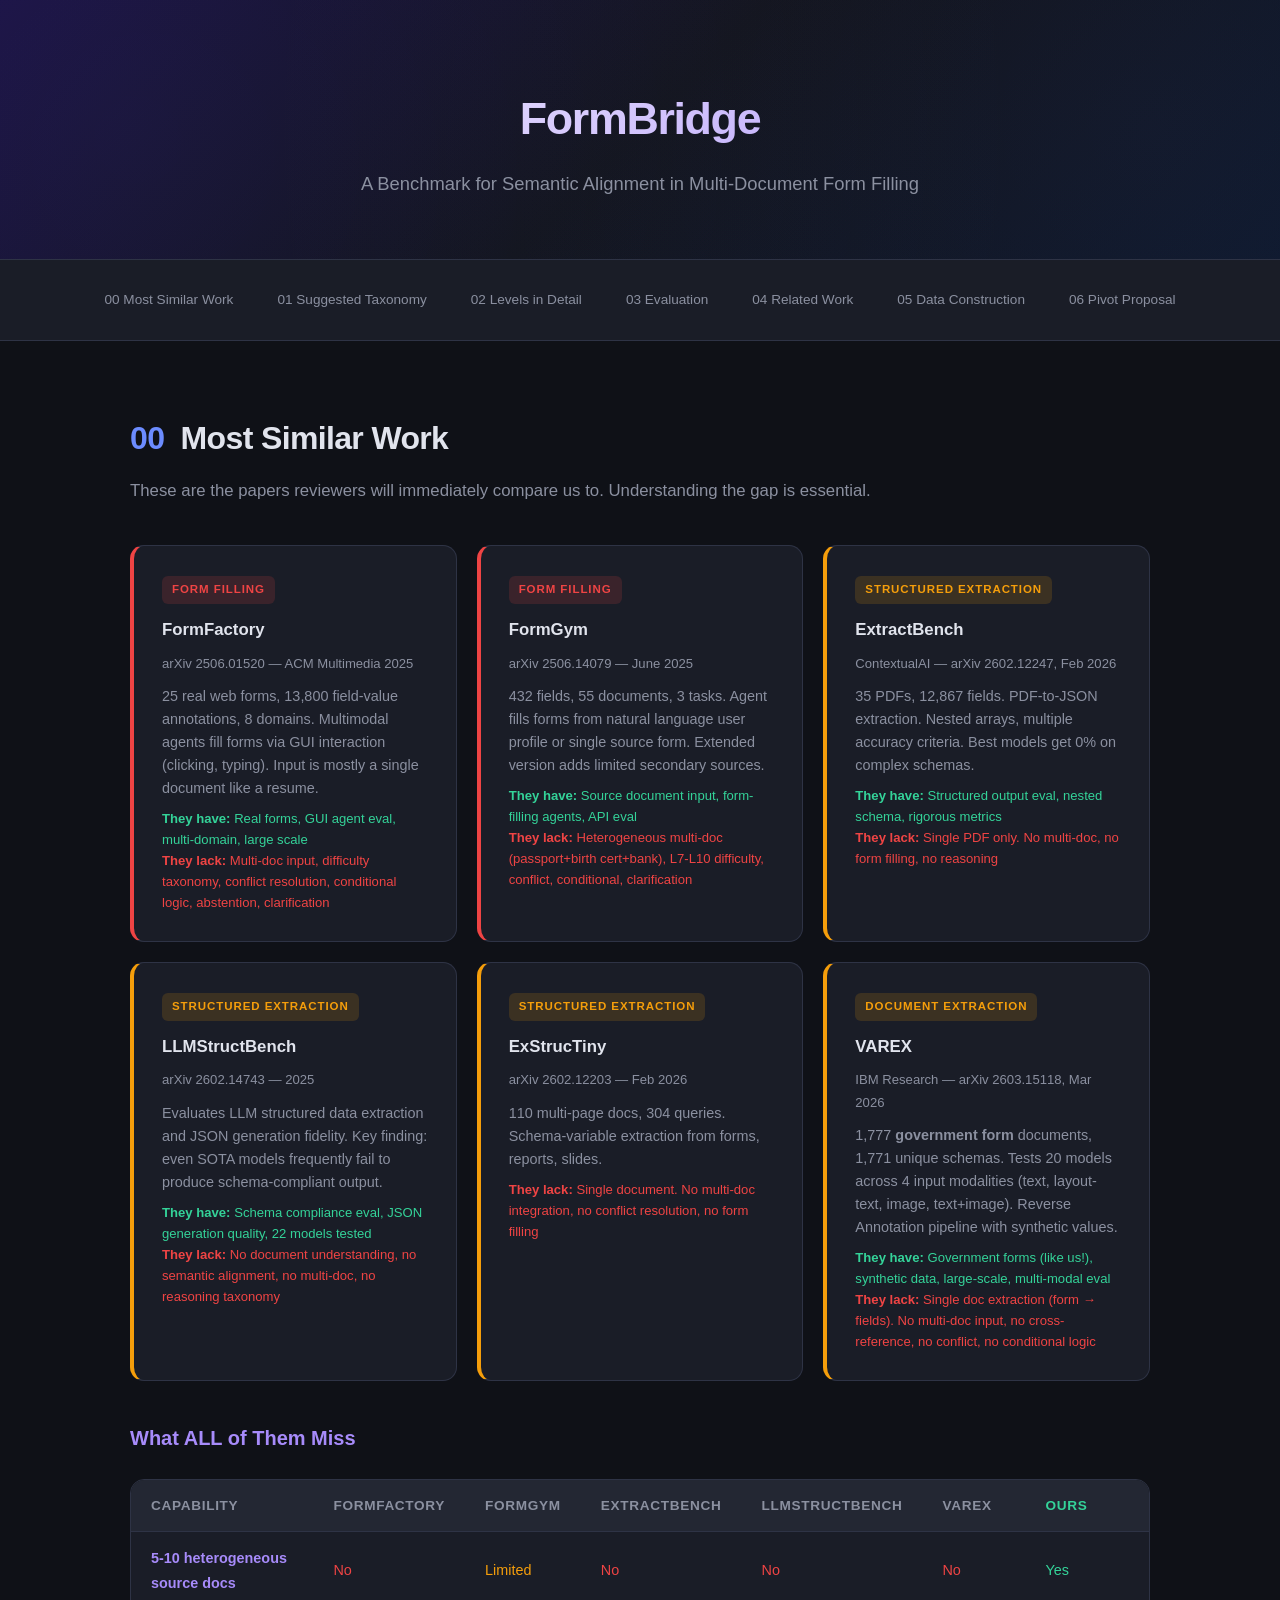
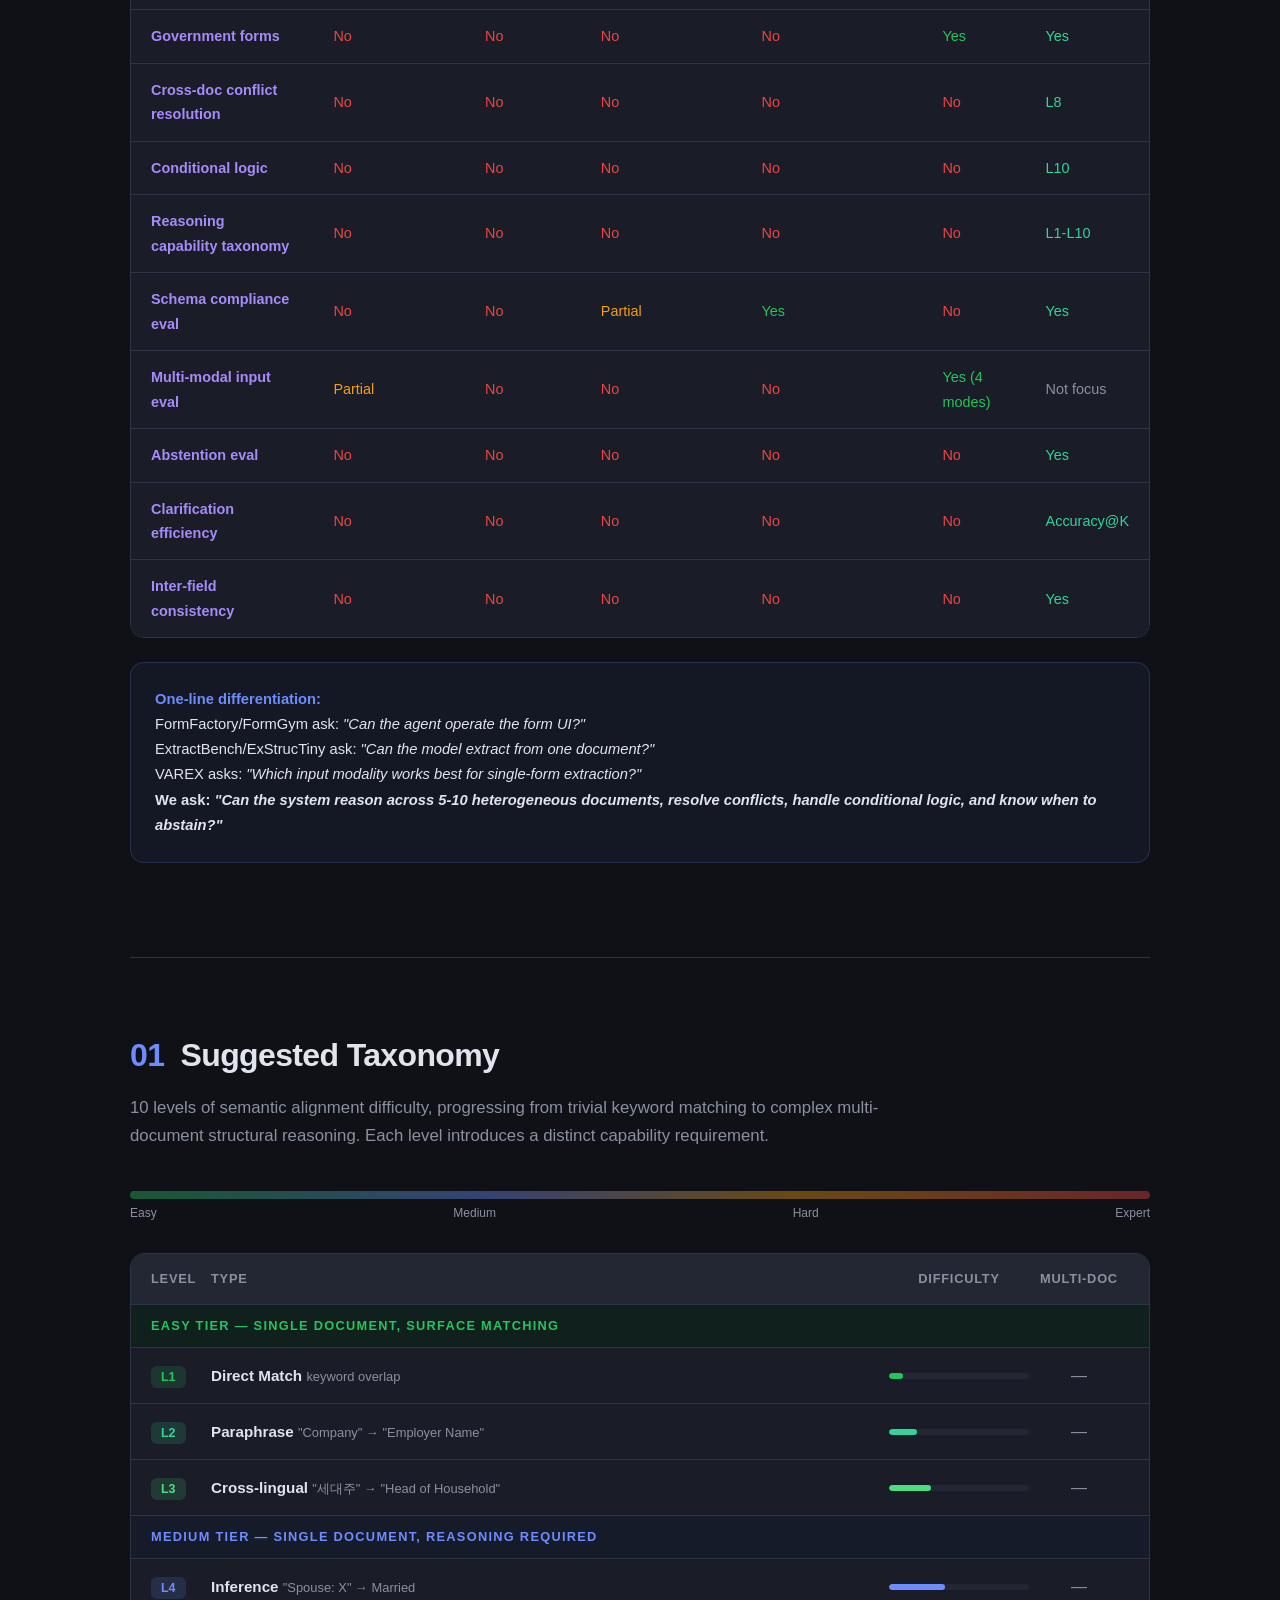
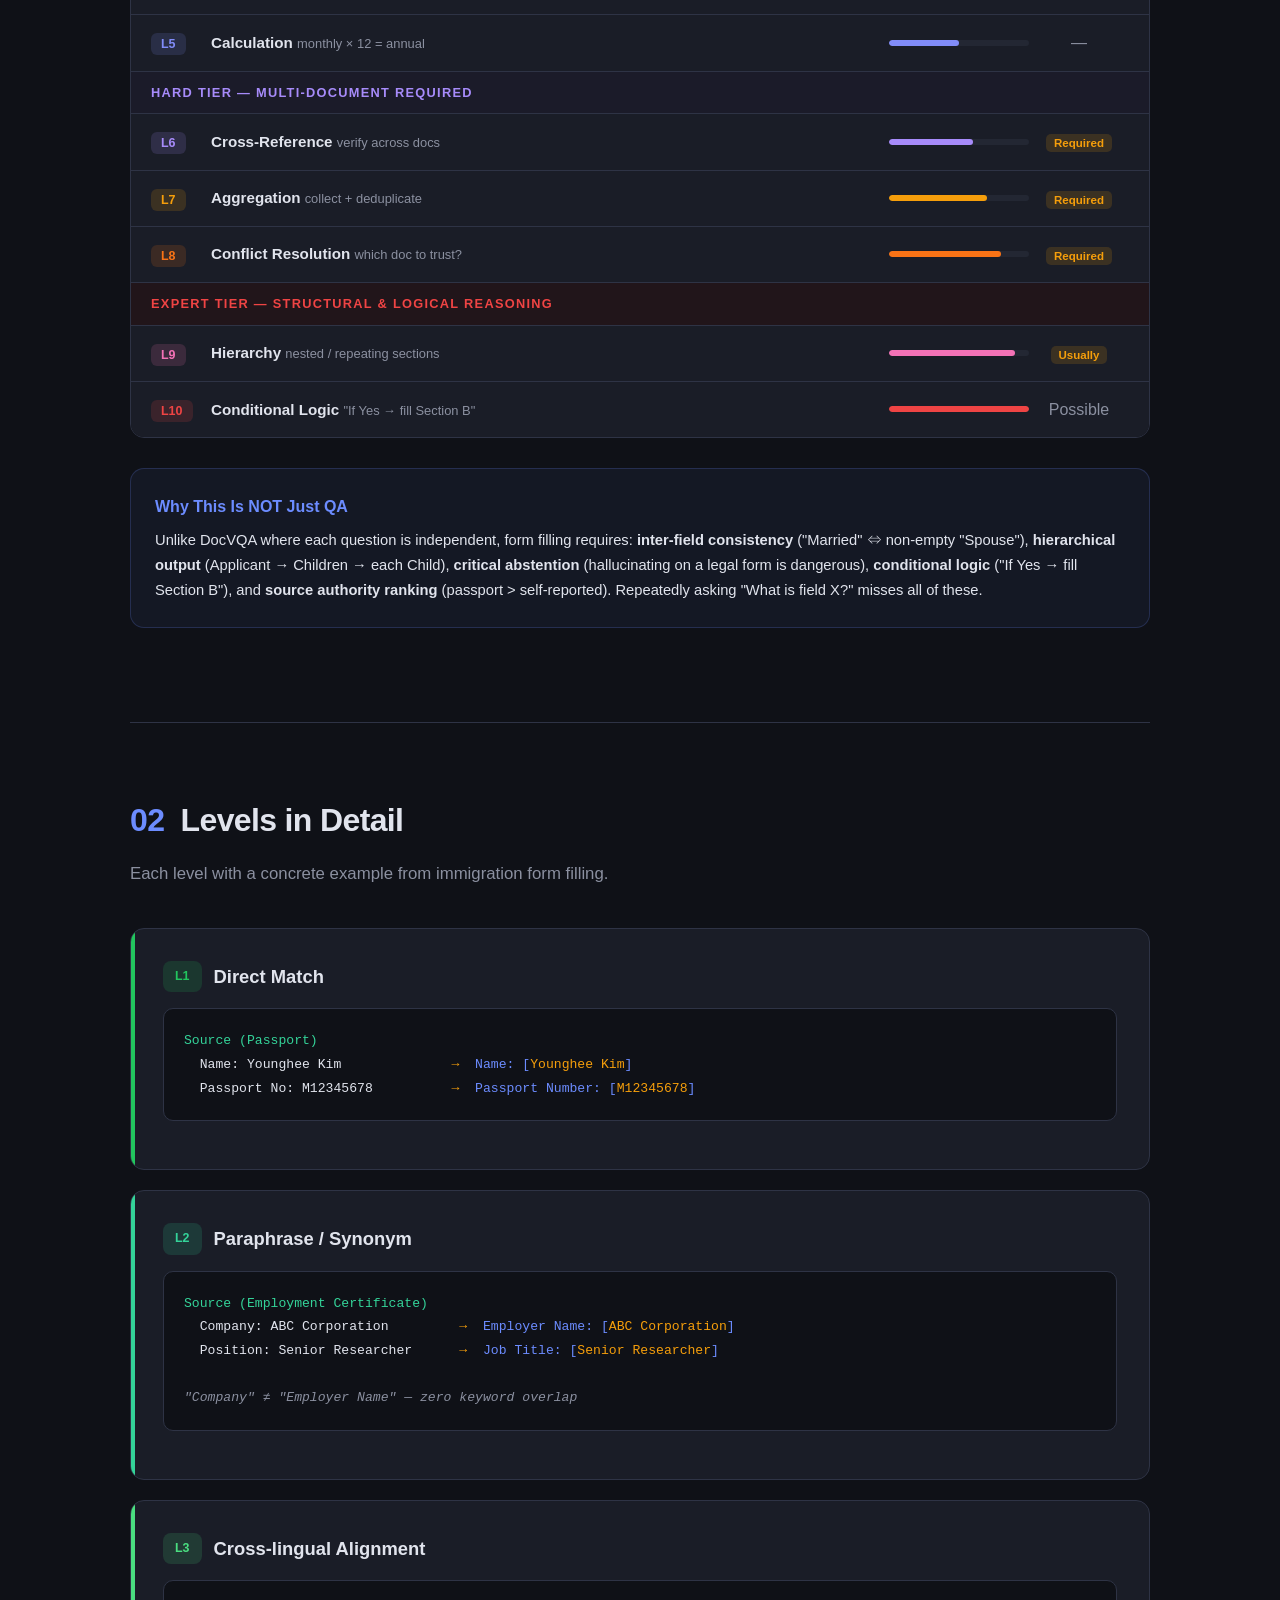
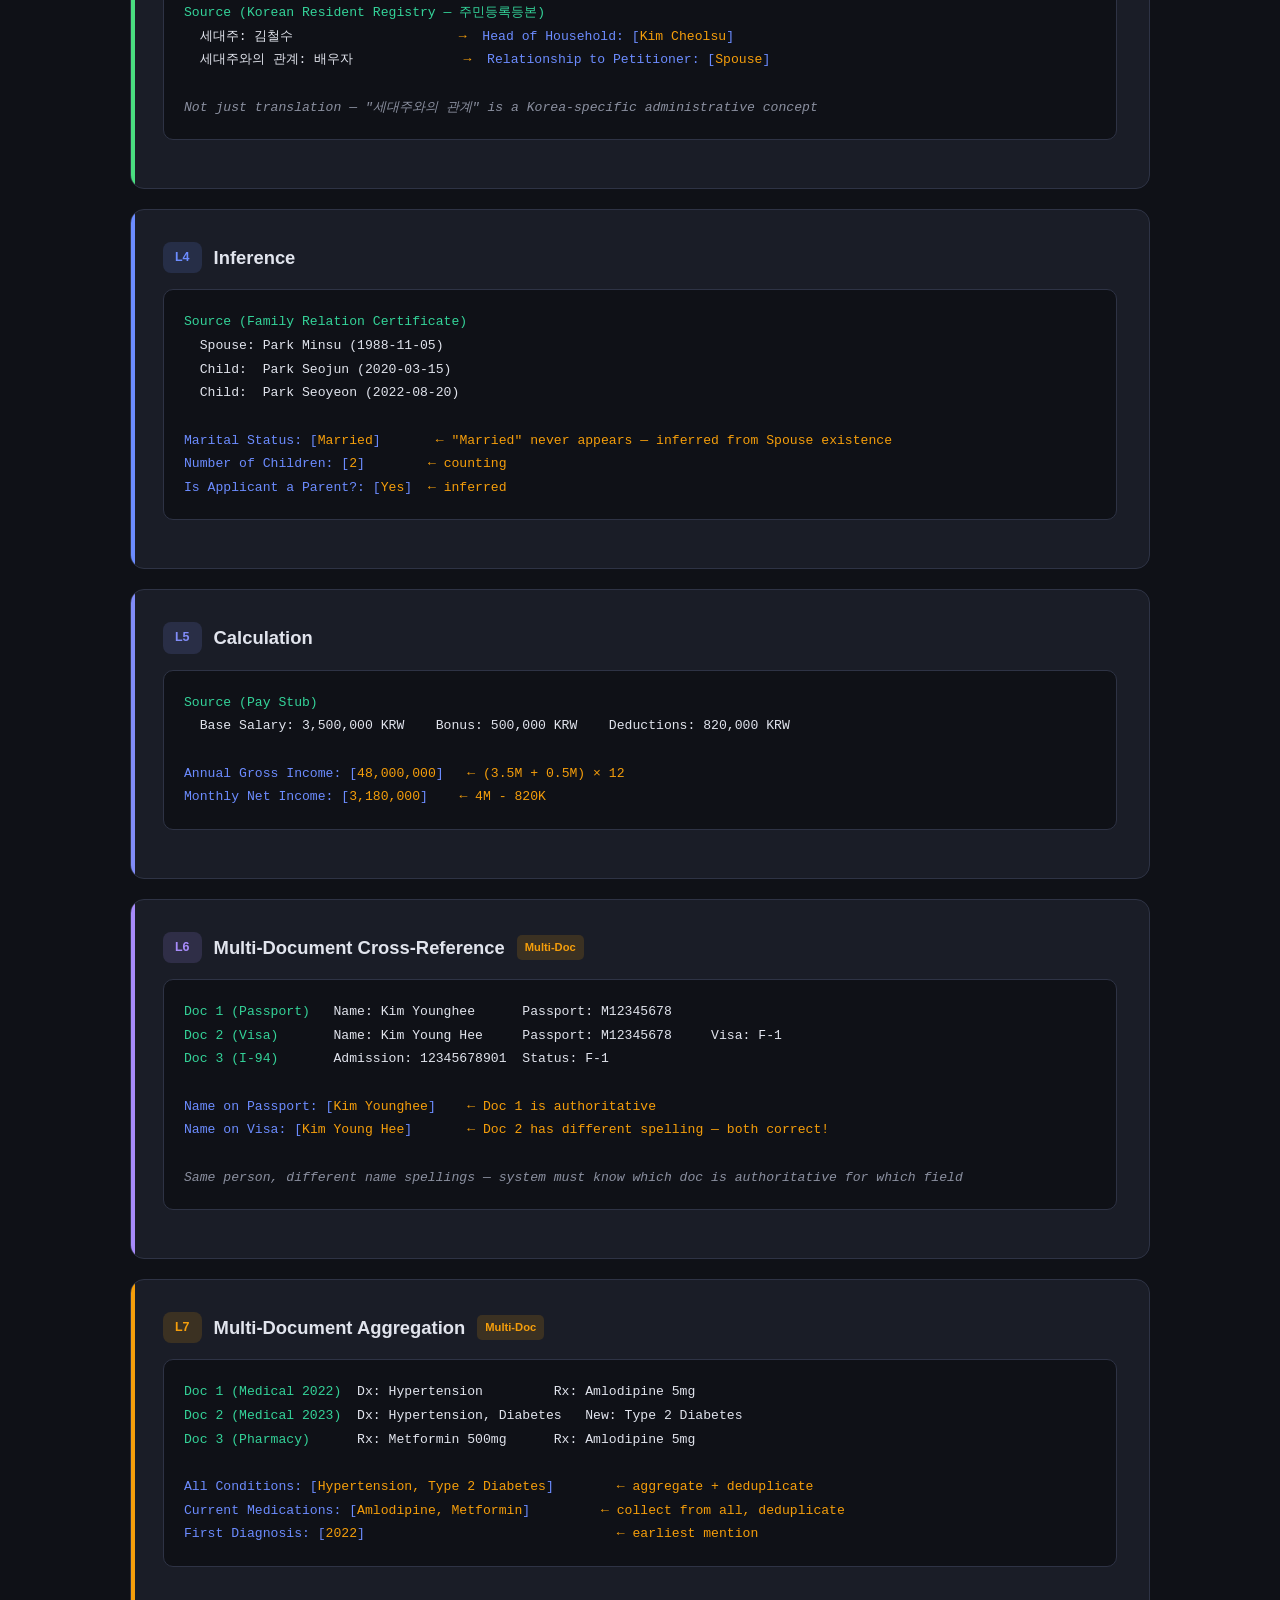
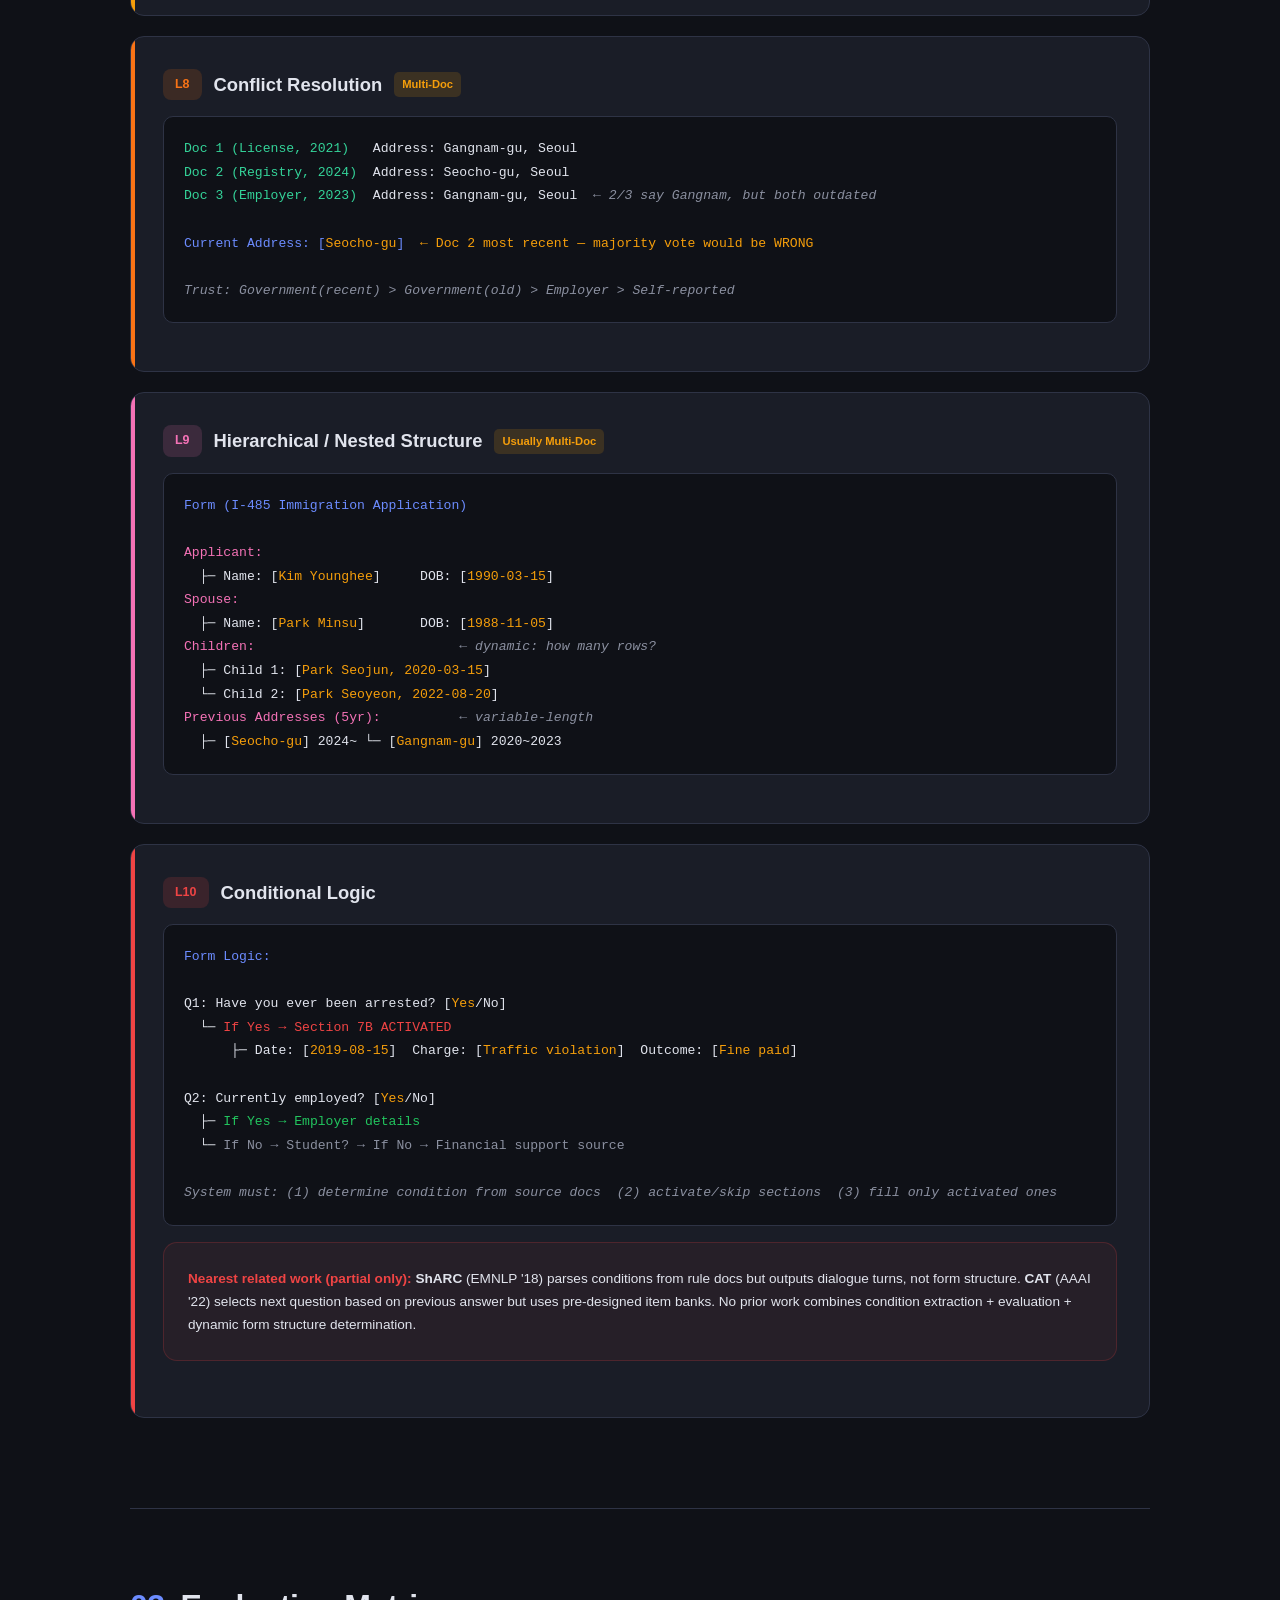
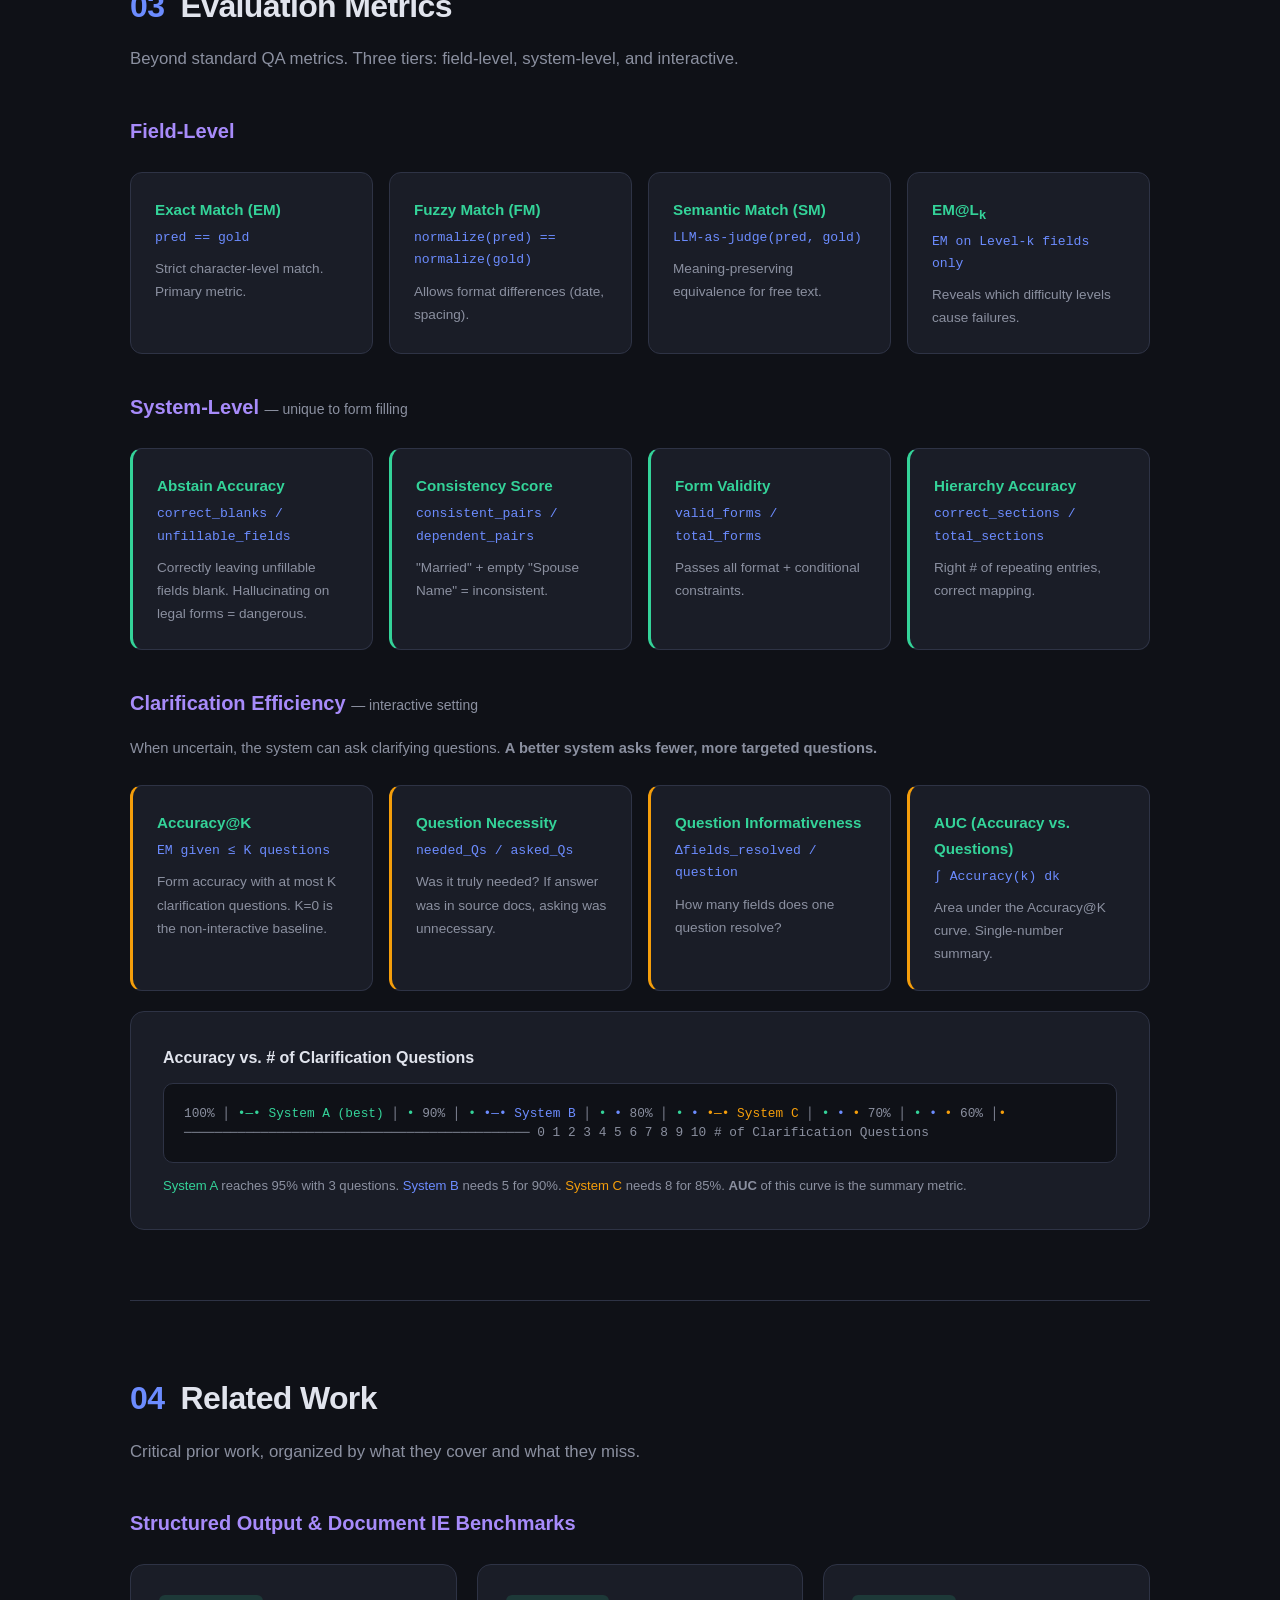
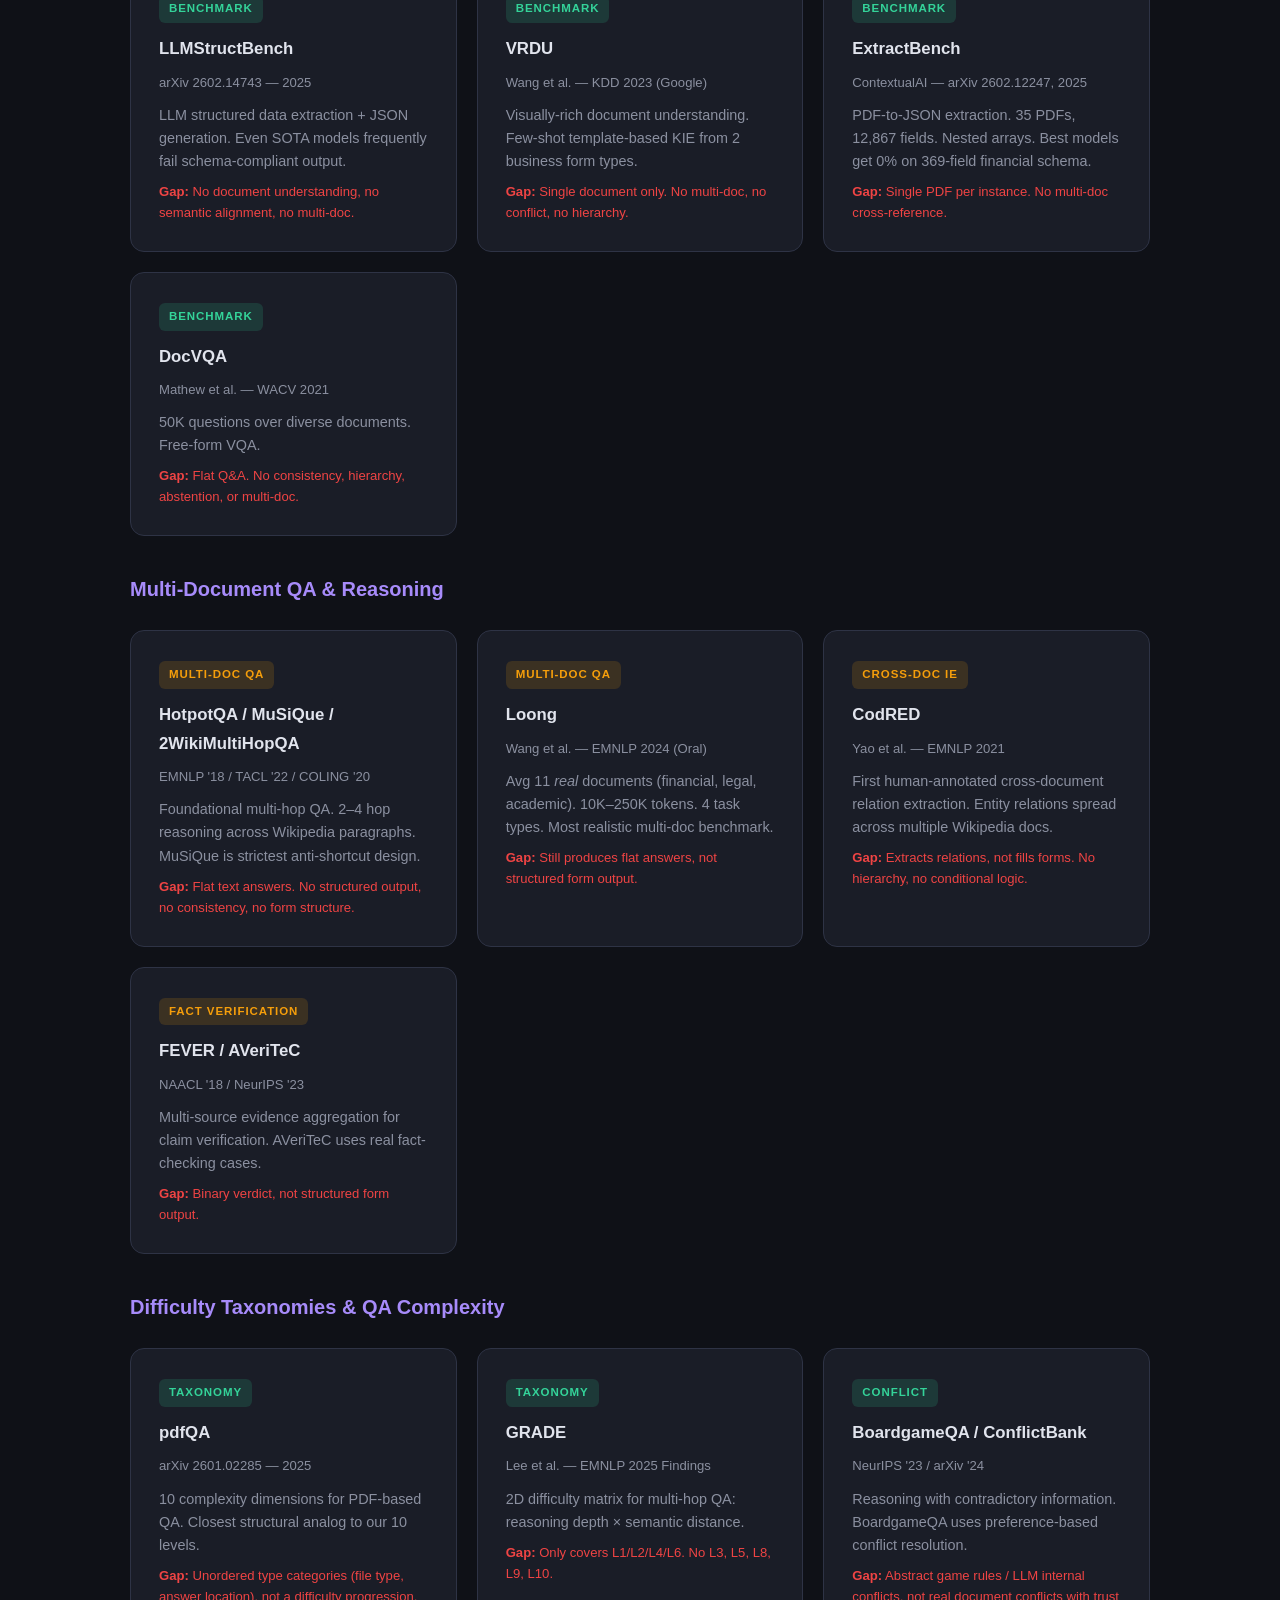
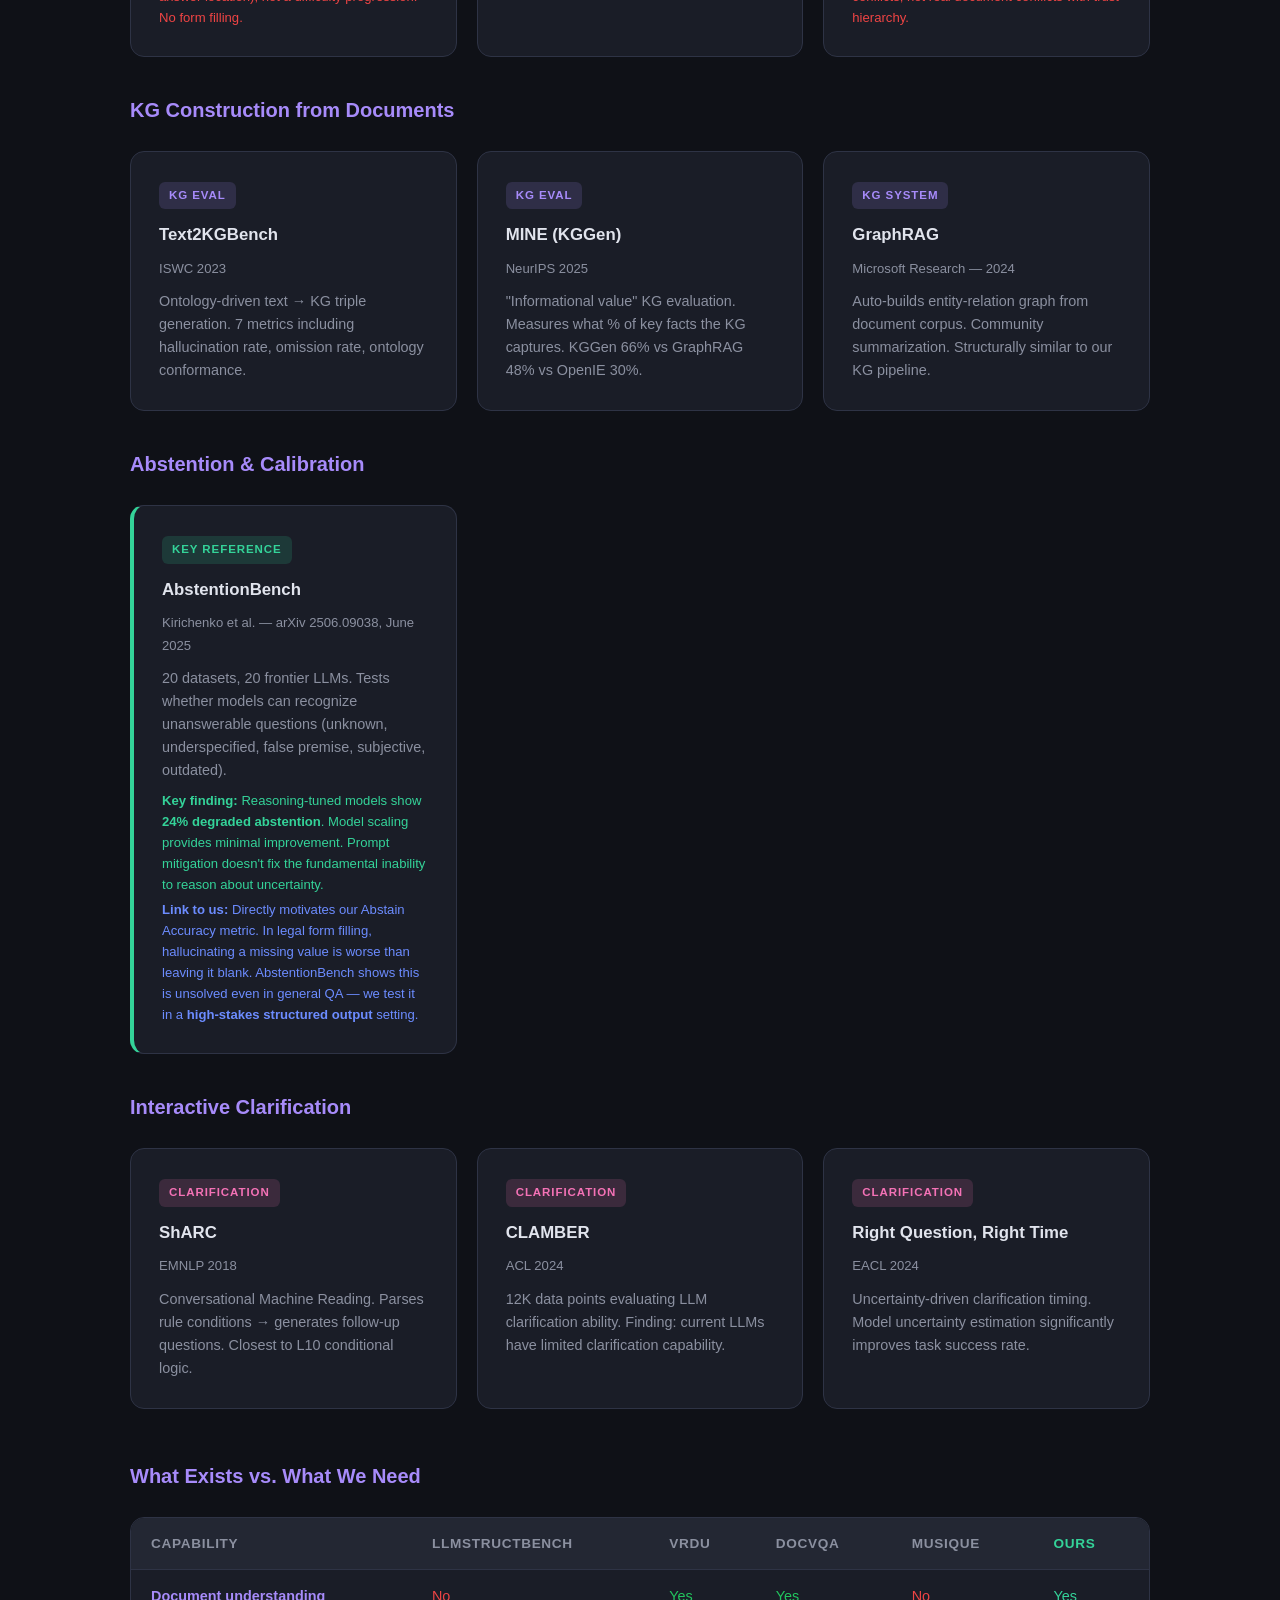
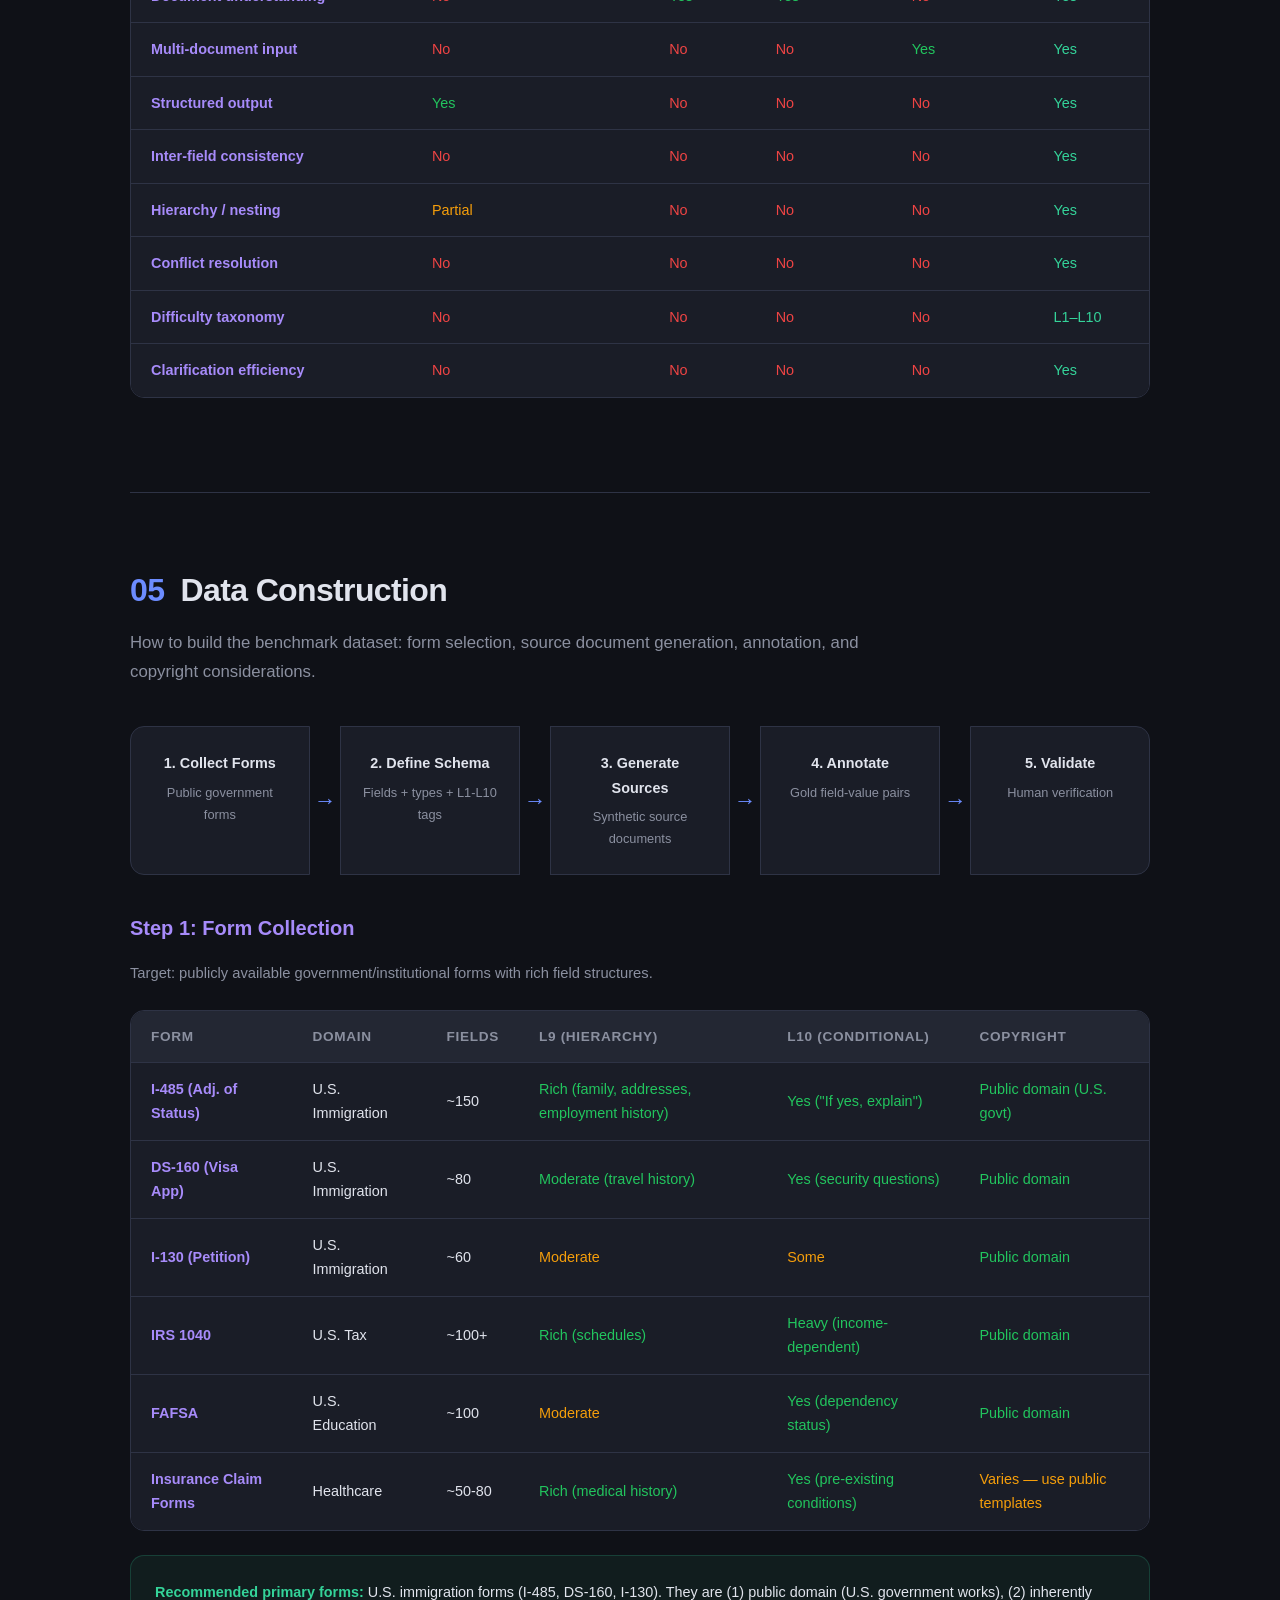
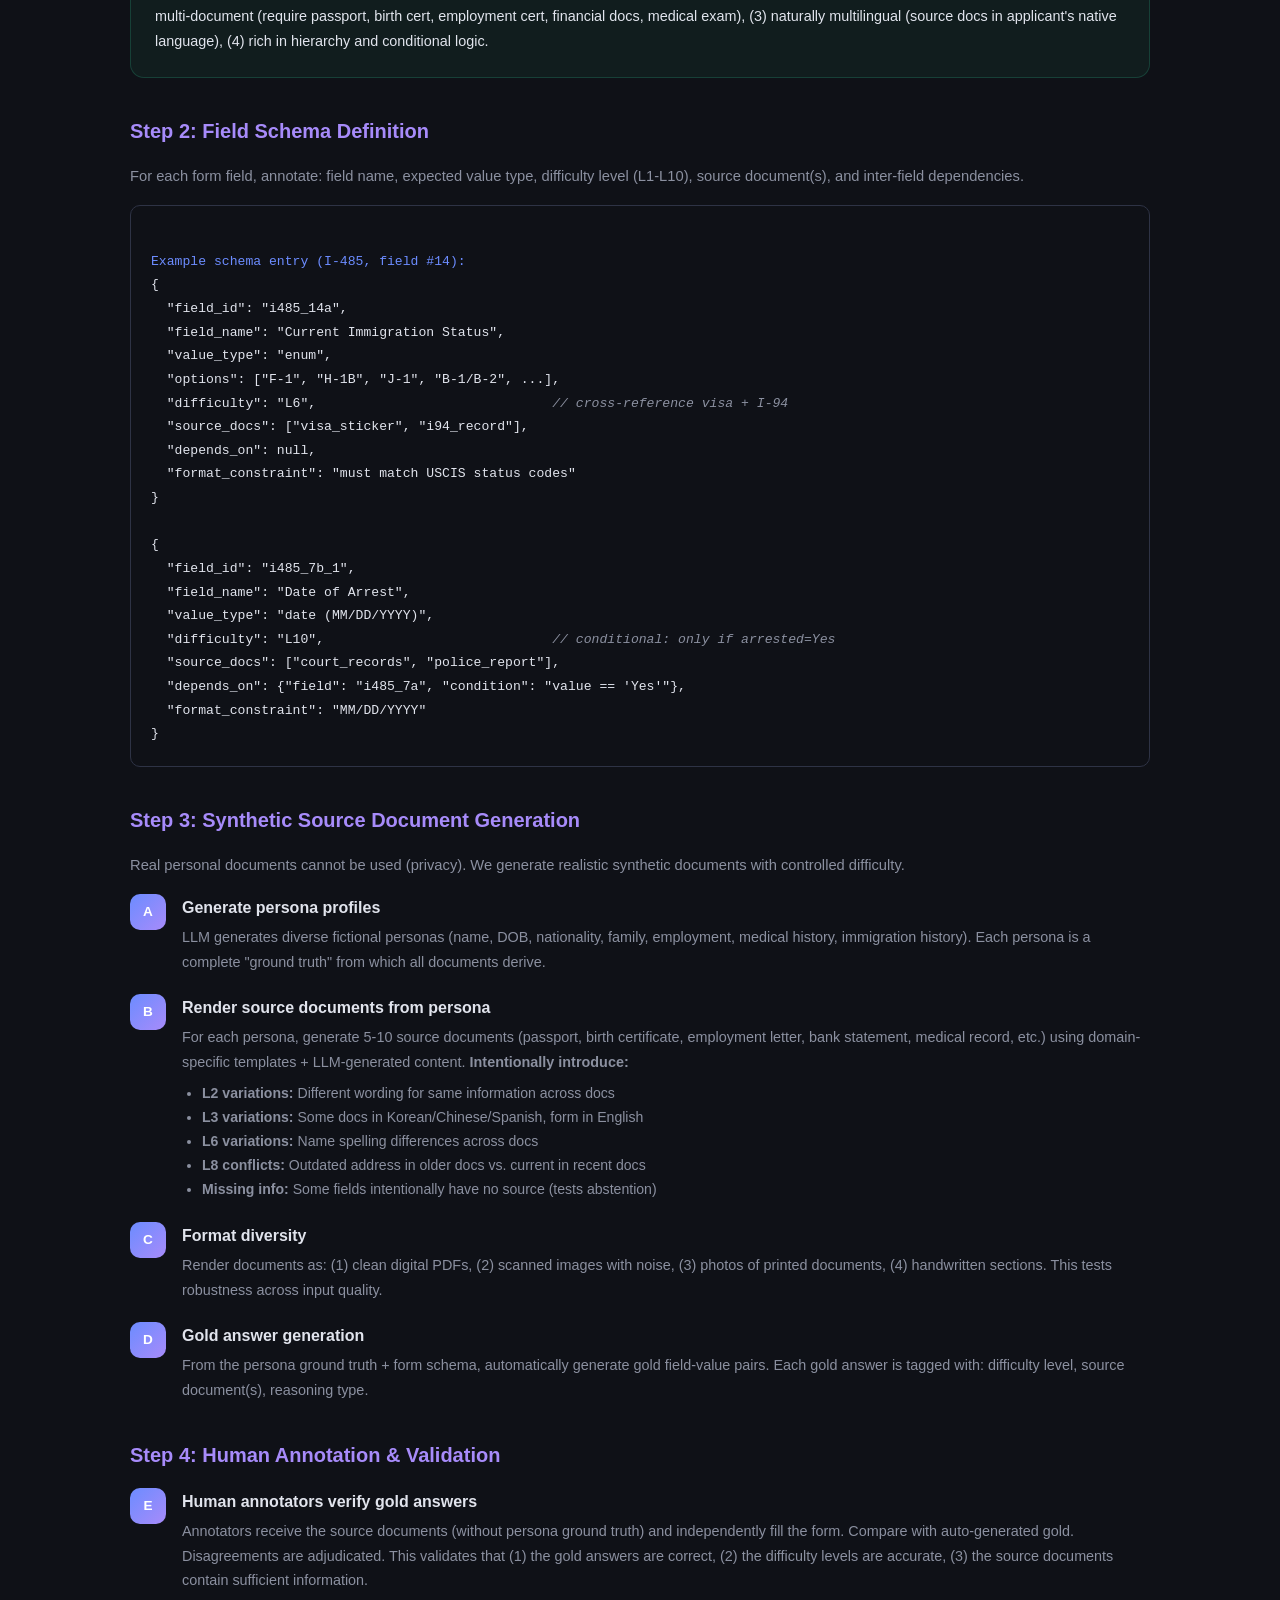
==== formbridge.html @ eda19fc3 "Add FormBridge research proposal page Co-Authored-By: Claude Opus 4.6 (1M context) <noreply@anthropi" ====
<!DOCTYPE html>
<html lang="ko">
<head>
<meta charset="UTF-8">
<meta name="viewport" content="width=device-width, initial-scale=1.0">
<title>FormBridge: Multi-Document Form Filling Benchmark</title>
<style>
  :root {
    --bg: #0f1117; --surface: #1a1d27; --surface2: #232733; --border: #2e3345;
    --text: #e1e4ed; --text-dim: #8b90a0;
    --accent: #6c8cff; --accent2: #a78bfa; --accent3: #34d399;
    --accent4: #f59e0b; --accent5: #f472b6; --red: #ef4444;
  }
  * { margin: 0; padding: 0; box-sizing: border-box; }
  body { font-family: 'Inter', -apple-system, sans-serif; background: var(--bg); color: var(--text); line-height: 1.7; }

  .hero { text-align: center; padding: 80px 40px 60px; background: linear-gradient(135deg, #1a1040 0%, #0f1117 50%, #0a1628 100%); border-bottom: 1px solid var(--border); position: relative; overflow: hidden; }
  .hero::before { content: ''; position: absolute; top: -50%; left: -50%; width: 200%; height: 200%; background: radial-gradient(circle at 30% 50%, rgba(108,140,255,0.06) 0%, transparent 50%), radial-gradient(circle at 70% 50%, rgba(167,139,250,0.05) 0%, transparent 50%); }
  .hero h1 { font-size: 2.8em; font-weight: 800; letter-spacing: -0.03em; margin-bottom: 12px; position: relative; background: linear-gradient(135deg, #fff 0%, #a78bfa 100%); -webkit-background-clip: text; -webkit-text-fill-color: transparent; }
  .hero .subtitle { font-size: 1.15em; color: var(--text-dim); max-width: 700px; margin: 0 auto; position: relative; }

  .nav { display: flex; justify-content: center; gap: 8px; padding: 20px; background: var(--surface); border-bottom: 1px solid var(--border); position: sticky; top: 0; z-index: 100; backdrop-filter: blur(12px); flex-wrap: wrap; }
  .nav a { color: var(--text-dim); text-decoration: none; padding: 8px 18px; border-radius: 8px; font-size: 0.85em; font-weight: 500; transition: all 0.2s; }
  .nav a:hover { color: var(--text); background: var(--surface2); }

  .container { max-width: 1100px; margin: 0 auto; padding: 0 40px; }
  section { padding: 70px 0; border-bottom: 1px solid var(--border); }
  section:last-child { border-bottom: none; }
  h2 { font-size: 2em; font-weight: 700; margin-bottom: 12px; letter-spacing: -0.02em; }
  h2 .num { color: var(--accent); font-weight: 800; margin-right: 8px; }
  .section-desc { color: var(--text-dim); font-size: 1.05em; margin-bottom: 40px; max-width: 750px; }
  h3 { font-size: 1.25em; font-weight: 600; margin-bottom: 16px; margin-top: 36px; color: var(--accent2); }

  .card-grid { display: grid; grid-template-columns: repeat(auto-fill, minmax(320px, 1fr)); gap: 20px; margin-top: 24px; }
  .card { background: var(--surface); border: 1px solid var(--border); border-radius: 14px; padding: 28px; transition: all 0.25s; }
  .card:hover { border-color: var(--accent); transform: translateY(-2px); box-shadow: 0 8px 30px rgba(108,140,255,0.08); }
  .card .tag { display: inline-block; font-size: 0.72em; font-weight: 600; text-transform: uppercase; letter-spacing: 0.08em; padding: 4px 10px; border-radius: 6px; margin-bottom: 12px; }
  .tag-bench { background: rgba(52,211,153,0.15); color: var(--accent3); }
  .tag-model { background: rgba(108,140,255,0.15); color: var(--accent); }
  .tag-multi { background: rgba(245,158,11,0.15); color: var(--accent4); }
  .tag-kg { background: rgba(167,139,250,0.15); color: var(--accent2); }
  .tag-clar { background: rgba(244,114,182,0.15); color: var(--accent5); }
  .card h4 { font-size: 1.05em; font-weight: 600; margin-bottom: 8px; }
  .card .venue { font-size: 0.82em; color: var(--text-dim); margin-bottom: 10px; }
  .card p { font-size: 0.9em; color: var(--text-dim); line-height: 1.6; }

  .compare-table { width: 100%; border-collapse: separate; border-spacing: 0; margin: 24px 0; border-radius: 14px; overflow: hidden; border: 1px solid var(--border); }
  .compare-table th { background: var(--surface2); padding: 14px 20px; text-align: left; font-weight: 600; font-size: 0.85em; text-transform: uppercase; letter-spacing: 0.05em; color: var(--text-dim); border-bottom: 1px solid var(--border); }
  .compare-table td { padding: 14px 20px; font-size: 0.9em; border-bottom: 1px solid var(--border); background: var(--surface); }
  .compare-table tr:last-child td { border-bottom: none; }
  .compare-table .col-dim { color: var(--accent2); font-weight: 600; }
  .highlight { color: var(--accent3); font-weight: 500; }

  /* Taxonomy overview grid */
  .tax-overview { display: grid; grid-template-columns: 1fr; gap: 0; margin: 30px 0; border-radius: 14px; overflow: hidden; border: 1px solid var(--border); }
  .tax-row { display: grid; grid-template-columns: 60px 1fr 140px 100px; align-items: center; padding: 14px 20px; background: var(--surface); border-bottom: 1px solid var(--border); transition: background 0.15s; }
  .tax-row:hover { background: var(--surface2); }
  .tax-row:last-child { border-bottom: none; }
  .tax-row.header { background: var(--surface2); font-weight: 600; font-size: 0.8em; text-transform: uppercase; letter-spacing: 0.06em; color: var(--text-dim); }
  .tax-badge { font-size: 0.78em; font-weight: 700; padding: 4px 10px; border-radius: 6px; text-align: center; }
  .tax-name { font-weight: 600; font-size: 0.95em; }
  .tax-name small { font-weight: 400; color: var(--text-dim); font-size: 0.85em; }
  .tax-bar { height: 6px; border-radius: 3px; background: var(--surface2); overflow: hidden; }
  .tax-bar-fill { height: 100%; border-radius: 3px; }
  .tax-tag { font-size: 0.72em; padding: 3px 8px; border-radius: 5px; font-weight: 600; text-align: center; }

  /* Tier labels */
  .tier-label { grid-column: 1 / -1; padding: 10px 20px; font-size: 0.8em; font-weight: 700; text-transform: uppercase; letter-spacing: 0.1em; border-bottom: 1px solid var(--border); }

  /* Level detail cards */
  .level-card { background: var(--surface); border: 1px solid var(--border); border-radius: 14px; padding: 32px; margin-bottom: 20px; position: relative; overflow: hidden; }
  .level-card::before { content: ''; position: absolute; top: 0; left: 0; width: 4px; height: 100%; }
  .level-card.l1::before { background: #22c55e; } .level-card.l2::before { background: #34d399; }
  .level-card.l3::before { background: #4ade80; } .level-card.l4::before { background: #6c8cff; }
  .level-card.l5::before { background: #818cf8; } .level-card.l6::before { background: #a78bfa; }
  .level-card.l7::before { background: #f59e0b; } .level-card.l8::before { background: #f97316; }
  .level-card.l9::before { background: #f472b6; } .level-card.l10::before { background: #ef4444; }
  .level-header { display: flex; align-items: center; gap: 12px; margin-bottom: 16px; flex-wrap: wrap; }
  .level-badge { font-size: 0.78em; font-weight: 700; padding: 5px 12px; border-radius: 8px; white-space: nowrap; }
  .level-card.l1 .level-badge { background: rgba(34,197,94,0.15); color: #22c55e; }
  .level-card.l2 .level-badge { background: rgba(52,211,153,0.15); color: #34d399; }
  .level-card.l3 .level-badge { background: rgba(74,222,128,0.15); color: #4ade80; }
  .level-card.l4 .level-badge { background: rgba(108,140,255,0.15); color: #6c8cff; }
  .level-card.l5 .level-badge { background: rgba(129,140,248,0.15); color: #818cf8; }
  .level-card.l6 .level-badge { background: rgba(167,139,250,0.15); color: #a78bfa; }
  .level-card.l7 .level-badge { background: rgba(245,158,11,0.15); color: #f59e0b; }
  .level-card.l8 .level-badge { background: rgba(249,115,22,0.15); color: #f97316; }
  .level-card.l9 .level-badge { background: rgba(244,114,182,0.15); color: #f472b6; }
  .level-card.l10 .level-badge { background: rgba(239,68,68,0.15); color: #ef4444; }
  .level-title { font-size: 1.15em; font-weight: 600; }
  .multi-doc-badge { font-size: 0.7em; padding: 3px 8px; border-radius: 5px; background: rgba(245,158,11,0.15); color: var(--accent4); font-weight: 600; }
  .kg-badge { font-size: 0.7em; padding: 3px 8px; border-radius: 5px; background: rgba(167,139,250,0.15); color: var(--accent2); font-weight: 600; }

  .example-box { background: var(--bg); border: 1px solid var(--border); border-radius: 10px; padding: 20px; margin: 16px 0; font-family: 'JetBrains Mono', 'Fira Code', monospace; font-size: 0.82em; line-height: 1.8; overflow-x: auto; white-space: pre-wrap; }
  .example-box .src { color: var(--accent3); } .example-box .form { color: var(--accent); }
  .example-box .arrow { color: var(--accent4); } .example-box .note { color: var(--text-dim); font-style: italic; }
  .capability-list { display: flex; flex-wrap: wrap; gap: 8px; margin-top: 12px; }
  .capability-list span { font-size: 0.78em; padding: 4px 12px; border-radius: 6px; background: var(--surface2); color: var(--text-dim); border: 1px solid var(--border); }

  .metric-grid { display: grid; grid-template-columns: repeat(auto-fill, minmax(240px, 1fr)); gap: 16px; margin-top: 24px; }
  .metric-card { background: var(--surface); border: 1px solid var(--border); border-radius: 12px; padding: 24px; }
  .metric-card h4 { font-size: 0.95em; margin-bottom: 4px; color: var(--accent3); }
  .metric-card .formula { font-family: 'JetBrains Mono', monospace; font-size: 0.82em; color: var(--accent); margin-bottom: 8px; }
  .metric-card p { font-size: 0.85em; color: var(--text-dim); }

  .callout { padding: 24px; border-radius: 14px; margin: 24px 0; }
  .callout-blue { background: rgba(108,140,255,0.06); border: 1px solid rgba(108,140,255,0.2); }
  .callout-green { background: rgba(52,211,153,0.06); border: 1px solid rgba(52,211,153,0.2); }
  .callout-red { background: rgba(239,68,68,0.06); border: 1px solid rgba(239,68,68,0.2); }
  .callout-yellow { background: rgba(245,158,11,0.06); border: 1px solid rgba(245,158,11,0.2); }

  .pipeline { display: flex; align-items: stretch; gap: 0; margin: 30px 0; }
  .pipeline-step { flex: 1; background: var(--surface); border: 1px solid var(--border); padding: 24px 20px; text-align: center; }
  .pipeline-step:first-child { border-radius: 14px 0 0 14px; }
  .pipeline-step:last-child { border-radius: 0 14px 14px 0; }
  .pipeline-step h4 { font-size: 0.9em; margin-bottom: 6px; }
  .pipeline-step p { font-size: 0.8em; color: var(--text-dim); }
  .pipeline-arrow { display: flex; align-items: center; font-size: 1.4em; color: var(--accent); padding: 0 4px; }

  .data-step { display: flex; gap: 16px; margin-bottom: 20px; }
  .data-step-num { flex-shrink: 0; width: 36px; height: 36px; line-height: 36px; text-align: center; border-radius: 10px; background: linear-gradient(135deg, var(--accent), var(--accent2)); color: #fff; font-weight: 700; font-size: 0.85em; }
  .data-step-content { flex: 1; }
  .data-step-content h4 { font-size: 1em; margin-bottom: 4px; }
  .data-step-content p { font-size: 0.9em; color: var(--text-dim); }

  @media (max-width: 768px) {
    .hero { padding: 50px 20px 40px; } .hero h1 { font-size: 1.8em; }
    .container { padding: 0 20px; }
    .pipeline { flex-direction: column; }
    .pipeline-arrow { transform: rotate(90deg); justify-content: center; padding: 4px 0; }
    .pipeline-step:first-child { border-radius: 14px 14px 0 0; }
    .pipeline-step:last-child { border-radius: 0 0 14px 14px; }
    .card-grid { grid-template-columns: 1fr; }
    .tax-row { grid-template-columns: 50px 1fr 100px; }
    .tax-row .tax-bar, .tax-row:not(.header) > :nth-child(4) { display: none; }
  }
</style>
</head>
<body>

<div class="hero">
  <h1>FormBridge</h1>
  <p class="subtitle">A Benchmark for Semantic Alignment in Multi-Document Form Filling</p>
</div>

<nav class="nav">
  <a href="#competitors">00 Most Similar Work</a>
  <a href="#taxonomy">01 Suggested Taxonomy</a>
  <a href="#taxonomy-detail">02 Levels in Detail</a>
  <a href="#metrics">03 Evaluation</a>
  <a href="#related">04 Related Work</a>
  <a href="#data">05 Data Construction</a>
  <a href="#pivot">06 Pivot Proposal</a>
</nav>

<div class="container">

<!-- ================================================ -->
<!-- 00 MOST SIMILAR WORK -->
<!-- ================================================ -->
<section id="competitors">
  <h2><span class="num">00</span> Most Similar Work</h2>
  <p class="section-desc">
    These are the papers reviewers will immediately compare us to. Understanding the gap is essential.
  </p>

  <div class="card-grid">
    <div class="card" style="border-left: 4px solid var(--red);">
      <span class="tag" style="background:rgba(239,68,68,0.15);color:var(--red);">Form Filling</span>
      <h4>FormFactory</h4>
      <div class="venue">arXiv 2506.01520 &mdash; ACM Multimedia 2025</div>
      <p>25 real web forms, 13,800 field-value annotations, 8 domains. Multimodal agents fill forms via GUI interaction (clicking, typing). Input is mostly a single document like a resume.</p>
      <p style="color:var(--accent3); font-size:0.82em; margin-top:8px;"><strong>They have:</strong> Real forms, GUI agent eval, multi-domain, large scale</p>
      <p style="color:var(--red); font-size:0.82em;"><strong>They lack:</strong> Multi-doc input, difficulty taxonomy, conflict resolution, conditional logic, abstention, clarification</p>
    </div>
    <div class="card" style="border-left: 4px solid var(--red);">
      <span class="tag" style="background:rgba(239,68,68,0.15);color:var(--red);">Form Filling</span>
      <h4>FormGym</h4>
      <div class="venue">arXiv 2506.14079 &mdash; June 2025</div>
      <p>432 fields, 55 documents, 3 tasks. Agent fills forms from natural language user profile or single source form. Extended version adds limited secondary sources.</p>
      <p style="color:var(--accent3); font-size:0.82em; margin-top:8px;"><strong>They have:</strong> Source document input, form-filling agents, API eval</p>
      <p style="color:var(--red); font-size:0.82em;"><strong>They lack:</strong> Heterogeneous multi-doc (passport+birth cert+bank), L7-L10 difficulty, conflict, conditional, clarification</p>
    </div>
    <div class="card" style="border-left: 4px solid var(--accent4);">
      <span class="tag" style="background:rgba(245,158,11,0.15);color:var(--accent4);">Structured Extraction</span>
      <h4>ExtractBench</h4>
      <div class="venue">ContextualAI &mdash; arXiv 2602.12247, Feb 2026</div>
      <p>35 PDFs, 12,867 fields. PDF-to-JSON extraction. Nested arrays, multiple accuracy criteria. Best models get 0% on complex schemas.</p>
      <p style="color:var(--accent3); font-size:0.82em; margin-top:8px;"><strong>They have:</strong> Structured output eval, nested schema, rigorous metrics</p>
      <p style="color:var(--red); font-size:0.82em;"><strong>They lack:</strong> Single PDF only. No multi-doc, no form filling, no reasoning</p>
    </div>
    <div class="card" style="border-left: 4px solid var(--accent4);">
      <span class="tag" style="background:rgba(245,158,11,0.15);color:var(--accent4);">Structured Extraction</span>
      <h4>LLMStructBench</h4>
      <div class="venue">arXiv 2602.14743 &mdash; 2025</div>
      <p>Evaluates LLM structured data extraction and JSON generation fidelity. Key finding: even SOTA models frequently fail to produce schema-compliant output.</p>
      <p style="color:var(--accent3); font-size:0.82em; margin-top:8px;"><strong>They have:</strong> Schema compliance eval, JSON generation quality, 22 models tested</p>
      <p style="color:var(--red); font-size:0.82em;"><strong>They lack:</strong> No document understanding, no semantic alignment, no multi-doc, no reasoning taxonomy</p>
    </div>
    <div class="card" style="border-left: 4px solid var(--accent4);">
      <span class="tag" style="background:rgba(245,158,11,0.15);color:var(--accent4);">Structured Extraction</span>
      <h4>ExStrucTiny</h4>
      <div class="venue">arXiv 2602.12203 &mdash; Feb 2026</div>
      <p>110 multi-page docs, 304 queries. Schema-variable extraction from forms, reports, slides.</p>
      <p style="color:var(--red); font-size:0.82em; margin-top:8px;"><strong>They lack:</strong> Single document. No multi-doc integration, no conflict resolution, no form filling</p>
    </div>
    <div class="card" style="border-left: 4px solid var(--accent4);">
      <span class="tag" style="background:rgba(245,158,11,0.15);color:var(--accent4);">Document Extraction</span>
      <h4>VAREX</h4>
      <div class="venue">IBM Research &mdash; arXiv 2603.15118, Mar 2026</div>
      <p>1,777 <strong>government form</strong> documents, 1,771 unique schemas. Tests 20 models across 4 input modalities (text, layout-text, image, text+image). Reverse Annotation pipeline with synthetic values.</p>
      <p style="color:var(--accent3); font-size:0.82em; margin-top:8px;"><strong>They have:</strong> Government forms (like us!), synthetic data, large-scale, multi-modal eval</p>
      <p style="color:var(--red); font-size:0.82em;"><strong>They lack:</strong> Single doc extraction (form &rarr; fields). No multi-doc input, no cross-reference, no conflict, no conditional logic</p>
    </div>
  </div>

  <!-- What they all miss -->
  <h3 style="margin-top: 40px;">What ALL of Them Miss</h3>
  <table class="compare-table">
    <thead>
      <tr>
        <th>Capability</th>
        <th>FormFactory</th>
        <th>FormGym</th>
        <th>ExtractBench</th>
        <th>LLMStructBench</th>
        <th>VAREX</th>
        <th style="color:var(--accent3)">Ours</th>
      </tr>
    </thead>
    <tbody>
      <tr><td class="col-dim">5-10 heterogeneous source docs</td><td style="color:var(--red)">No</td><td style="color:var(--accent4)">Limited</td><td style="color:var(--red)">No</td><td style="color:var(--red)">No</td><td style="color:var(--red)">No</td><td><span class="highlight">Yes</span></td></tr>
      <tr><td class="col-dim">Government forms</td><td style="color:var(--red)">No</td><td style="color:var(--red)">No</td><td style="color:var(--red)">No</td><td style="color:var(--red)">No</td><td style="color:#22c55e">Yes</td><td><span class="highlight">Yes</span></td></tr>
      <tr><td class="col-dim">Cross-doc conflict resolution</td><td style="color:var(--red)">No</td><td style="color:var(--red)">No</td><td style="color:var(--red)">No</td><td style="color:var(--red)">No</td><td style="color:var(--red)">No</td><td><span class="highlight">L8</span></td></tr>
      <tr><td class="col-dim">Conditional logic</td><td style="color:var(--red)">No</td><td style="color:var(--red)">No</td><td style="color:var(--red)">No</td><td style="color:var(--red)">No</td><td style="color:var(--red)">No</td><td><span class="highlight">L10</span></td></tr>
      <tr><td class="col-dim">Reasoning capability taxonomy</td><td style="color:var(--red)">No</td><td style="color:var(--red)">No</td><td style="color:var(--red)">No</td><td style="color:var(--red)">No</td><td style="color:var(--red)">No</td><td><span class="highlight">L1-L10</span></td></tr>
      <tr><td class="col-dim">Schema compliance eval</td><td style="color:var(--red)">No</td><td style="color:var(--red)">No</td><td style="color:var(--accent4)">Partial</td><td style="color:#22c55e">Yes</td><td style="color:var(--red)">No</td><td><span class="highlight">Yes</span></td></tr>
      <tr><td class="col-dim">Multi-modal input eval</td><td style="color:var(--accent4)">Partial</td><td style="color:var(--red)">No</td><td style="color:var(--red)">No</td><td style="color:var(--red)">No</td><td style="color:#22c55e">Yes (4 modes)</td><td style="color:var(--text-dim)">Not focus</td></tr>
      <tr><td class="col-dim">Abstention eval</td><td style="color:var(--red)">No</td><td style="color:var(--red)">No</td><td style="color:var(--red)">No</td><td style="color:var(--red)">No</td><td style="color:var(--red)">No</td><td><span class="highlight">Yes</span></td></tr>
      <tr><td class="col-dim">Clarification efficiency</td><td style="color:var(--red)">No</td><td style="color:var(--red)">No</td><td style="color:var(--red)">No</td><td style="color:var(--red)">No</td><td style="color:var(--red)">No</td><td><span class="highlight">Accuracy@K</span></td></tr>
      <tr><td class="col-dim">Inter-field consistency</td><td style="color:var(--red)">No</td><td style="color:var(--red)">No</td><td style="color:var(--red)">No</td><td style="color:var(--red)">No</td><td style="color:var(--red)">No</td><td><span class="highlight">Yes</span></td></tr>
    </tbody>
  </table>

  <div class="callout callout-blue" style="margin-top: 20px;">
    <p style="font-size:0.92em; color:var(--text);">
      <strong style="color:var(--accent)">One-line differentiation:</strong><br>
      FormFactory/FormGym ask: <em>"Can the agent operate the form UI?"</em><br>
      ExtractBench/ExStrucTiny ask: <em>"Can the model extract from one document?"</em><br>
      VAREX asks: <em>"Which input modality works best for single-form extraction?"</em><br>
      <strong>We ask: <em>"Can the system reason across 5-10 heterogeneous documents, resolve conflicts, handle conditional logic, and know when to abstain?"</em></strong>
    </p>
  </div>
</section>

<!-- ================================================ -->
<!-- 01 TAXONOMY OVERVIEW -->
<!-- ================================================ -->
<section id="taxonomy">
  <h2><span class="num">01</span> Suggested Taxonomy</h2>
  <p class="section-desc">
    10 levels of semantic alignment difficulty, progressing from trivial keyword matching to complex multi-document structural reasoning.
    Each level introduces a distinct capability requirement.
  </p>

  <!-- Gradient bar -->
  <div style="margin-bottom: 8px;">
    <div style="height: 8px; border-radius: 4px; background: linear-gradient(90deg, #22c55e 0%, #6c8cff 35%, #f59e0b 65%, #ef4444 100%); opacity: 0.4;"></div>
    <div style="display: flex; justify-content: space-between; font-size: 0.75em; color: var(--text-dim); margin-top: 4px;">
      <span>Easy</span><span>Medium</span><span>Hard</span><span>Expert</span>
    </div>
  </div>

  <!-- Overview table -->
  <div class="tax-overview">
    <div class="tax-row header">
      <div>Level</div><div>Type</div><div style="text-align:center">Difficulty</div><div style="text-align:center">Multi-Doc</div>
    </div>

    <div class="tier-label" style="background: rgba(34,197,94,0.08); color: #22c55e;">Easy Tier &mdash; Single Document, Surface Matching</div>
    <div class="tax-row">
      <div><span class="tax-badge" style="background:rgba(34,197,94,0.15);color:#22c55e;">L1</span></div>
      <div class="tax-name">Direct Match <small>keyword overlap</small></div>
      <div><div class="tax-bar"><div class="tax-bar-fill" style="width:10%;background:#22c55e;"></div></div></div>
      <div style="text-align:center;color:var(--text-dim)">&mdash;</div>
    </div>
    <div class="tax-row">
      <div><span class="tax-badge" style="background:rgba(52,211,153,0.15);color:#34d399;">L2</span></div>
      <div class="tax-name">Paraphrase <small>"Company" &rarr; "Employer Name"</small></div>
      <div><div class="tax-bar"><div class="tax-bar-fill" style="width:20%;background:#34d399;"></div></div></div>
      <div style="text-align:center;color:var(--text-dim)">&mdash;</div>
    </div>
    <div class="tax-row">
      <div><span class="tax-badge" style="background:rgba(74,222,128,0.15);color:#4ade80;">L3</span></div>
      <div class="tax-name">Cross-lingual <small>"세대주" &rarr; "Head of Household"</small></div>
      <div><div class="tax-bar"><div class="tax-bar-fill" style="width:30%;background:#4ade80;"></div></div></div>
      <div style="text-align:center;color:var(--text-dim)">&mdash;</div>
    </div>

    <div class="tier-label" style="background: rgba(108,140,255,0.08); color: #6c8cff;">Medium Tier &mdash; Single Document, Reasoning Required</div>
    <div class="tax-row">
      <div><span class="tax-badge" style="background:rgba(108,140,255,0.15);color:#6c8cff;">L4</span></div>
      <div class="tax-name">Inference <small>"Spouse: X" &rarr; Married</small></div>
      <div><div class="tax-bar"><div class="tax-bar-fill" style="width:40%;background:#6c8cff;"></div></div></div>
      <div style="text-align:center;color:var(--text-dim)">&mdash;</div>
    </div>
    <div class="tax-row">
      <div><span class="tax-badge" style="background:rgba(129,140,248,0.15);color:#818cf8;">L5</span></div>
      <div class="tax-name">Calculation <small>monthly &times; 12 = annual</small></div>
      <div><div class="tax-bar"><div class="tax-bar-fill" style="width:50%;background:#818cf8;"></div></div></div>
      <div style="text-align:center;color:var(--text-dim)">&mdash;</div>
    </div>

    <div class="tier-label" style="background: rgba(167,139,250,0.08); color: #a78bfa;">Hard Tier &mdash; Multi-Document Required</div>
    <div class="tax-row">
      <div><span class="tax-badge" style="background:rgba(167,139,250,0.15);color:#a78bfa;">L6</span></div>
      <div class="tax-name">Cross-Reference <small>verify across docs</small></div>
      <div><div class="tax-bar"><div class="tax-bar-fill" style="width:60%;background:#a78bfa;"></div></div></div>
      <div style="text-align:center"><span class="tax-tag" style="background:rgba(245,158,11,0.15);color:var(--accent4);">Required</span></div>
    </div>
    <div class="tax-row">
      <div><span class="tax-badge" style="background:rgba(245,158,11,0.15);color:#f59e0b;">L7</span></div>
      <div class="tax-name">Aggregation <small>collect + deduplicate</small></div>
      <div><div class="tax-bar"><div class="tax-bar-fill" style="width:70%;background:#f59e0b;"></div></div></div>
      <div style="text-align:center"><span class="tax-tag" style="background:rgba(245,158,11,0.15);color:var(--accent4);">Required</span></div>
    </div>
    <div class="tax-row">
      <div><span class="tax-badge" style="background:rgba(249,115,22,0.15);color:#f97316;">L8</span></div>
      <div class="tax-name">Conflict Resolution <small>which doc to trust?</small></div>
      <div><div class="tax-bar"><div class="tax-bar-fill" style="width:80%;background:#f97316;"></div></div></div>
      <div style="text-align:center"><span class="tax-tag" style="background:rgba(245,158,11,0.15);color:var(--accent4);">Required</span></div>
    </div>

    <div class="tier-label" style="background: rgba(239,68,68,0.08); color: #ef4444;">Expert Tier &mdash; Structural &amp; Logical Reasoning</div>
    <div class="tax-row">
      <div><span class="tax-badge" style="background:rgba(244,114,182,0.15);color:#f472b6;">L9</span></div>
      <div class="tax-name">Hierarchy <small>nested / repeating sections</small></div>
      <div><div class="tax-bar"><div class="tax-bar-fill" style="width:90%;background:#f472b6;"></div></div></div>
      <div style="text-align:center"><span class="tax-tag" style="background:rgba(245,158,11,0.15);color:var(--accent4);">Usually</span></div>
    </div>
    <div class="tax-row">
      <div><span class="tax-badge" style="background:rgba(239,68,68,0.15);color:#ef4444;">L10</span></div>
      <div class="tax-name">Conditional Logic <small>"If Yes &rarr; fill Section B"</small></div>
      <div><div class="tax-bar"><div class="tax-bar-fill" style="width:100%;background:#ef4444;"></div></div></div>
      <div style="text-align:center;color:var(--text-dim)">Possible</div>
    </div>
  </div>

  <!-- Why not QA callout -->
  <div class="callout callout-blue">
    <h4 style="color: var(--accent); margin-bottom: 8px;">Why This Is NOT Just QA</h4>
    <p style="font-size: 0.92em; color: var(--text);">
      Unlike DocVQA where each question is independent, form filling requires:
      <strong>inter-field consistency</strong> ("Married" &hArr; non-empty "Spouse"),
      <strong>hierarchical output</strong> (Applicant &rarr; Children &rarr; each Child),
      <strong>critical abstention</strong> (hallucinating on a legal form is dangerous),
      <strong>conditional logic</strong> ("If Yes &rarr; fill Section B"),
      and <strong>source authority ranking</strong> (passport &gt; self-reported).
      Repeatedly asking "What is field X?" misses all of these.
    </p>
  </div>
</section>

<!-- ================================================ -->
<!-- 02 TAXONOMY DETAIL -->
<!-- ================================================ -->
<section id="taxonomy-detail">
  <h2><span class="num">02</span> Levels in Detail</h2>
  <p class="section-desc">Each level with a concrete example from immigration form filling.</p>

  <!-- L1 -->
  <div class="level-card l1">
    <div class="level-header">
      <span class="level-badge">L1</span>
      <span class="level-title">Direct Match</span>
    </div>
    <div class="example-box"><span class="src">Source (Passport)</span>
  Name: Younghee Kim              <span class="arrow">&rarr;</span>  <span class="form">Name: [<span style="color:var(--accent4)">Younghee Kim</span>]</span>
  Passport No: M12345678          <span class="arrow">&rarr;</span>  <span class="form">Passport Number: [<span style="color:var(--accent4)">M12345678</span>]</span></div>
  </div>

  <!-- L2 -->
  <div class="level-card l2">
    <div class="level-header">
      <span class="level-badge">L2</span>
      <span class="level-title">Paraphrase / Synonym</span>
    </div>
    <div class="example-box"><span class="src">Source (Employment Certificate)</span>
  Company: ABC Corporation         <span class="arrow">&rarr;</span>  <span class="form">Employer Name: [<span style="color:var(--accent4)">ABC Corporation</span>]</span>
  Position: Senior Researcher      <span class="arrow">&rarr;</span>  <span class="form">Job Title: [<span style="color:var(--accent4)">Senior Researcher</span>]</span>

<span class="note">"Company" &ne; "Employer Name" &mdash; zero keyword overlap</span></div>
  </div>

  <!-- L3 -->
  <div class="level-card l3">
    <div class="level-header">
      <span class="level-badge">L3</span>
      <span class="level-title">Cross-lingual Alignment</span>
    </div>
    <div class="example-box"><span class="src">Source (Korean Resident Registry &mdash; 주민등록등본)</span>
  세대주: 김철수                     <span class="arrow">&rarr;</span>  <span class="form">Head of Household: [<span style="color:var(--accent4)">Kim Cheolsu</span>]</span>
  세대주와의 관계: 배우자              <span class="arrow">&rarr;</span>  <span class="form">Relationship to Petitioner: [<span style="color:var(--accent4)">Spouse</span>]</span>

<span class="note">Not just translation &mdash; "세대주와의 관계" is a Korea-specific administrative concept</span></div>
  </div>

  <!-- L4 -->
  <div class="level-card l4">
    <div class="level-header">
      <span class="level-badge">L4</span>
      <span class="level-title">Inference</span>
    </div>
    <div class="example-box"><span class="src">Source (Family Relation Certificate)</span>
  Spouse: Park Minsu (1988-11-05)
  Child:  Park Seojun (2020-03-15)
  Child:  Park Seoyeon (2022-08-20)

<span class="form">Marital Status: [<span style="color:var(--accent4)">Married</span>]</span>       <span class="arrow">&larr; "Married" never appears &mdash; inferred from Spouse existence</span>
<span class="form">Number of Children: [<span style="color:var(--accent4)">2</span>]</span>        <span class="arrow">&larr; counting</span>
<span class="form">Is Applicant a Parent?: [<span style="color:var(--accent4)">Yes</span>]</span>  <span class="arrow">&larr; inferred</span></div>
  </div>

  <!-- L5 -->
  <div class="level-card l5">
    <div class="level-header">
      <span class="level-badge">L5</span>
      <span class="level-title">Calculation</span>
    </div>
    <div class="example-box"><span class="src">Source (Pay Stub)</span>
  Base Salary: 3,500,000 KRW    Bonus: 500,000 KRW    Deductions: 820,000 KRW

<span class="form">Annual Gross Income: [<span style="color:var(--accent4)">48,000,000</span>]</span>   <span class="arrow">&larr; (3.5M + 0.5M) &times; 12</span>
<span class="form">Monthly Net Income: [<span style="color:var(--accent4)">3,180,000</span>]</span>    <span class="arrow">&larr; 4M - 820K</span></div>
  </div>

  <!-- L6 -->
  <div class="level-card l6">
    <div class="level-header">
      <span class="level-badge">L6</span>
      <span class="level-title">Multi-Document Cross-Reference</span>
      <span class="multi-doc-badge">Multi-Doc</span>
    </div>
    <div class="example-box"><span class="src">Doc 1 (Passport)</span>   Name: Kim Younghee      Passport: M12345678
<span class="src">Doc 2 (Visa)</span>       Name: Kim Young Hee     Passport: M12345678     Visa: F-1
<span class="src">Doc 3 (I-94)</span>       Admission: 12345678901  Status: F-1

<span class="form">Name on Passport: [<span style="color:var(--accent4)">Kim Younghee</span>]</span>    <span class="arrow">&larr; Doc 1 is authoritative</span>
<span class="form">Name on Visa: [<span style="color:var(--accent4)">Kim Young Hee</span>]</span>       <span class="arrow">&larr; Doc 2 has different spelling &mdash; both correct!</span>

<span class="note">Same person, different name spellings &mdash; system must know which doc is authoritative for which field</span></div>
  </div>

  <!-- L7 -->
  <div class="level-card l7">
    <div class="level-header">
      <span class="level-badge">L7</span>
      <span class="level-title">Multi-Document Aggregation</span>
      <span class="multi-doc-badge">Multi-Doc</span>
    </div>
    <div class="example-box"><span class="src">Doc 1 (Medical 2022)</span>  Dx: Hypertension         Rx: Amlodipine 5mg
<span class="src">Doc 2 (Medical 2023)</span>  Dx: Hypertension, Diabetes   New: Type 2 Diabetes
<span class="src">Doc 3 (Pharmacy)</span>      Rx: Metformin 500mg      Rx: Amlodipine 5mg

<span class="form">All Conditions: [<span style="color:var(--accent4)">Hypertension, Type 2 Diabetes</span>]</span>        <span class="arrow">&larr; aggregate + deduplicate</span>
<span class="form">Current Medications: [<span style="color:var(--accent4)">Amlodipine, Metformin</span>]</span>         <span class="arrow">&larr; collect from all, deduplicate</span>
<span class="form">First Diagnosis: [<span style="color:var(--accent4)">2022</span>]</span>                                <span class="arrow">&larr; earliest mention</span></div>
  </div>

  <!-- L8 -->
  <div class="level-card l8">
    <div class="level-header">
      <span class="level-badge">L8</span>
      <span class="level-title">Conflict Resolution</span>
      <span class="multi-doc-badge">Multi-Doc</span>
    </div>
    <div class="example-box"><span class="src">Doc 1 (License, 2021)</span>   Address: Gangnam-gu, Seoul
<span class="src">Doc 2 (Registry, 2024)</span>  Address: Seocho-gu, Seoul
<span class="src">Doc 3 (Employer, 2023)</span>  Address: Gangnam-gu, Seoul  <span class="note">&larr; 2/3 say Gangnam, but both outdated</span>

<span class="form">Current Address: [<span style="color:var(--accent4)">Seocho-gu</span>]</span>  <span class="arrow">&larr; Doc 2 most recent &mdash; majority vote would be WRONG</span>

<span class="note">Trust: Government(recent) &gt; Government(old) &gt; Employer &gt; Self-reported</span></div>
  </div>

  <!-- L9 -->
  <div class="level-card l9">
    <div class="level-header">
      <span class="level-badge">L9</span>
      <span class="level-title">Hierarchical / Nested Structure</span>
      <span class="multi-doc-badge">Usually Multi-Doc</span>
    </div>
    <div class="example-box"><span class="form">Form (I-485 Immigration Application)</span>

<span style="color:#f472b6">Applicant:</span>
  &boxvr;&boxh; Name: [<span style="color:var(--accent4)">Kim Younghee</span>]     DOB: [<span style="color:var(--accent4)">1990-03-15</span>]
<span style="color:#f472b6">Spouse:</span>
  &boxvr;&boxh; Name: [<span style="color:var(--accent4)">Park Minsu</span>]       DOB: [<span style="color:var(--accent4)">1988-11-05</span>]
<span style="color:#f472b6">Children:</span>                          <span class="note">&larr; dynamic: how many rows?</span>
  &boxvr;&boxh; Child 1: [<span style="color:var(--accent4)">Park Seojun, 2020-03-15</span>]
  &boxur;&boxh; Child 2: [<span style="color:var(--accent4)">Park Seoyeon, 2022-08-20</span>]
<span style="color:#f472b6">Previous Addresses (5yr):</span>          <span class="note">&larr; variable-length</span>
  &boxvr;&boxh; [<span style="color:var(--accent4)">Seocho-gu</span>] 2024~ &boxur;&boxh; [<span style="color:var(--accent4)">Gangnam-gu</span>] 2020~2023</div>
  </div>

  <!-- L10 -->
  <div class="level-card l10">
    <div class="level-header">
      <span class="level-badge">L10</span>
      <span class="level-title">Conditional Logic</span>
    </div>
    <div class="example-box"><span class="form">Form Logic:</span>

Q1: Have you ever been arrested? [<span style="color:var(--accent4)">Yes</span>/No]
  &boxur;&boxh; <span style="color:#ef4444">If Yes &rarr; Section 7B ACTIVATED</span>
      &boxvr;&boxh; Date: [<span style="color:var(--accent4)">2019-08-15</span>]  Charge: [<span style="color:var(--accent4)">Traffic violation</span>]  Outcome: [<span style="color:var(--accent4)">Fine paid</span>]

Q2: Currently employed? [<span style="color:var(--accent4)">Yes</span>/No]
  &boxvr;&boxh; <span style="color:#22c55e">If Yes &rarr; Employer details</span>
  &boxur;&boxh; <span style="color:var(--text-dim)">If No &rarr; Student? &rarr; If No &rarr; Financial support source</span>

<span class="note">System must: (1) determine condition from source docs  (2) activate/skip sections  (3) fill only activated ones</span></div>
    <div class="callout callout-red" style="margin-top: 16px;">
      <p style="font-size: 0.85em;"><strong style="color: #ef4444;">Nearest related work (partial only):</strong>
        <strong>ShARC</strong> (EMNLP '18) parses conditions from rule docs but outputs dialogue turns, not form structure.
        <strong>CAT</strong> (AAAI '22) selects next question based on previous answer but uses pre-designed item banks.
        No prior work combines condition extraction + evaluation + dynamic form structure determination.</p>
    </div>
  </div>
</section>

<!-- ================================================ -->
<!-- 03 EVALUATION METRICS (moved before Related Work) -->
<!-- ================================================ -->
<section id="metrics">
  <h2><span class="num">03</span> Evaluation Metrics</h2>
  <p class="section-desc">Beyond standard QA metrics. Three tiers: field-level, system-level, and interactive.</p>

  <h3>Field-Level</h3>
  <div class="metric-grid">
    <div class="metric-card">
      <h4>Exact Match (EM)</h4>
      <div class="formula">pred == gold</div>
      <p>Strict character-level match. Primary metric.</p>
    </div>
    <div class="metric-card">
      <h4>Fuzzy Match (FM)</h4>
      <div class="formula">normalize(pred) == normalize(gold)</div>
      <p>Allows format differences (date, spacing).</p>
    </div>
    <div class="metric-card">
      <h4>Semantic Match (SM)</h4>
      <div class="formula">LLM-as-judge(pred, gold)</div>
      <p>Meaning-preserving equivalence for free text.</p>
    </div>
    <div class="metric-card">
      <h4>EM@L<sub>k</sub></h4>
      <div class="formula">EM on Level-k fields only</div>
      <p>Reveals which difficulty levels cause failures.</p>
    </div>
  </div>

  <h3>System-Level <span style="font-size:0.7em; color:var(--text-dim); font-weight:normal">&mdash; unique to form filling</span></h3>
  <div class="metric-grid">
    <div class="metric-card" style="border-left: 3px solid var(--accent3);">
      <h4>Abstain Accuracy</h4>
      <div class="formula">correct_blanks / unfillable_fields</div>
      <p>Correctly leaving unfillable fields blank. Hallucinating on legal forms = dangerous.</p>
    </div>
    <div class="metric-card" style="border-left: 3px solid var(--accent3);">
      <h4>Consistency Score</h4>
      <div class="formula">consistent_pairs / dependent_pairs</div>
      <p>"Married" + empty "Spouse Name" = inconsistent.</p>
    </div>
    <div class="metric-card" style="border-left: 3px solid var(--accent3);">
      <h4>Form Validity</h4>
      <div class="formula">valid_forms / total_forms</div>
      <p>Passes all format + conditional constraints.</p>
    </div>
    <div class="metric-card" style="border-left: 3px solid var(--accent3);">
      <h4>Hierarchy Accuracy</h4>
      <div class="formula">correct_sections / total_sections</div>
      <p>Right # of repeating entries, correct mapping.</p>
    </div>
  </div>

  <h3>Clarification Efficiency <span style="font-size:0.7em; color:var(--text-dim); font-weight:normal">&mdash; interactive setting</span></h3>
  <p style="color:var(--text-dim); font-size:0.92em; margin-bottom: 20px;">
    When uncertain, the system can ask clarifying questions. <strong>A better system asks fewer, more targeted questions.</strong>
  </p>
  <div class="metric-grid">
    <div class="metric-card" style="border-left: 3px solid var(--accent4);">
      <h4>Accuracy@K</h4>
      <div class="formula">EM given &le; K questions</div>
      <p>Form accuracy with at most K clarification questions. K=0 is the non-interactive baseline.</p>
    </div>
    <div class="metric-card" style="border-left: 3px solid var(--accent4);">
      <h4>Question Necessity</h4>
      <div class="formula">needed_Qs / asked_Qs</div>
      <p>Was it truly needed? If answer was in source docs, asking was unnecessary.</p>
    </div>
    <div class="metric-card" style="border-left: 3px solid var(--accent4);">
      <h4>Question Informativeness</h4>
      <div class="formula">&Delta;fields_resolved / question</div>
      <p>How many fields does one question resolve?</p>
    </div>
    <div class="metric-card" style="border-left: 3px solid var(--accent4);">
      <h4>AUC (Accuracy vs. Questions)</h4>
      <div class="formula">&int; Accuracy(k) dk</div>
      <p>Area under the Accuracy@K curve. Single-number summary.</p>
    </div>
  </div>

  <!-- Pareto chart -->
  <div style="background: var(--surface); border: 1px solid var(--border); border-radius: 14px; padding: 32px; margin-top: 20px;">
    <h4 style="margin-bottom: 12px;">Accuracy vs. # of Clarification Questions</h4>
    <div style="background: var(--bg); border: 1px solid var(--border); border-radius: 10px; padding: 20px; font-family: 'JetBrains Mono', monospace; font-size: 0.8em; line-height: 1.5;">
<span style="color:var(--text-dim)">100% &boxv;</span>                                     <span style="color:var(--accent3);">&bull;&mdash;&bull; System A (best)</span>
<span style="color:var(--text-dim)">     &boxv;</span>                           <span style="color:var(--accent3);">&bull;</span>
<span style="color:var(--text-dim)"> 90% &boxv;</span>                     <span style="color:var(--accent3);">&bull;</span>       <span style="color:var(--accent);">&bull;&mdash;&bull; System B</span>
<span style="color:var(--text-dim)">     &boxv;</span>               <span style="color:var(--accent3);">&bull;</span>    <span style="color:var(--accent);">&bull;</span>
<span style="color:var(--text-dim)"> 80% &boxv;</span>         <span style="color:var(--accent3);">&bull;</span>    <span style="color:var(--accent);">&bull;</span>            <span style="color:var(--accent4);">&bull;&mdash;&bull; System C</span>
<span style="color:var(--text-dim)">     &boxv;</span>   <span style="color:var(--accent3);">&bull;</span>    <span style="color:var(--accent);">&bull;</span>       <span style="color:var(--accent4);">&bull;</span>
<span style="color:var(--text-dim)"> 70% &boxv;</span> <span style="color:var(--accent3);">&bull;</span>  <span style="color:var(--accent);">&bull;</span>  <span style="color:var(--accent4);">&bull;</span>
<span style="color:var(--text-dim)"> 60% &boxv;</span><span style="color:var(--accent4);">&bull;</span>
<span style="color:var(--text-dim)">     &boxh;&boxh;&boxh;&boxh;&boxh;&boxh;&boxh;&boxh;&boxh;&boxh;&boxh;&boxh;&boxh;&boxh;&boxh;&boxh;&boxh;&boxh;&boxh;&boxh;&boxh;&boxh;&boxh;&boxh;&boxh;&boxh;&boxh;&boxh;&boxh;&boxh;&boxh;&boxh;&boxh;&boxh;&boxh;&boxh;&boxh;&boxh;&boxh;&boxh;&boxh;&boxh;&boxh;&boxh;&boxh;</span>
<span style="color:var(--text-dim)">     0   1   2   3   4   5   6   7   8   9  10</span>
<span style="color:var(--text-dim)">                 # of Clarification Questions</span>
    </div>
    <p style="color:var(--text-dim); font-size:0.82em; margin-top: 12px;">
      <span style="color:var(--accent3)">System A</span> reaches 95% with 3 questions.
      <span style="color:var(--accent)">System B</span> needs 5 for 90%.
      <span style="color:var(--accent4)">System C</span> needs 8 for 85%.
      <strong>AUC</strong> of this curve is the summary metric.
    </p>
  </div>
</section>

<!-- ================================================ -->
<!-- 05 DATA CONSTRUCTION -->
<!-- ================================================ -->
<section id="related">
  <h2><span class="num">04</span> Related Work</h2>
  <p class="section-desc">Critical prior work, organized by what they cover and what they miss.</p>

  <!-- 3.1 Structured Output -->
  <h3>Structured Output &amp; Document IE Benchmarks</h3>
  <div class="card-grid">
    <div class="card">
      <span class="tag tag-bench">Benchmark</span>
      <h4>LLMStructBench</h4>
      <div class="venue">arXiv 2602.14743 &mdash; 2025</div>
      <p>LLM structured data extraction + JSON generation. Even SOTA models frequently fail schema-compliant output.</p>
      <p style="color:var(--red); font-size:0.82em; margin-top:8px;"><strong>Gap:</strong> No document understanding, no semantic alignment, no multi-doc.</p>
    </div>
    <div class="card">
      <span class="tag tag-bench">Benchmark</span>
      <h4>VRDU</h4>
      <div class="venue">Wang et al. &mdash; KDD 2023 (Google)</div>
      <p>Visually-rich document understanding. Few-shot template-based KIE from 2 business form types.</p>
      <p style="color:var(--red); font-size:0.82em; margin-top:8px;"><strong>Gap:</strong> Single document only. No multi-doc, no conflict, no hierarchy.</p>
    </div>
    <div class="card">
      <span class="tag tag-bench">Benchmark</span>
      <h4>ExtractBench</h4>
      <div class="venue">ContextualAI &mdash; arXiv 2602.12247, 2025</div>
      <p>PDF-to-JSON extraction. 35 PDFs, 12,867 fields. Nested arrays. Best models get 0% on 369-field financial schema.</p>
      <p style="color:var(--red); font-size:0.82em; margin-top:8px;"><strong>Gap:</strong> Single PDF per instance. No multi-doc cross-reference.</p>
    </div>
    <div class="card">
      <span class="tag tag-bench">Benchmark</span>
      <h4>DocVQA</h4>
      <div class="venue">Mathew et al. &mdash; WACV 2021</div>
      <p>50K questions over diverse documents. Free-form VQA.</p>
      <p style="color:var(--red); font-size:0.82em; margin-top:8px;"><strong>Gap:</strong> Flat Q&amp;A. No consistency, hierarchy, abstention, or multi-doc.</p>
    </div>
  </div>

  <!-- 3.2 Multi-Document QA -->
  <h3>Multi-Document QA &amp; Reasoning</h3>
  <div class="card-grid">
    <div class="card">
      <span class="tag tag-multi">Multi-Doc QA</span>
      <h4>HotpotQA / MuSiQue / 2WikiMultiHopQA</h4>
      <div class="venue">EMNLP '18 / TACL '22 / COLING '20</div>
      <p>Foundational multi-hop QA. 2&ndash;4 hop reasoning across Wikipedia paragraphs. MuSiQue is strictest anti-shortcut design.</p>
      <p style="color:var(--red); font-size:0.82em; margin-top:8px;"><strong>Gap:</strong> Flat text answers. No structured output, no consistency, no form structure.</p>
    </div>
    <div class="card">
      <span class="tag tag-multi">Multi-Doc QA</span>
      <h4>Loong</h4>
      <div class="venue">Wang et al. &mdash; EMNLP 2024 (Oral)</div>
      <p>Avg 11 <em>real</em> documents (financial, legal, academic). 10K&ndash;250K tokens. 4 task types. Most realistic multi-doc benchmark.</p>
      <p style="color:var(--red); font-size:0.82em; margin-top:8px;"><strong>Gap:</strong> Still produces flat answers, not structured form output.</p>
    </div>
    <div class="card">
      <span class="tag tag-multi">Cross-Doc IE</span>
      <h4>CodRED</h4>
      <div class="venue">Yao et al. &mdash; EMNLP 2021</div>
      <p>First human-annotated cross-document relation extraction. Entity relations spread across multiple Wikipedia docs.</p>
      <p style="color:var(--red); font-size:0.82em; margin-top:8px;"><strong>Gap:</strong> Extracts relations, not fills forms. No hierarchy, no conditional logic.</p>
    </div>
    <div class="card">
      <span class="tag tag-multi">Fact Verification</span>
      <h4>FEVER / AVeriTeC</h4>
      <div class="venue">NAACL '18 / NeurIPS '23</div>
      <p>Multi-source evidence aggregation for claim verification. AVeriTeC uses real fact-checking cases.</p>
      <p style="color:var(--red); font-size:0.82em; margin-top:8px;"><strong>Gap:</strong> Binary verdict, not structured form output.</p>
    </div>
  </div>

  <!-- 3.3 Difficulty Taxonomies -->
  <h3>Difficulty Taxonomies &amp; QA Complexity</h3>
  <div class="card-grid">
    <div class="card">
      <span class="tag tag-bench">Taxonomy</span>
      <h4>pdfQA</h4>
      <div class="venue">arXiv 2601.02285 &mdash; 2025</div>
      <p>10 complexity dimensions for PDF-based QA. Closest structural analog to our 10 levels.</p>
      <p style="color:var(--red); font-size:0.82em; margin-top:8px;"><strong>Gap:</strong> Unordered type categories (file type, answer location), not a difficulty progression. No form filling.</p>
    </div>
    <div class="card">
      <span class="tag tag-bench">Taxonomy</span>
      <h4>GRADE</h4>
      <div class="venue">Lee et al. &mdash; EMNLP 2025 Findings</div>
      <p>2D difficulty matrix for multi-hop QA: reasoning depth &times; semantic distance.</p>
      <p style="color:var(--red); font-size:0.82em; margin-top:8px;"><strong>Gap:</strong> Only covers L1/L2/L4/L6. No L3, L5, L8, L9, L10.</p>
    </div>
    <div class="card">
      <span class="tag tag-bench">Conflict</span>
      <h4>BoardgameQA / ConflictBank</h4>
      <div class="venue">NeurIPS '23 / arXiv '24</div>
      <p>Reasoning with contradictory information. BoardgameQA uses preference-based conflict resolution.</p>
      <p style="color:var(--red); font-size:0.82em; margin-top:8px;"><strong>Gap:</strong> Abstract game rules / LLM internal conflicts, not real document conflicts with trust hierarchy.</p>
    </div>
  </div>

  <!-- 3.4 KG Construction -->
  <h3>KG Construction from Documents</h3>
  <div class="card-grid">
    <div class="card">
      <span class="tag tag-kg">KG Eval</span>
      <h4>Text2KGBench</h4>
      <div class="venue">ISWC 2023</div>
      <p>Ontology-driven text &rarr; KG triple generation. 7 metrics including hallucination rate, omission rate, ontology conformance.</p>
    </div>
    <div class="card">
      <span class="tag tag-kg">KG Eval</span>
      <h4>MINE (KGGen)</h4>
      <div class="venue">NeurIPS 2025</div>
      <p>"Informational value" KG evaluation. Measures what % of key facts the KG captures. KGGen 66% vs GraphRAG 48% vs OpenIE 30%.</p>
    </div>
    <div class="card">
      <span class="tag tag-kg">KG System</span>
      <h4>GraphRAG</h4>
      <div class="venue">Microsoft Research &mdash; 2024</div>
      <p>Auto-builds entity-relation graph from document corpus. Community summarization. Structurally similar to our KG pipeline.</p>
    </div>
  </div>

  <!-- 3.5 Abstention & Calibration -->
  <h3>Abstention &amp; Calibration</h3>
  <div class="card-grid">
    <div class="card" style="border-left: 4px solid var(--accent3);">
      <span class="tag" style="background:rgba(52,211,153,0.15);color:var(--accent3);">Key Reference</span>
      <h4>AbstentionBench</h4>
      <div class="venue">Kirichenko et al. &mdash; arXiv 2506.09038, June 2025</div>
      <p>20 datasets, 20 frontier LLMs. Tests whether models can recognize unanswerable questions (unknown, underspecified, false premise, subjective, outdated).</p>
      <p style="color:var(--accent3); font-size:0.82em; margin-top:8px;"><strong>Key finding:</strong> Reasoning-tuned models show <strong>24% degraded abstention</strong>. Model scaling provides minimal improvement. Prompt mitigation doesn't fix the fundamental inability to reason about uncertainty.</p>
      <p style="color:var(--accent); font-size:0.82em; margin-top:4px;"><strong>Link to us:</strong> Directly motivates our Abstain Accuracy metric. In legal form filling, hallucinating a missing value is worse than leaving it blank. AbstentionBench shows this is unsolved even in general QA &mdash; we test it in a <strong>high-stakes structured output</strong> setting.</p>
    </div>
  </div>

  <!-- 3.6 Interactive Clarification -->
  <h3>Interactive Clarification</h3>
  <div class="card-grid" style="grid-template-columns: repeat(3, 1fr);">
    <div class="card">
      <span class="tag tag-clar">Clarification</span>
      <h4>ShARC</h4>
      <div class="venue">EMNLP 2018</div>
      <p>Conversational Machine Reading. Parses rule conditions &rarr; generates follow-up questions. Closest to L10 conditional logic.</p>
    </div>
    <div class="card">
      <span class="tag tag-clar">Clarification</span>
      <h4>CLAMBER</h4>
      <div class="venue">ACL 2024</div>
      <p>12K data points evaluating LLM clarification ability. Finding: current LLMs have limited clarification capability.</p>
    </div>
    <div class="card">
      <span class="tag tag-clar">Clarification</span>
      <h4>Right Question, Right Time</h4>
      <div class="venue">EACL 2024</div>
      <p>Uncertainty-driven clarification timing. Model uncertainty estimation significantly improves task success rate.</p>
    </div>
  </div>

  <!-- Coverage gap table -->
  <h3 style="margin-top: 50px;">What Exists vs. What We Need</h3>
  <table class="compare-table">
    <thead>
      <tr>
        <th>Capability</th>
        <th>LLMStructBench</th>
        <th>VRDU</th>
        <th>DocVQA</th>
        <th>MuSiQue</th>
        <th style="color:var(--accent3)">Ours</th>
      </tr>
    </thead>
    <tbody>
      <tr><td class="col-dim">Document understanding</td><td style="color:var(--red)">No</td><td style="color:#22c55e">Yes</td><td style="color:#22c55e">Yes</td><td style="color:var(--red)">No</td><td><span class="highlight">Yes</span></td></tr>
      <tr><td class="col-dim">Multi-document input</td><td style="color:var(--red)">No</td><td style="color:var(--red)">No</td><td style="color:var(--red)">No</td><td style="color:#22c55e">Yes</td><td><span class="highlight">Yes</span></td></tr>
      <tr><td class="col-dim">Structured output</td><td style="color:#22c55e">Yes</td><td style="color:var(--red)">No</td><td style="color:var(--red)">No</td><td style="color:var(--red)">No</td><td><span class="highlight">Yes</span></td></tr>
      <tr><td class="col-dim">Inter-field consistency</td><td style="color:var(--red)">No</td><td style="color:var(--red)">No</td><td style="color:var(--red)">No</td><td style="color:var(--red)">No</td><td><span class="highlight">Yes</span></td></tr>
      <tr><td class="col-dim">Hierarchy / nesting</td><td style="color:var(--accent4)">Partial</td><td style="color:var(--red)">No</td><td style="color:var(--red)">No</td><td style="color:var(--red)">No</td><td><span class="highlight">Yes</span></td></tr>
      <tr><td class="col-dim">Conflict resolution</td><td style="color:var(--red)">No</td><td style="color:var(--red)">No</td><td style="color:var(--red)">No</td><td style="color:var(--red)">No</td><td><span class="highlight">Yes</span></td></tr>
      <tr><td class="col-dim">Difficulty taxonomy</td><td style="color:var(--red)">No</td><td style="color:var(--red)">No</td><td style="color:var(--red)">No</td><td style="color:var(--red)">No</td><td><span class="highlight">L1&ndash;L10</span></td></tr>
      <tr><td class="col-dim">Clarification efficiency</td><td style="color:var(--red)">No</td><td style="color:var(--red)">No</td><td style="color:var(--red)">No</td><td style="color:var(--red)">No</td><td><span class="highlight">Yes</span></td></tr>
    </tbody>
  </table>
</section>

<!-- ================================================ -->
<!-- 04 EVALUATION METRICS -->
<!-- ================================================ -->
<section id="data">
  <h2><span class="num">05</span> Data Construction</h2>
  <p class="section-desc">
    How to build the benchmark dataset: form selection, source document generation, annotation, and copyright considerations.
  </p>

  <!-- Pipeline -->
  <div class="pipeline">
    <div class="pipeline-step">
      <h4>1. Collect Forms</h4>
      <p>Public government forms</p>
    </div>
    <div class="pipeline-arrow">&rarr;</div>
    <div class="pipeline-step">
      <h4>2. Define Schema</h4>
      <p>Fields + types + L1-L10 tags</p>
    </div>
    <div class="pipeline-arrow">&rarr;</div>
    <div class="pipeline-step">
      <h4>3. Generate Sources</h4>
      <p>Synthetic source documents</p>
    </div>
    <div class="pipeline-arrow">&rarr;</div>
    <div class="pipeline-step">
      <h4>4. Annotate</h4>
      <p>Gold field-value pairs</p>
    </div>
    <div class="pipeline-arrow">&rarr;</div>
    <div class="pipeline-step">
      <h4>5. Validate</h4>
      <p>Human verification</p>
    </div>
  </div>

  <!-- Step 1: Forms -->
  <h3>Step 1: Form Collection</h3>
  <p style="color:var(--text-dim); font-size:0.92em; margin-bottom: 16px;">Target: publicly available government/institutional forms with rich field structures.</p>

  <table class="compare-table">
    <thead>
      <tr><th>Form</th><th>Domain</th><th>Fields</th><th>L9 (Hierarchy)</th><th>L10 (Conditional)</th><th>Copyright</th></tr>
    </thead>
    <tbody>
      <tr>
        <td class="col-dim">I-485 (Adj. of Status)</td><td>U.S. Immigration</td><td>~150</td>
        <td style="color:#22c55e">Rich (family, addresses, employment history)</td>
        <td style="color:#22c55e">Yes ("If yes, explain")</td>
        <td style="color:#22c55e">Public domain (U.S. govt)</td>
      </tr>
      <tr>
        <td class="col-dim">DS-160 (Visa App)</td><td>U.S. Immigration</td><td>~80</td>
        <td style="color:#22c55e">Moderate (travel history)</td>
        <td style="color:#22c55e">Yes (security questions)</td>
        <td style="color:#22c55e">Public domain</td>
      </tr>
      <tr>
        <td class="col-dim">I-130 (Petition)</td><td>U.S. Immigration</td><td>~60</td>
        <td style="color:var(--accent4)">Moderate</td>
        <td style="color:var(--accent4)">Some</td>
        <td style="color:#22c55e">Public domain</td>
      </tr>
      <tr>
        <td class="col-dim">IRS 1040</td><td>U.S. Tax</td><td>~100+</td>
        <td style="color:#22c55e">Rich (schedules)</td>
        <td style="color:#22c55e">Heavy (income-dependent)</td>
        <td style="color:#22c55e">Public domain</td>
      </tr>
      <tr>
        <td class="col-dim">FAFSA</td><td>U.S. Education</td><td>~100</td>
        <td style="color:var(--accent4)">Moderate</td>
        <td style="color:#22c55e">Yes (dependency status)</td>
        <td style="color:#22c55e">Public domain</td>
      </tr>
      <tr>
        <td class="col-dim">Insurance Claim Forms</td><td>Healthcare</td><td>~50-80</td>
        <td style="color:#22c55e">Rich (medical history)</td>
        <td style="color:#22c55e">Yes (pre-existing conditions)</td>
        <td style="color:var(--accent4)">Varies &mdash; use public templates</td>
      </tr>
    </tbody>
  </table>

  <div class="callout callout-green">
    <p style="font-size:0.9em;"><strong style="color:var(--accent3)">Recommended primary forms:</strong>
      U.S. immigration forms (I-485, DS-160, I-130). They are (1) public domain (U.S. government works),
      (2) inherently multi-document (require passport, birth cert, employment cert, financial docs, medical exam),
      (3) naturally multilingual (source docs in applicant's native language),
      (4) rich in hierarchy and conditional logic.</p>
  </div>

  <!-- Step 2: Schema Definition -->
  <h3>Step 2: Field Schema Definition</h3>
  <p style="color:var(--text-dim); font-size:0.92em; margin-bottom: 16px;">
    For each form field, annotate: field name, expected value type, difficulty level (L1-L10), source document(s), and inter-field dependencies.
  </p>
  <div class="example-box">
<span class="form">Example schema entry (I-485, field #14):</span>
{
  "field_id": "i485_14a",
  "field_name": "Current Immigration Status",
  "value_type": "enum",
  "options": ["F-1", "H-1B", "J-1", "B-1/B-2", ...],
  "difficulty": "L6",                              <span class="note">// cross-reference visa + I-94</span>
  "source_docs": ["visa_sticker", "i94_record"],
  "depends_on": null,
  "format_constraint": "must match USCIS status codes"
}

{
  "field_id": "i485_7b_1",
  "field_name": "Date of Arrest",
  "value_type": "date (MM/DD/YYYY)",
  "difficulty": "L10",                             <span class="note">// conditional: only if arrested=Yes</span>
  "source_docs": ["court_records", "police_report"],
  "depends_on": {"field": "i485_7a", "condition": "value == 'Yes'"},
  "format_constraint": "MM/DD/YYYY"
}</div>

  <!-- Step 3: Source Document Generation -->
  <h3>Step 3: Synthetic Source Document Generation</h3>
  <p style="color:var(--text-dim); font-size:0.92em; margin-bottom: 16px;">
    Real personal documents cannot be used (privacy). We generate realistic synthetic documents with controlled difficulty.
  </p>

  <div class="data-step">
    <span class="data-step-num">A</span>
    <div class="data-step-content">
      <h4>Generate persona profiles</h4>
      <p>LLM generates diverse fictional personas (name, DOB, nationality, family, employment, medical history, immigration history). Each persona is a complete "ground truth" from which all documents derive.</p>
    </div>
  </div>
  <div class="data-step">
    <span class="data-step-num">B</span>
    <div class="data-step-content">
      <h4>Render source documents from persona</h4>
      <p>For each persona, generate 5-10 source documents (passport, birth certificate, employment letter, bank statement, medical record, etc.) using domain-specific templates + LLM-generated content. <strong>Intentionally introduce:</strong></p>
      <ul style="font-size: 0.88em; color: var(--text-dim); margin-top: 8px; padding-left: 20px;">
        <li><strong>L2 variations:</strong> Different wording for same information across docs</li>
        <li><strong>L3 variations:</strong> Some docs in Korean/Chinese/Spanish, form in English</li>
        <li><strong>L6 variations:</strong> Name spelling differences across docs</li>
        <li><strong>L8 conflicts:</strong> Outdated address in older docs vs. current in recent docs</li>
        <li><strong>Missing info:</strong> Some fields intentionally have no source (tests abstention)</li>
      </ul>
    </div>
  </div>
  <div class="data-step">
    <span class="data-step-num">C</span>
    <div class="data-step-content">
      <h4>Format diversity</h4>
      <p>Render documents as: (1) clean digital PDFs, (2) scanned images with noise, (3) photos of printed documents, (4) handwritten sections. This tests robustness across input quality.</p>
    </div>
  </div>
  <div class="data-step">
    <span class="data-step-num">D</span>
    <div class="data-step-content">
      <h4>Gold answer generation</h4>
      <p>From the persona ground truth + form schema, automatically generate gold field-value pairs. Each gold answer is tagged with: difficulty level, source document(s), reasoning type.</p>
    </div>
  </div>

  <!-- Step 4: Annotation -->
  <h3>Step 4: Human Annotation &amp; Validation</h3>
  <div class="data-step">
    <span class="data-step-num">E</span>
    <div class="data-step-content">
      <h4>Human annotators verify gold answers</h4>
      <p>Annotators receive the source documents (without persona ground truth) and independently fill the form. Compare with auto-generated gold. Disagreements are adjudicated. This validates that (1) the gold answers are correct, (2) the difficulty levels are accurate, (3) the source documents contain sufficient information.</p>
    </div>
  </div>
  <div class="data-step">
    <span class="data-step-num">F</span>
    <div class="data-step-content">
      <h4>Annotate clarification questions</h4>
      <p>For fields where annotators are uncertain, record what clarification question they would ask. This creates gold data for the interactive evaluation track.</p>
    </div>
  </div>

  <!-- Dataset size -->
  <h3>Proposed Dataset Size</h3>
  <table class="compare-table">
    <thead>
      <tr><th>Component</th><th>Count</th><th>Rationale</th></tr>
    </thead>
    <tbody>
      <tr><td class="col-dim">Form types</td><td>3&ndash;5</td><td>Immigration (I-485, DS-160), Tax (1040), Education (FAFSA)</td></tr>
      <tr><td class="col-dim">Personas per form</td><td>100&ndash;200</td><td>Diverse demographics, family structures, edge cases</td></tr>
      <tr><td class="col-dim">Source docs per persona</td><td>5&ndash;10</td><td>Passport, birth cert, employment, financial, medical, etc.</td></tr>
      <tr><td class="col-dim">Total form instances</td><td>500&ndash;1,000</td><td>Sufficient for statistical significance per level</td></tr>
      <tr><td class="col-dim">Total fields</td><td>~50K&ndash;100K</td><td>~100 fields/form &times; 500&ndash;1,000 instances</td></tr>
      <tr><td class="col-dim">Fields per difficulty level</td><td>&ge;500</td><td>Minimum for reliable EM@L<sub>k</sub> estimation</td></tr>
    </tbody>
  </table>

  <!-- Copyright -->
  <h3 style="margin-top: 50px;">Copyright &amp; Legal Considerations</h3>

  <div class="callout callout-green" style="margin-bottom: 16px;">
    <h4 style="color: var(--accent3); margin-bottom: 8px;">What We CAN Use Freely</h4>
    <ul style="font-size: 0.9em; color: var(--text); padding-left: 20px; line-height: 2;">
      <li><strong>U.S. Government Forms (I-485, DS-160, 1040, FAFSA):</strong> Public domain under 17 U.S.C. &sect; 105 &mdash; U.S. government works are not subject to copyright. Free to reproduce, modify, and redistribute.</li>
      <li><strong>Form structure and field definitions:</strong> Factual information (field names, types, instructions) is not copyrightable.</li>
      <li><strong>Synthetic source documents:</strong> We generate these ourselves &mdash; we own the copyright.</li>
    </ul>
  </div>

  <div class="callout callout-yellow" style="margin-bottom: 16px;">
    <h4 style="color: var(--accent4); margin-bottom: 8px;">Caution Areas</h4>
    <ul style="font-size: 0.9em; color: var(--text); padding-left: 20px; line-height: 2;">
      <li><strong>Non-U.S. government forms:</strong> May have different copyright rules. Korean government forms (주민등록등본 양식) are generally public, but verify per country.</li>
      <li><strong>Private company forms (insurance, employment):</strong> May be copyrighted. Use only <em>publicly available templates</em> or create our own form layouts inspired by real ones.</li>
      <li><strong>Real personal data:</strong> Absolutely prohibited. All source documents must be fully synthetic. No real names, SSNs, passport numbers, addresses.</li>
      <li><strong>LLM-generated content:</strong> Under most current interpretations, LLM outputs are not copyrightable (no human authorship). But the compilation and annotation are our original work.</li>
    </ul>
  </div>

  <div class="callout callout-red">
    <h4 style="color: var(--red); margin-bottom: 8px;">Privacy &amp; Ethical Safeguards</h4>
    <ul style="font-size: 0.9em; color: var(--text); padding-left: 20px; line-height: 2;">
      <li><strong>No real PII:</strong> All names, dates, addresses, ID numbers are fictional. Cross-check against public records to ensure no accidental real-person matches.</li>
      <li><strong>Diversity &amp; bias:</strong> Ensure persona generation covers diverse nationalities, family structures (single, married, divorced, same-sex partners), income levels, medical conditions. Avoid stereotypical associations.</li>
      <li><strong>Sensitive fields:</strong> Immigration forms ask about arrests, medical conditions, military service. Ensure balanced representation (most personas = no arrests, some = minor incidents). Do not create scenarios that could be used to discriminate.</li>
      <li><strong>IRB:</strong> If human annotators fill immigration forms from synthetic docs, IRB review may be needed depending on institution. Plan ahead.</li>
    </ul>
  </div>

  <!-- Recommended approach summary -->
  <h3>Recommended Approach</h3>
  <div style="background: var(--surface); border: 1px solid var(--border); border-radius: 14px; padding: 28px; margin-top: 16px;">
    <div class="example-box" style="margin: 0;">
<span class="form">Phase 1: Pilot (2-3 months)</span>
  &bull; 1 form type (I-485)
  &bull; 50 personas, ~500 source docs
  &bull; Auto-generate gold + 2 human annotators for validation
  &bull; Establish inter-annotator agreement

<span class="form">Phase 2: Scale (3-4 months)</span>
  &bull; Expand to 3-5 form types
  &bull; 200 personas per form
  &bull; Add format diversity (scanned, photo, handwritten)
  &bull; Crowdsource validation via Prolific/MTurk

<span class="form">Phase 3: Interactive Track (2-3 months)</span>
  &bull; Annotate clarification questions for uncertain fields
  &bull; Build simulated user for interactive evaluation
  &bull; Establish Accuracy@K baselines
    </div>
  </div>
</section>

<!-- ================================================ -->
<!-- 07 PIVOT PROPOSAL -->
<!-- ================================================ -->
<section id="pivot">
  <h2><span class="num">06</span> Proposed Pivot: Structured Reasoning over Heterogeneous Documents</h2>
  <p class="section-desc">
    Reframe from "form filling benchmark" to "structured reasoning benchmark."
    Form filling is the evaluation vehicle, not the contribution.
  </p>

  <!-- Before/After -->
  <div style="display: grid; grid-template-columns: 1fr 1fr; gap: 20px; margin-bottom: 40px;">
    <div class="callout callout-red" style="margin:0;">
      <h4 style="color: var(--red); margin-bottom: 10px;">Before (Weak)</h4>
      <p style="font-size: 1.05em; color: var(--text); font-style: italic;">"We propose a benchmark for multi-document form filling"</p>
      <p style="font-size: 0.85em; color: var(--text-dim); margin-top: 10px;">
        Reviewer reaction: "Applied problem. FormFactory already does this. Send to Document AI workshop."
      </p>
    </div>
    <div class="callout callout-green" style="margin:0;">
      <h4 style="color: var(--accent3); margin-bottom: 10px;">After (Strong)</h4>
      <p style="font-size: 1.05em; color: var(--text); font-style: italic;">"We benchmark structured reasoning over heterogeneous documents, revealing systematic failure patterns in frontier LLMs"</p>
      <p style="font-size: 0.85em; color: var(--text-dim); margin-top: 10px;">
        Reviewer reaction: "Novel analysis of LLM reasoning capabilities. Clear gap from existing work."
      </p>
    </div>
  </div>

  <!-- New Title -->
  <div style="background: var(--surface); border: 1px solid var(--border); border-radius: 14px; padding: 28px; text-align: center; margin-bottom: 40px;">
    <p style="color: var(--text-dim); font-size: 0.85em; margin-bottom: 8px;">PROPOSED TITLE</p>
    <h3 style="color: var(--text); font-size: 1.4em; margin: 0; line-height: 1.4;">
      FormBridge: Benchmarking Structured Reasoning<br>over Heterogeneous Documents
    </h3>
  </div>

  <!-- Core Reframing -->
  <h3>Core Reframing</h3>
  <table class="compare-table">
    <thead>
      <tr><th>Element</th><th>Before (Applied)</th><th>After (Research)</th></tr>
    </thead>
    <tbody>
      <tr>
        <td class="col-dim">Problem</td>
        <td>Automatically fill forms</td>
        <td><span class="highlight">Evaluate LLM structured multi-document reasoning capabilities</span></td>
      </tr>
      <tr>
        <td class="col-dim">L1-L10</td>
        <td>Difficulty taxonomy</td>
        <td><span class="highlight">Reasoning Capability Taxonomy</span> &mdash; each level tests a distinct cognitive capability</td>
      </tr>
      <tr>
        <td class="col-dim">Form</td>
        <td>The research target</td>
        <td><span class="highlight">Evaluation vehicle</span> &mdash; one of multiple possible output schemas</td>
      </tr>
      <tr>
        <td class="col-dim">Finding</td>
        <td>"Model X gets Y% accuracy"</td>
        <td><span class="highlight">"Models show systematic majority-vote bias in conflict resolution"</span></td>
      </tr>
      <tr>
        <td class="col-dim">Contribution</td>
        <td>A benchmark dataset</td>
        <td><span class="highlight">Reasoning capability decomposition + novel evaluation dimensions + systematic failure analysis</span></td>
      </tr>
    </tbody>
  </table>

  <!-- Renamed Taxonomy -->
  <h3 style="margin-top: 50px;">Reasoning Capability Taxonomy (renamed from Difficulty Taxonomy)</h3>
  <p style="color: var(--text-dim); font-size: 0.92em; margin-bottom: 20px;">
    Each level tests a distinct reasoning capability, not just "how hard is this field."
  </p>
  <table class="compare-table">
    <thead>
      <tr><th>Level</th><th>Old Name</th><th>New Name (Capability)</th><th>What It Tests</th></tr>
    </thead>
    <tbody>
      <tr><td style="color:#22c55e;font-weight:700">L1</td><td>Direct Match</td><td><span class="highlight">Surface Retrieval</span></td><td>Can the model find explicitly stated information?</td></tr>
      <tr><td style="color:#34d399;font-weight:700">L2</td><td>Paraphrase</td><td><span class="highlight">Semantic Alignment</span></td><td>Can it match semantically equivalent but differently worded fields?</td></tr>
      <tr><td style="color:#4ade80;font-weight:700">L3</td><td>Cross-lingual</td><td><span class="highlight">Cross-lingual Transfer</span></td><td>Can it align information across languages and cultural frameworks?</td></tr>
      <tr><td style="color:#6c8cff;font-weight:700">L4</td><td>Inference</td><td><span class="highlight">Implicit Reasoning</span></td><td>Can it derive information not explicitly stated?</td></tr>
      <tr><td style="color:#818cf8;font-weight:700">L5</td><td>Calculation</td><td><span class="highlight">Numerical Reasoning</span></td><td>Can it perform arithmetic, unit conversion, domain-specific computation?</td></tr>
      <tr><td style="color:#a78bfa;font-weight:700">L6</td><td>Cross-Reference</td><td><span class="highlight">Cross-document Entity Resolution</span></td><td>Can it identify the same entity across documents with different representations?</td></tr>
      <tr><td style="color:#f59e0b;font-weight:700">L7</td><td>Aggregation</td><td><span class="highlight">Temporal Information Aggregation</span></td><td>Can it collect, deduplicate, and temporally order information from multiple sources?</td></tr>
      <tr><td style="color:#f97316;font-weight:700">L8</td><td>Conflict Resolution</td><td><span class="highlight">Source Authority Reasoning</span></td><td>When documents disagree, can it determine which to trust based on recency, authority, and context?</td></tr>
      <tr><td style="color:#f472b6;font-weight:700">L9</td><td>Hierarchy</td><td><span class="highlight">Structured Output Generation</span></td><td>Can it produce correctly nested, variable-length hierarchical output?</td></tr>
      <tr><td style="color:#ef4444;font-weight:700">L10</td><td>Conditional Logic</td><td><span class="highlight">Conditional Branching</span></td><td>Can it determine which output sections to activate based on extracted conditions?</td></tr>
    </tbody>
  </table>

  <!-- Proposed Experiments -->
  <h3 style="margin-top: 50px;">Proposed Experiments (5 analyses)</h3>
  <p style="color: var(--text-dim); font-size: 0.92em; margin-bottom: 24px;">
    Each experiment answers a specific research question. The goal is <strong>findings</strong>, not just numbers.
  </p>

  <!-- Exp 1 -->
  <div class="level-card l4" style="margin-bottom: 16px;">
    <div class="level-header">
      <span class="level-badge" style="background:rgba(108,140,255,0.15);color:#6c8cff;">Exp 1</span>
      <span class="level-title">Capability Breakdown</span>
    </div>
    <div class="example-box">
<span class="form">RQ: Where exactly do LLMs fail in structured multi-document reasoning?</span>

<span class="src">Method:</span> Run 5+ frontier models (GPT-4o, Claude, Gemini, Llama, Qwen) on all 10 capability levels.
        Report EM@L_k for each level.

<span class="arrow">Expected finding:</span>
  L1-L3 (surface):  90-98%  <span class="note">&larr; easy, already solvable</span>
  L4-L5 (reasoning): 70-85%  <span class="note">&larr; moderate, some models struggle on calculation</span>
  L6-L7 (multi-doc):  40-60%  <span class="note">&larr; sharp drop — cross-doc reasoning is hard</span>
  L8 (conflict):      25-45%  <span class="note">&larr; systematic biases emerge</span>
  L9-L10 (structure):  15-35%  <span class="note">&larr; conditional branching nearly unsolved</span>

<span class="arrow">Why it matters:</span> Shows that multi-hop QA success (MuSiQue ~80%) does NOT transfer to
               structured multi-doc reasoning. The gap is real and measurable.</div>
  </div>

  <!-- Exp 2 -->
  <div class="level-card l6" style="margin-bottom: 16px;">
    <div class="level-header">
      <span class="level-badge" style="background:rgba(167,139,250,0.15);color:#a78bfa;">Exp 2</span>
      <span class="level-title">Schema Generalization</span>
    </div>
    <div class="example-box">
<span class="form">RQ: Is reasoning capability schema-independent?</span>

<span class="src">Method:</span> Same set of source documents → 3 different output schemas:
        (1) Immigration form (I-485)
        (2) Insurance claim form
        (3) University application

<span class="arrow">Expected finding:</span>
  If model scores 60% on immigration but 35% on insurance for the same source docs,
  it reveals <span style="color:var(--accent4)">schema-dependent reasoning fragility</span>.
  If scores are similar across schemas, the capability is <span style="color:var(--accent3)">transferable</span>.

<span class="arrow">Why it matters:</span> Tests whether reasoning capability is general or overfit to specific form structures.
               No existing benchmark tests this.</div>
  </div>

  <!-- Exp 3 -->
  <div class="level-card l7" style="margin-bottom: 16px;">
    <div class="level-header">
      <span class="level-badge" style="background:rgba(245,158,11,0.15);color:#f59e0b;">Exp 3</span>
      <span class="level-title">Document Scaling</span>
    </div>
    <div class="example-box">
<span class="form">RQ: How does performance change as the number of source documents increases?</span>

<span class="src">Method:</span> Vary source doc count: 1 → 3 → 5 → 7 → 10
        Control for total token count vs. document count.

<span class="arrow">Expected finding:</span>
  Performance drops faster with more <span style="color:var(--accent4)">documents</span> than with more <span style="color:var(--accent4)">tokens in one doc</span>.
  "Lost in the Middle" (Liu et al., 2023) may manifest differently for structured output.
  Possible: models ignore middle documents in multi-doc setting, producing incomplete output.

<span class="arrow">Why it matters:</span> Separates the effect of "long context" from "multiple sources."
               Practical implication for RAG system design.</div>
  </div>

  <!-- Exp 4 -->
  <div class="level-card l8" style="margin-bottom: 16px;">
    <div class="level-header">
      <span class="level-badge" style="background:rgba(249,115,22,0.15);color:#f97316;">Exp 4</span>
      <span class="level-title">Conflict Bias Analysis</span>
    </div>
    <div class="example-box">
<span class="form">RQ: What systematic biases do LLMs show when documents conflict?</span>

<span class="src">Method:</span> Inject controlled conflicts into source documents. Test 4 bias types:
  (a) <span style="color:var(--accent4)">Majority bias</span>:    2/3 docs say "Gangnam", 1/3 says "Seocho" (newest). Does model follow majority?
  (b) <span style="color:var(--accent4)">Recency bias</span>:     Oldest doc has correct info. Does model prefer newest?
  (c) <span style="color:var(--accent4)">Length bias</span>:       Longer doc has wrong info. Does model prefer more detailed source?
  (d) <span style="color:var(--accent4)">Position bias</span>:    Correct info in first vs. middle vs. last document.

<span class="arrow">Expected finding:</span>
  "78% of the time, models follow majority vote even when the single dissenting document
   is more recent and authoritative. This majority-vote bias is consistent across all
   tested models and persists even with explicit trust-hierarchy instructions."

<span class="arrow">Why it matters:</span> First systematic quantification of conflict-resolution biases in LLMs
               for structured output. Directly actionable for system designers.</div>
  </div>

  <!-- Exp 5 -->
  <div class="level-card l10" style="margin-bottom: 16px;">
    <div class="level-header">
      <span class="level-badge" style="background:rgba(239,68,68,0.15);color:#ef4444;">Exp 5</span>
      <span class="level-title">Abstention &amp; Interactive Track</span>
    </div>
    <div class="example-box">
<span class="form">RQ: Can models know what they don't know? Can targeted questions fix it?</span>

<span class="src">Method (5a - Abstention):</span>
  Include fields where source documents contain NO relevant information.
  Measure: does the model leave them blank (correct) or hallucinate a value (dangerous)?
  Compare with AbstentionBench (Kirichenko et al., 2025) findings.

<span class="src">Method (5b - Interactive):</span>
  Allow the model to ask K clarification questions before producing output.
  Plot Accuracy@K curve. Measure question necessity and informativeness.

<span class="arrow">Expected finding:</span>
  "Reasoning-tuned models hallucinate 34% more on unfillable fields than base models,
   confirming AbstentionBench's finding in a high-stakes structured output setting."
  "With just 3 well-targeted questions, accuracy improves by 15pp — but most models
   ask redundant questions that resolve only 0.3 fields each."

<span class="arrow">Why it matters:</span> Extends AbstentionBench to structured output. The interactive track is
               entirely novel — no existing benchmark evaluates question efficiency.</div>
  </div>

  <!-- Paper Structure -->
  <h3 style="margin-top: 50px;">Proposed Paper Structure</h3>
  <div style="background: var(--surface); border: 1px solid var(--border); border-radius: 14px; padding: 28px;">
    <div class="example-box" style="margin: 0;">
<span class="form">&sect;1 Introduction</span>
  "LLMs excel at multi-hop QA, but can they synthesize structured output from
   conflicting, heterogeneous documents? We show they cannot — and reveal why."

<span class="form">&sect;2 Task: Document-Grounded Structured Reasoning</span>
  Input: N heterogeneous source documents
  Output: Schema-constrained structured JSON
  Form filling as naturalistic evaluation framework (not the contribution)

<span class="form">&sect;3 Reasoning Capability Taxonomy</span>
  10 capabilities: Surface Retrieval → ... → Conditional Branching
  Theoretical motivation from cognitive complexity
  Each capability independently testable

<span class="form">&sect;4 FormBridge Benchmark</span>
  Data construction (public govt forms + synthetic docs)
  3 output schemas per document set (immigration, insurance, tax)
  Controlled conflict injection, missing-info injection

<span class="form">&sect;5 Experiments &amp; Findings</span>
  5.1 Capability Breakdown → "L6+ is where models collapse"
  5.2 Schema Generalization → "Reasoning is/isn't schema-independent"
  5.3 Document Scaling → "More docs ≠ more tokens"
  5.4 Conflict Bias Analysis → "Systematic majority-vote bias"
  5.5 Abstention &amp; Interactive → "Reasoning models hallucinate more"

<span class="form">&sect;6 Discussion</span>
  Implications for RAG system design
  Why multi-hop QA benchmarks are insufficient
  The gap between information extraction and information synthesis

<span class="form">&sect;7 Conclusion</span>
  "Structured multi-document reasoning remains largely unsolved.
   Our 10-capability taxonomy and FormBridge benchmark provide
   the first diagnostic tool to measure progress."</div>
  </div>

  <!-- What changes for reviewers -->
  <h3 style="margin-top: 50px;">How This Pivot Addresses Reviewer Concerns</h3>
  <table class="compare-table">
    <thead>
      <tr><th>Concern</th><th>Before (Weak Answer)</th><th>After Pivot (Strong Answer)</th></tr>
    </thead>
    <tbody>
      <tr>
        <td class="col-dim">"FormFactory/FormGym overlap"</td>
        <td>"We use multiple documents"</td>
        <td><span class="highlight">Different category entirely. They test GUI automation; we test reasoning capabilities. We show their models score 90% on FormFactory but 40% on our L6+.</span></td>
      </tr>
      <tr>
        <td class="col-dim">"L1-L10 is arbitrary"</td>
        <td>"We think this ordering makes sense"</td>
        <td><span class="highlight">Empirically validated: performance monotonically decreases across 5+ models. Each level tests a named cognitive capability with theoretical motivation.</span></td>
      </tr>
      <tr>
        <td class="col-dim">"Too narrow (just immigration forms)"</td>
        <td>"We could add more domains"</td>
        <td><span class="highlight">Same source docs → 3 different output schemas. Schema Generalization experiment directly tests breadth.</span></td>
      </tr>
      <tr>
        <td class="col-dim">"Just a dataset, no insight"</td>
        <td>"Here are accuracy numbers"</td>
        <td><span class="highlight">4 novel findings: majority-vote bias quantified, reasoning models worse at abstention, document scaling ≠ token scaling, conditional branching unsolved.</span></td>
      </tr>
      <tr>
        <td class="col-dim">"Synthetic data isn't realistic"</td>
        <td>"Privacy prevents real data"</td>
        <td><span class="highlight">Difficulty comes from reasoning complexity (L4-L10), not document quality. Even with perfect text input, models fail on conflict resolution. We prove this by comparing clean vs. noisy input.</span></td>
      </tr>
    </tbody>
  </table>


</section>

</div>

<div style="text-align: center; padding: 40px; color: var(--text-dim); font-size: 0.85em; border-top: 1px solid var(--border);">
  FormBridge: Benchmarking Structured Reasoning over Heterogeneous Documents &mdash; Draft Research Proposal &mdash; 2026
</div>

</body>
</html>
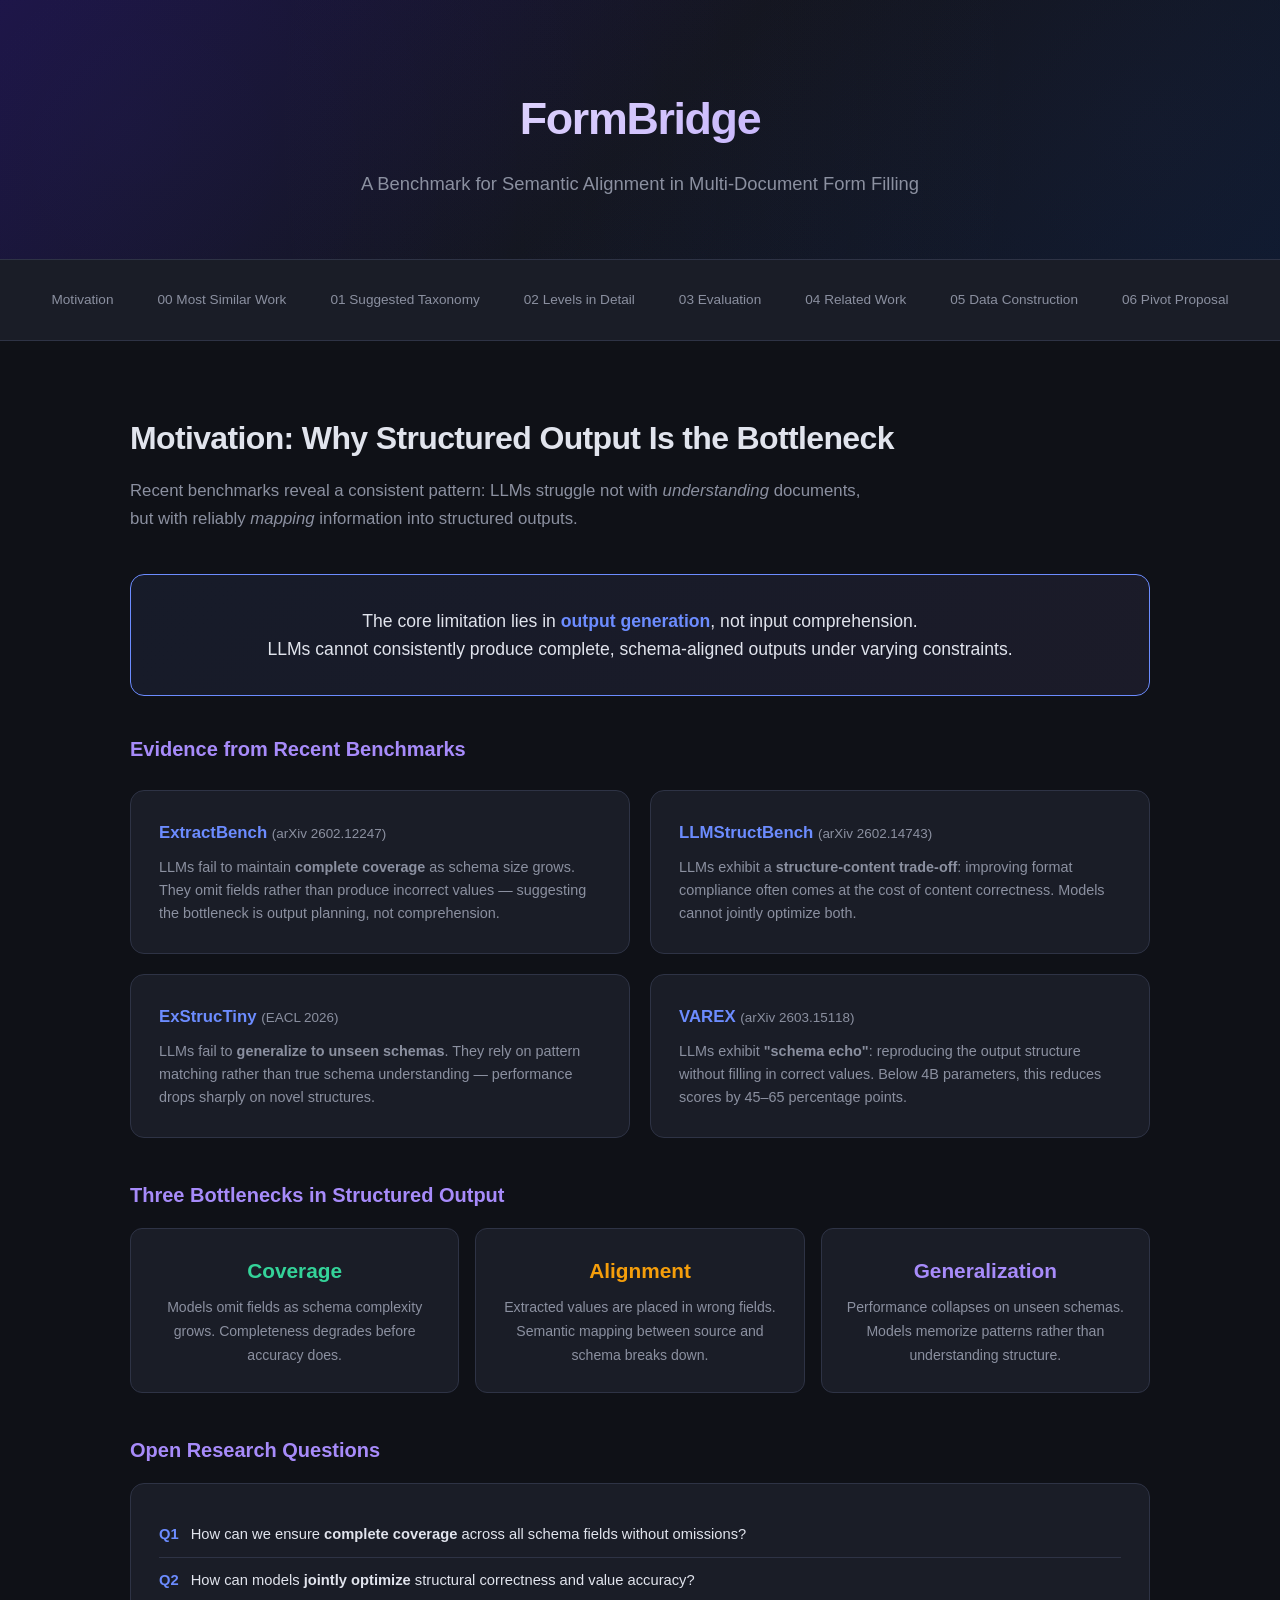
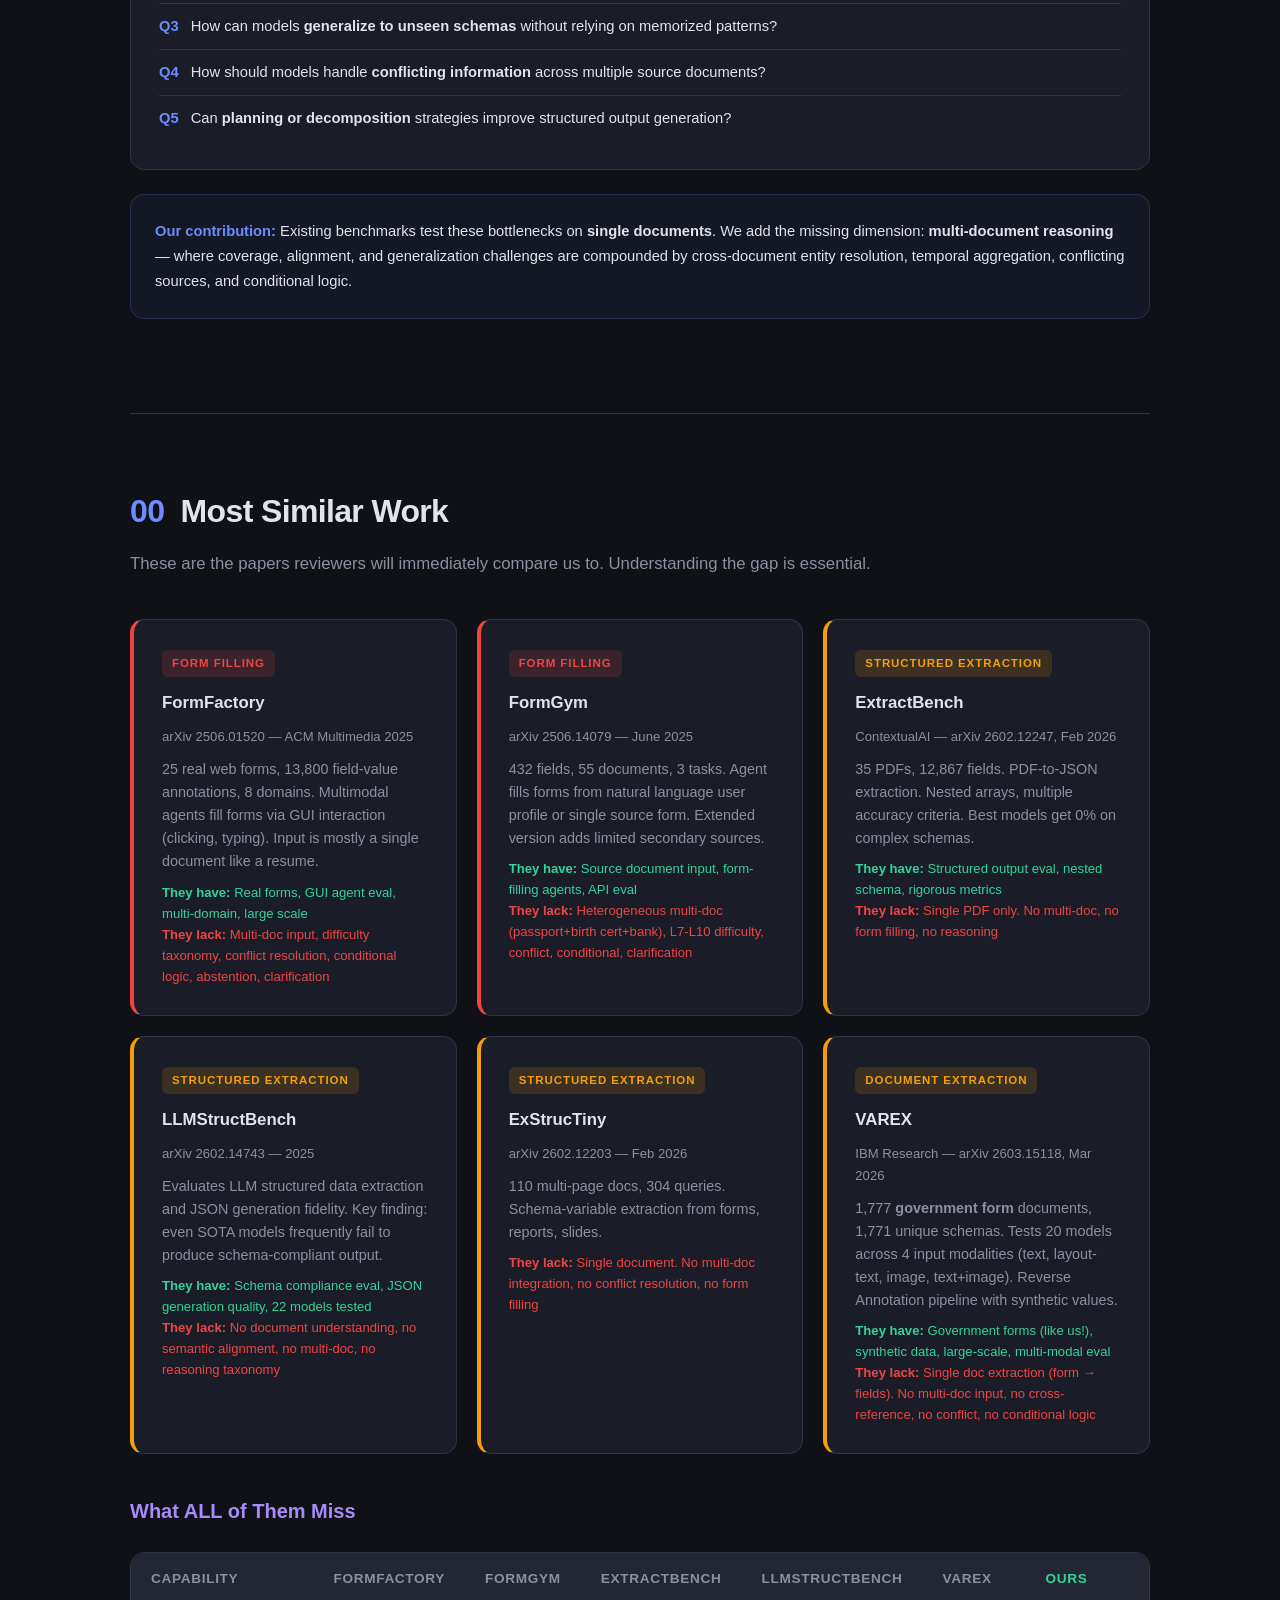
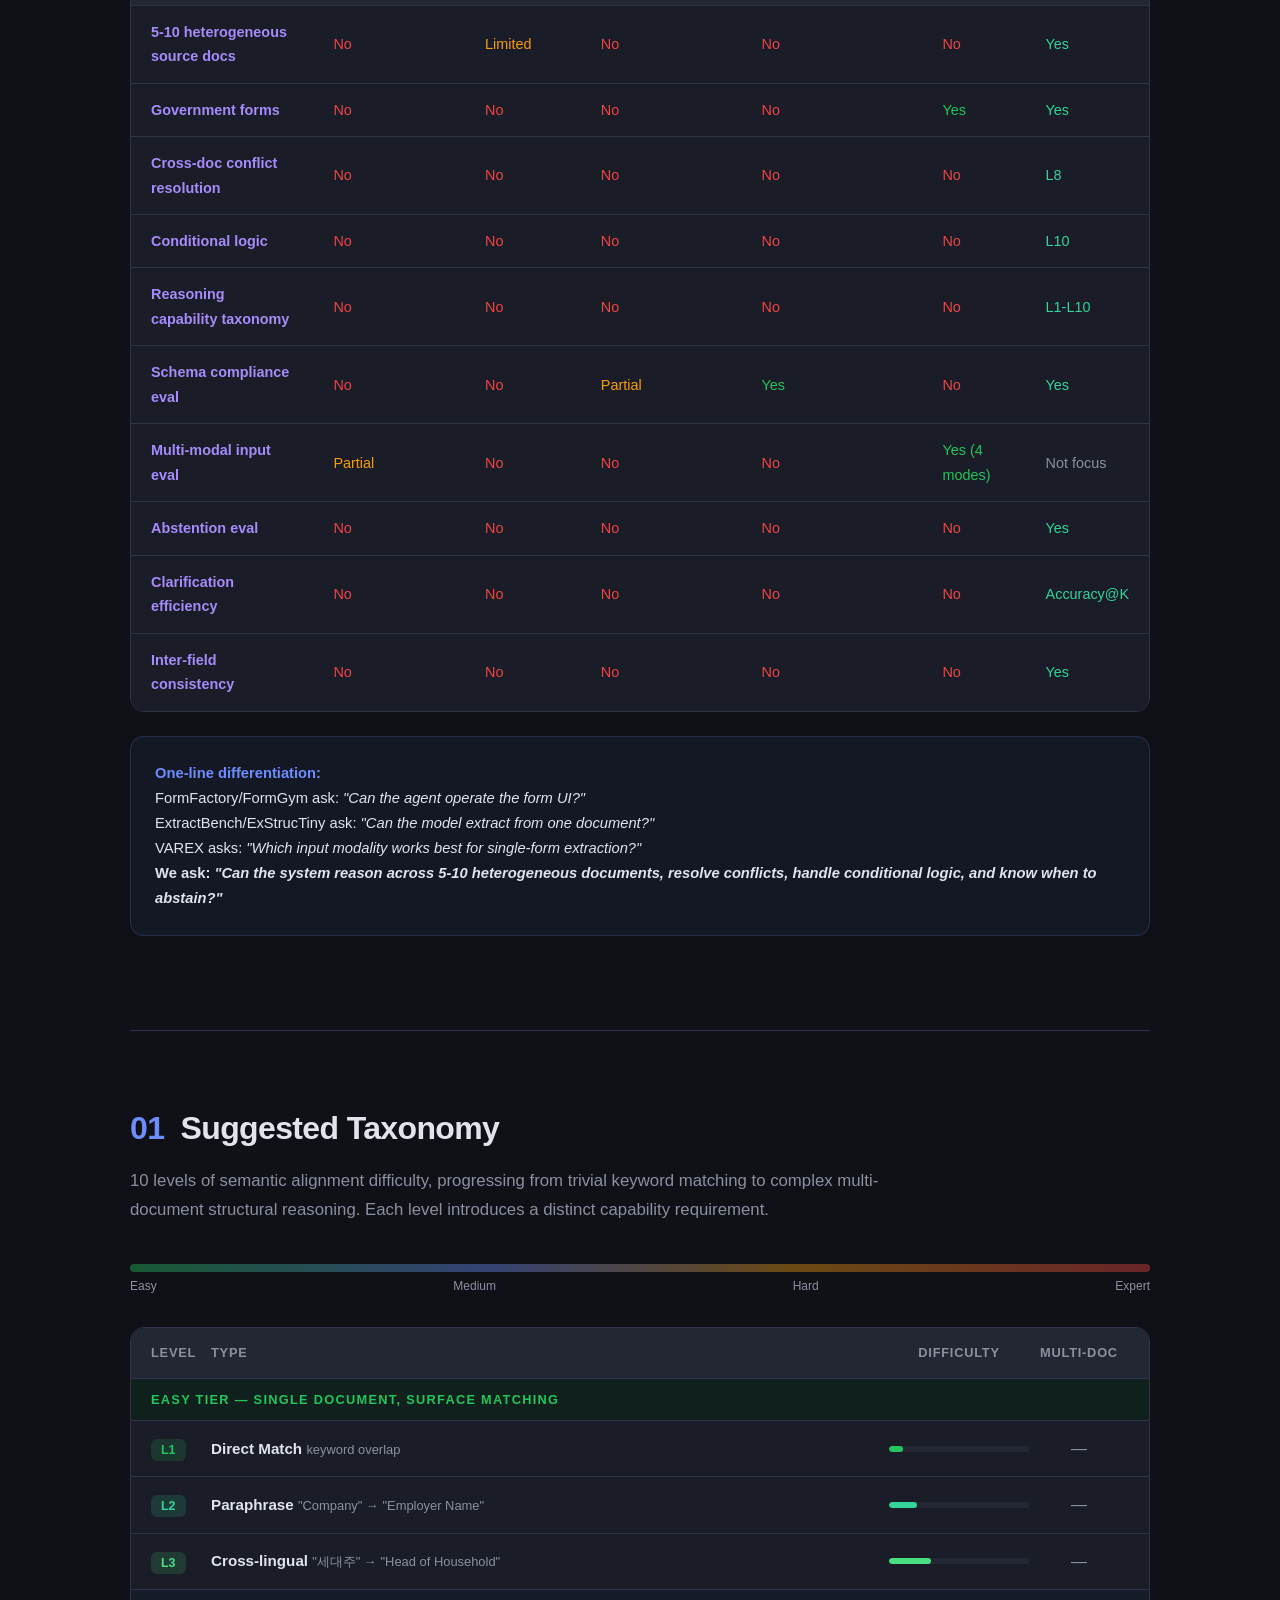
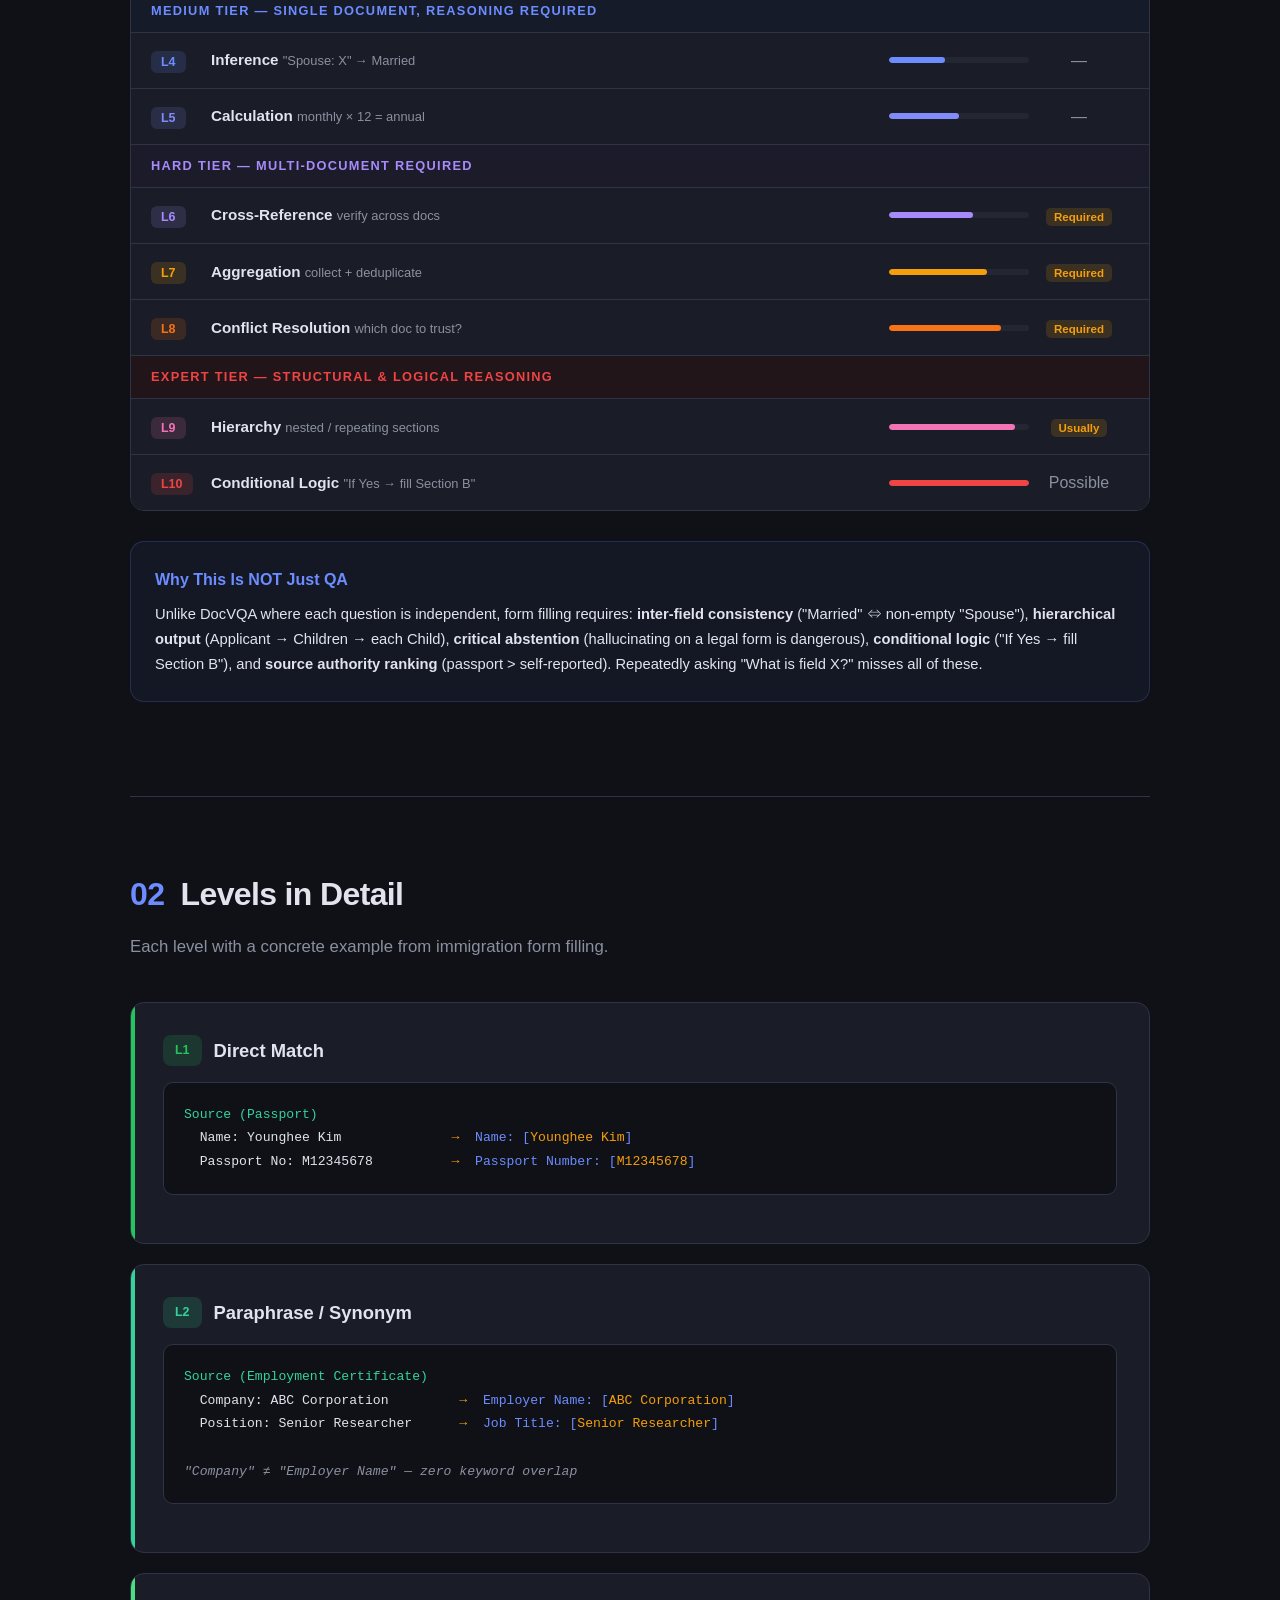
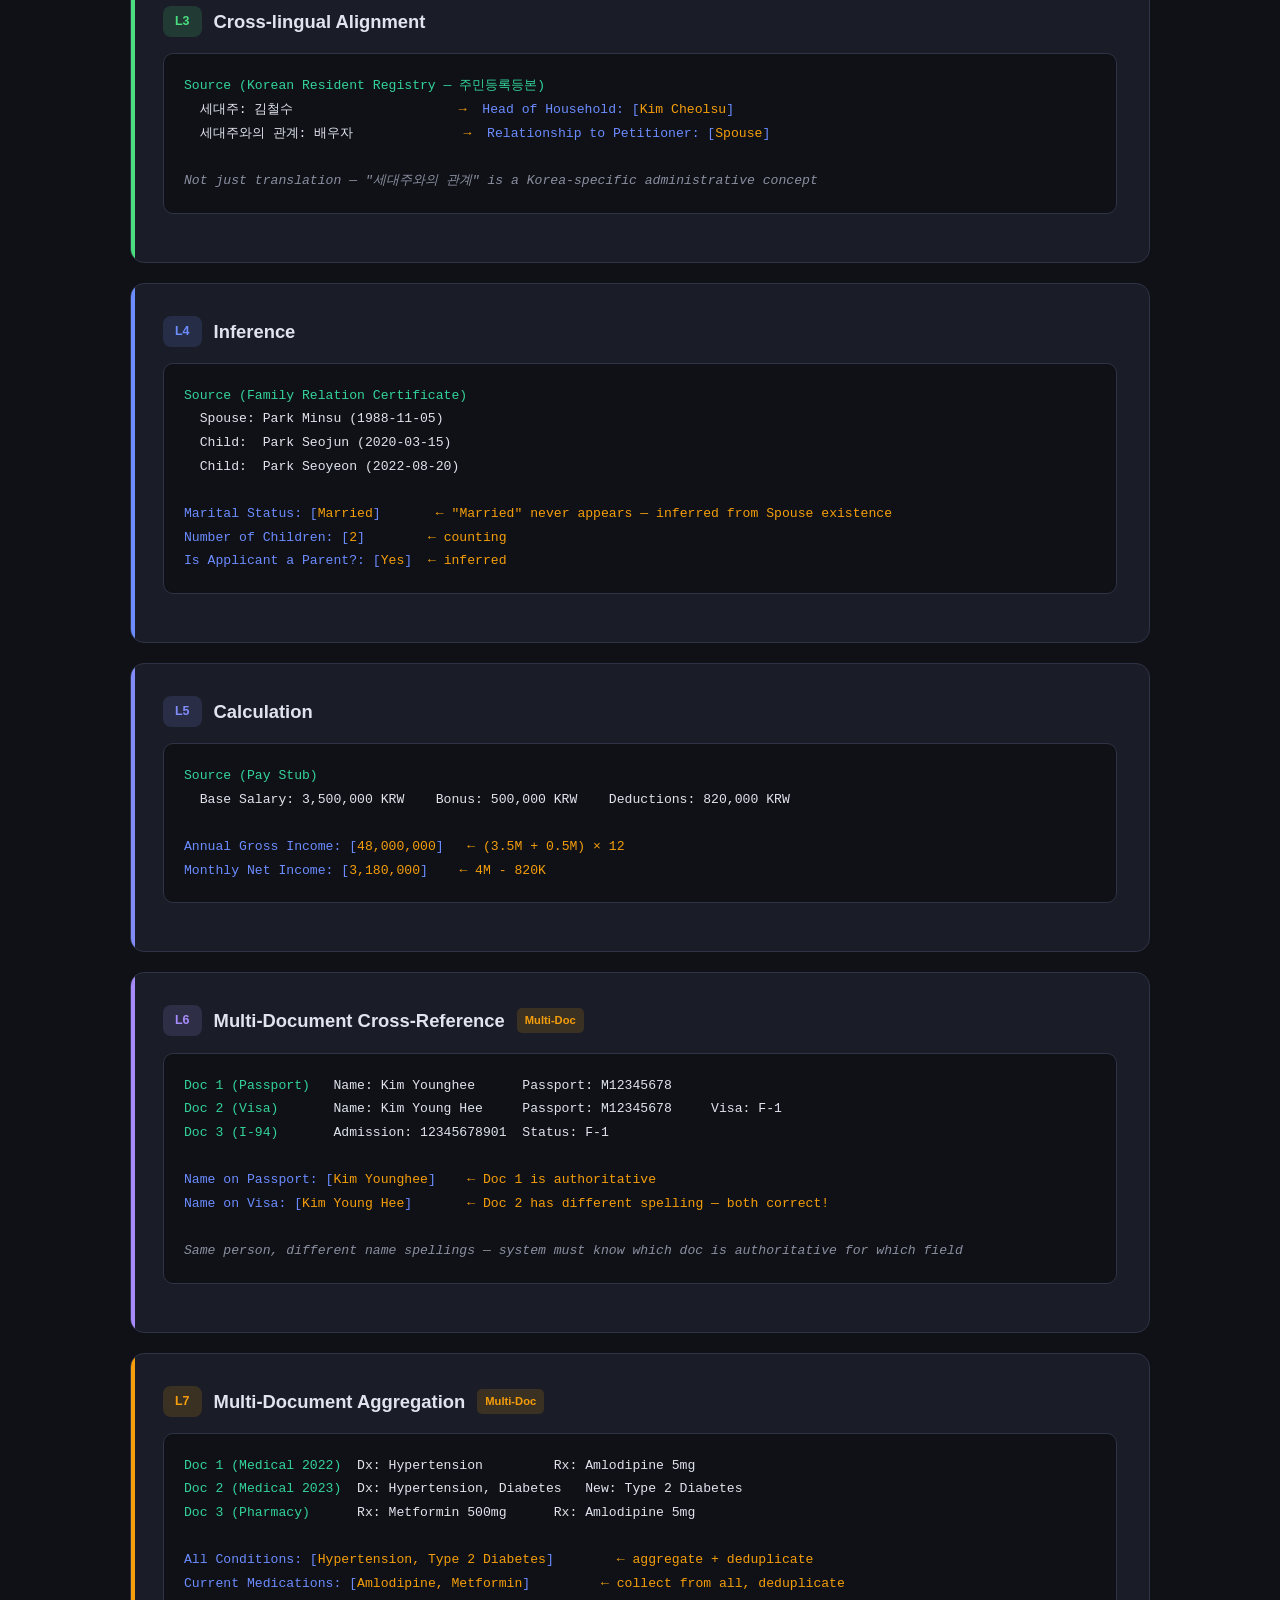
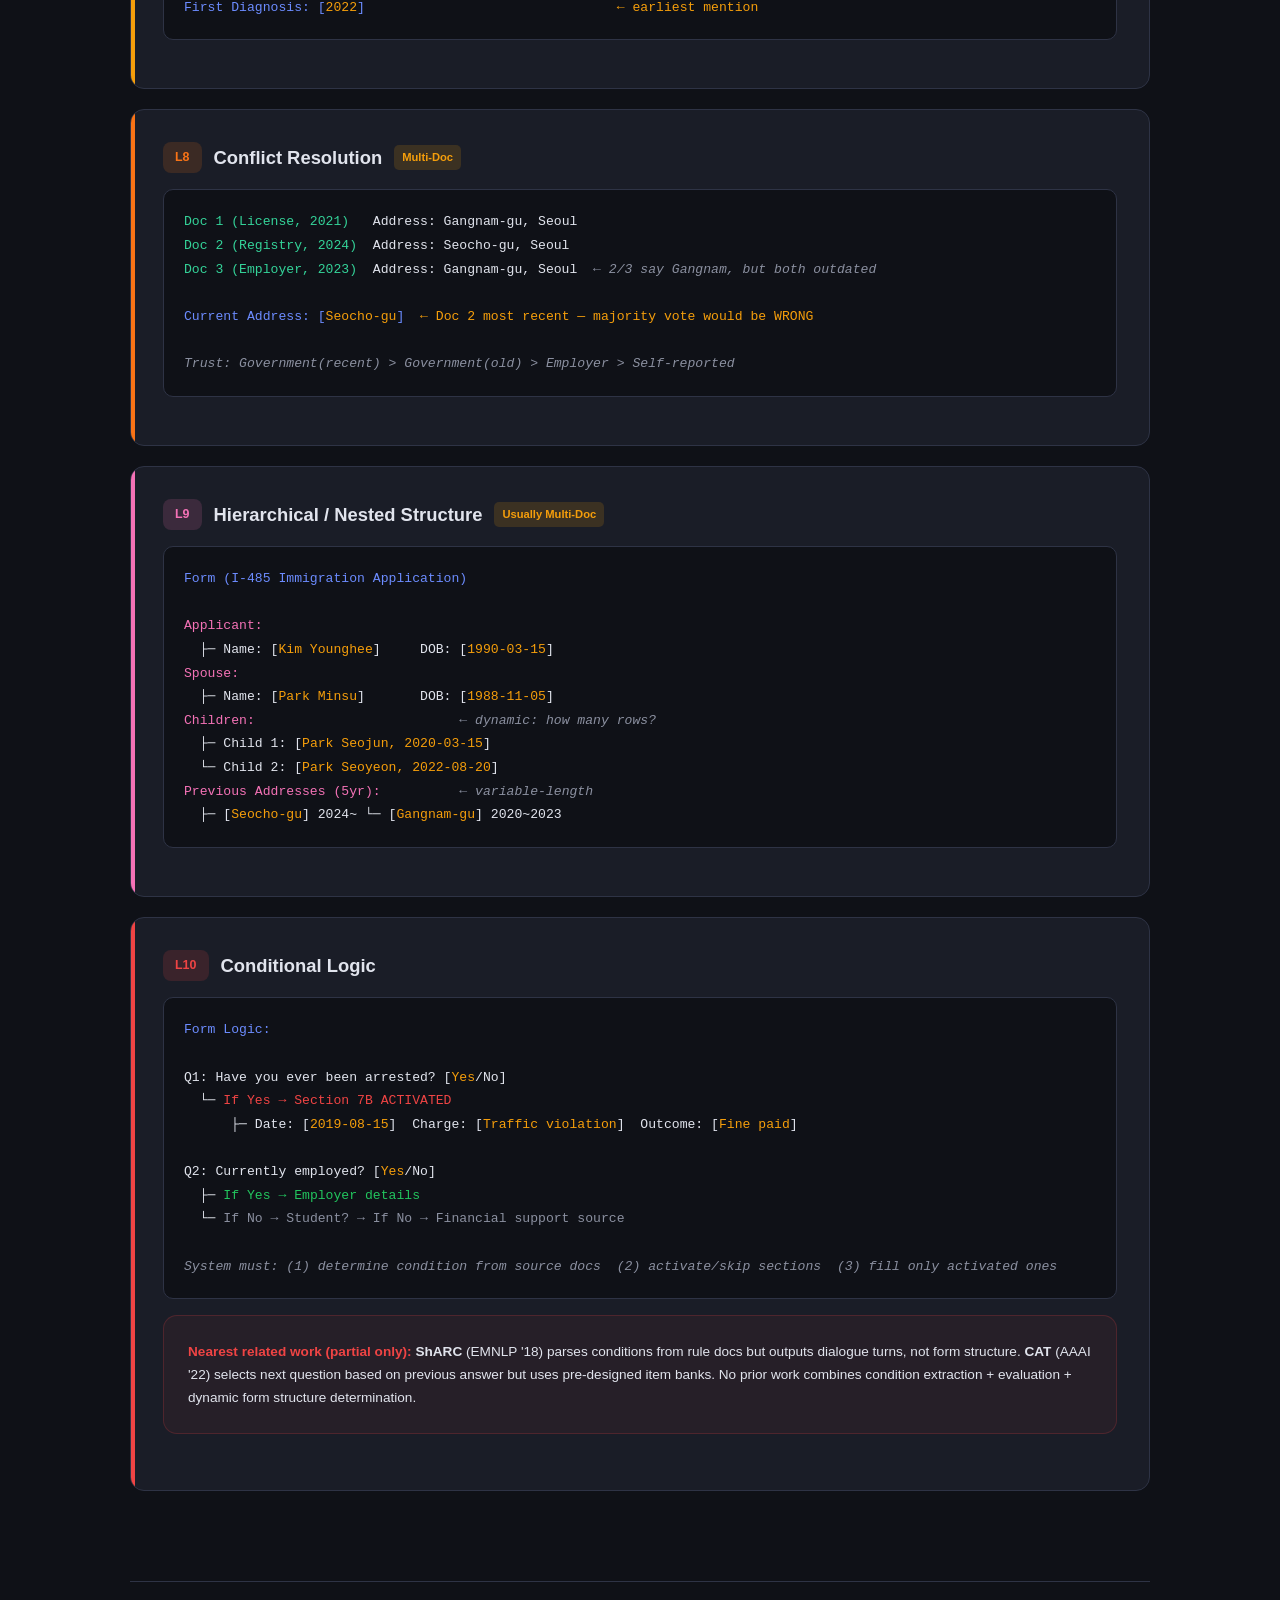
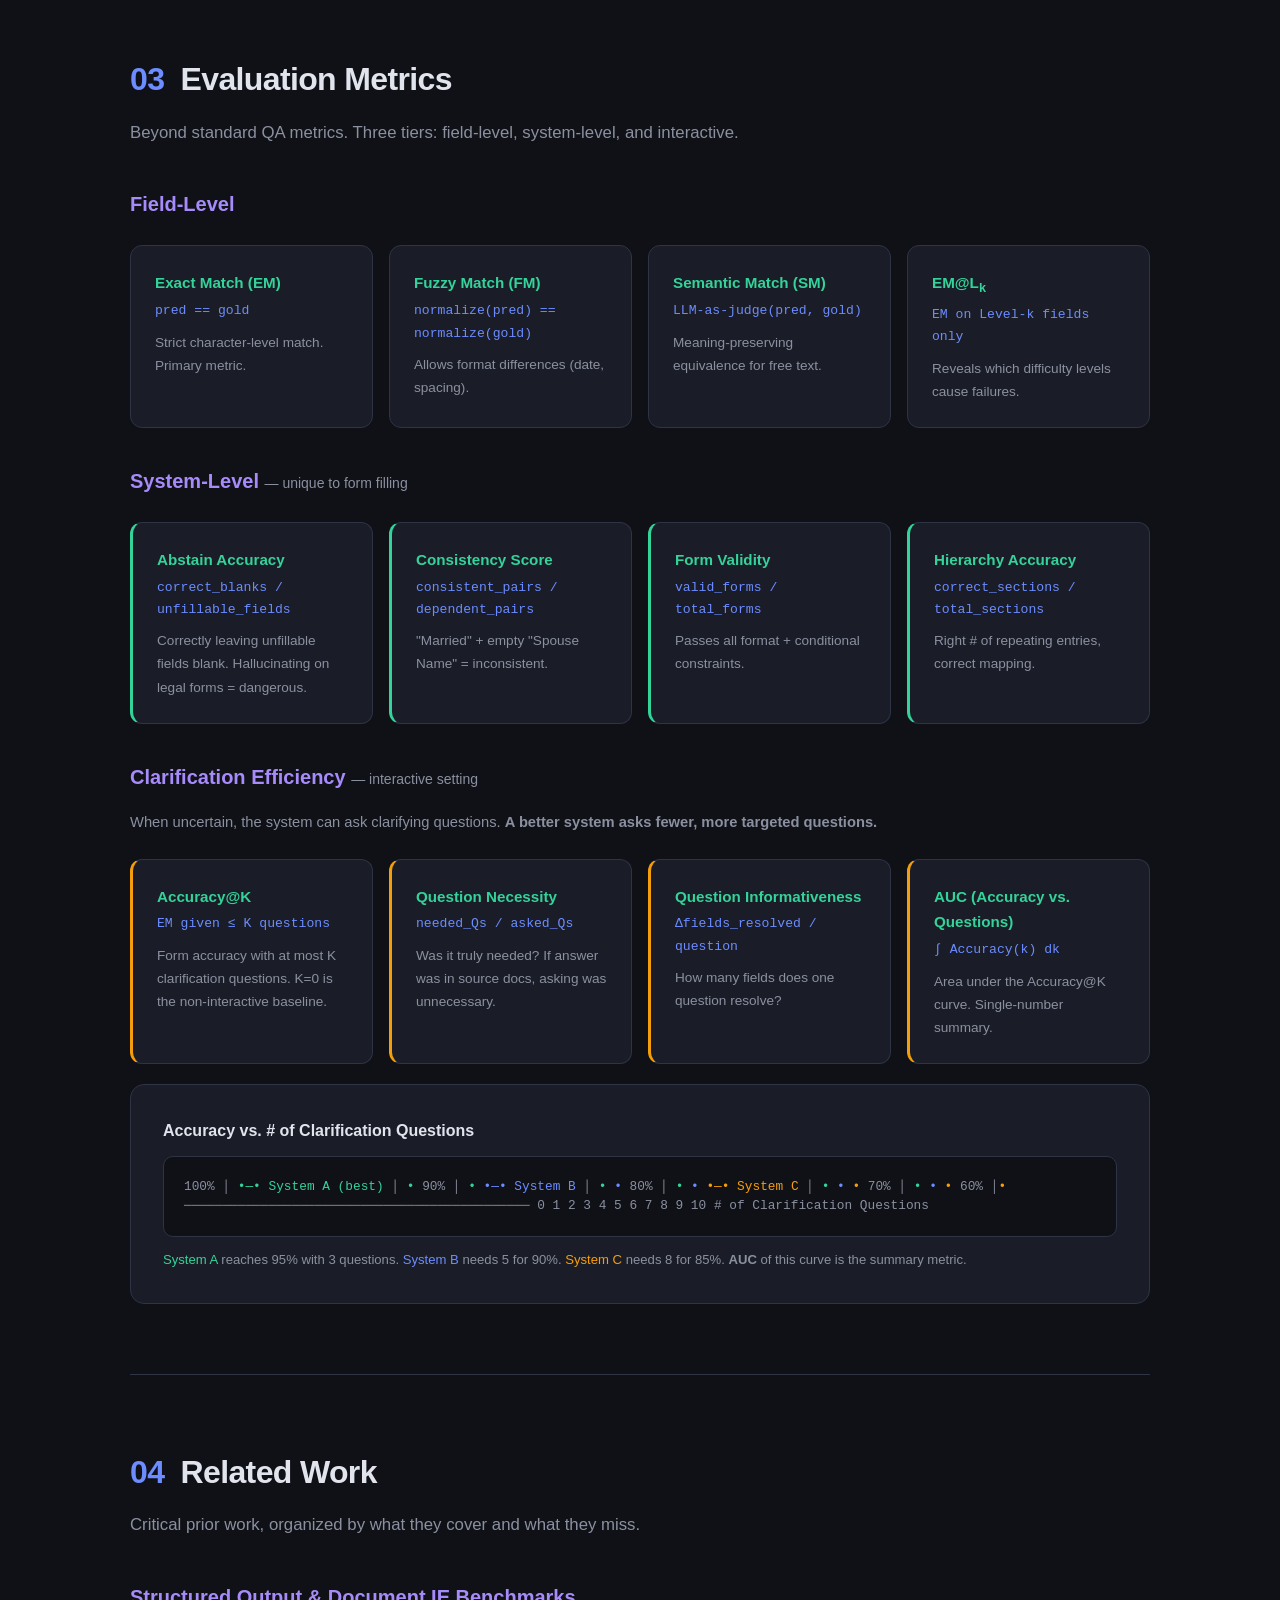
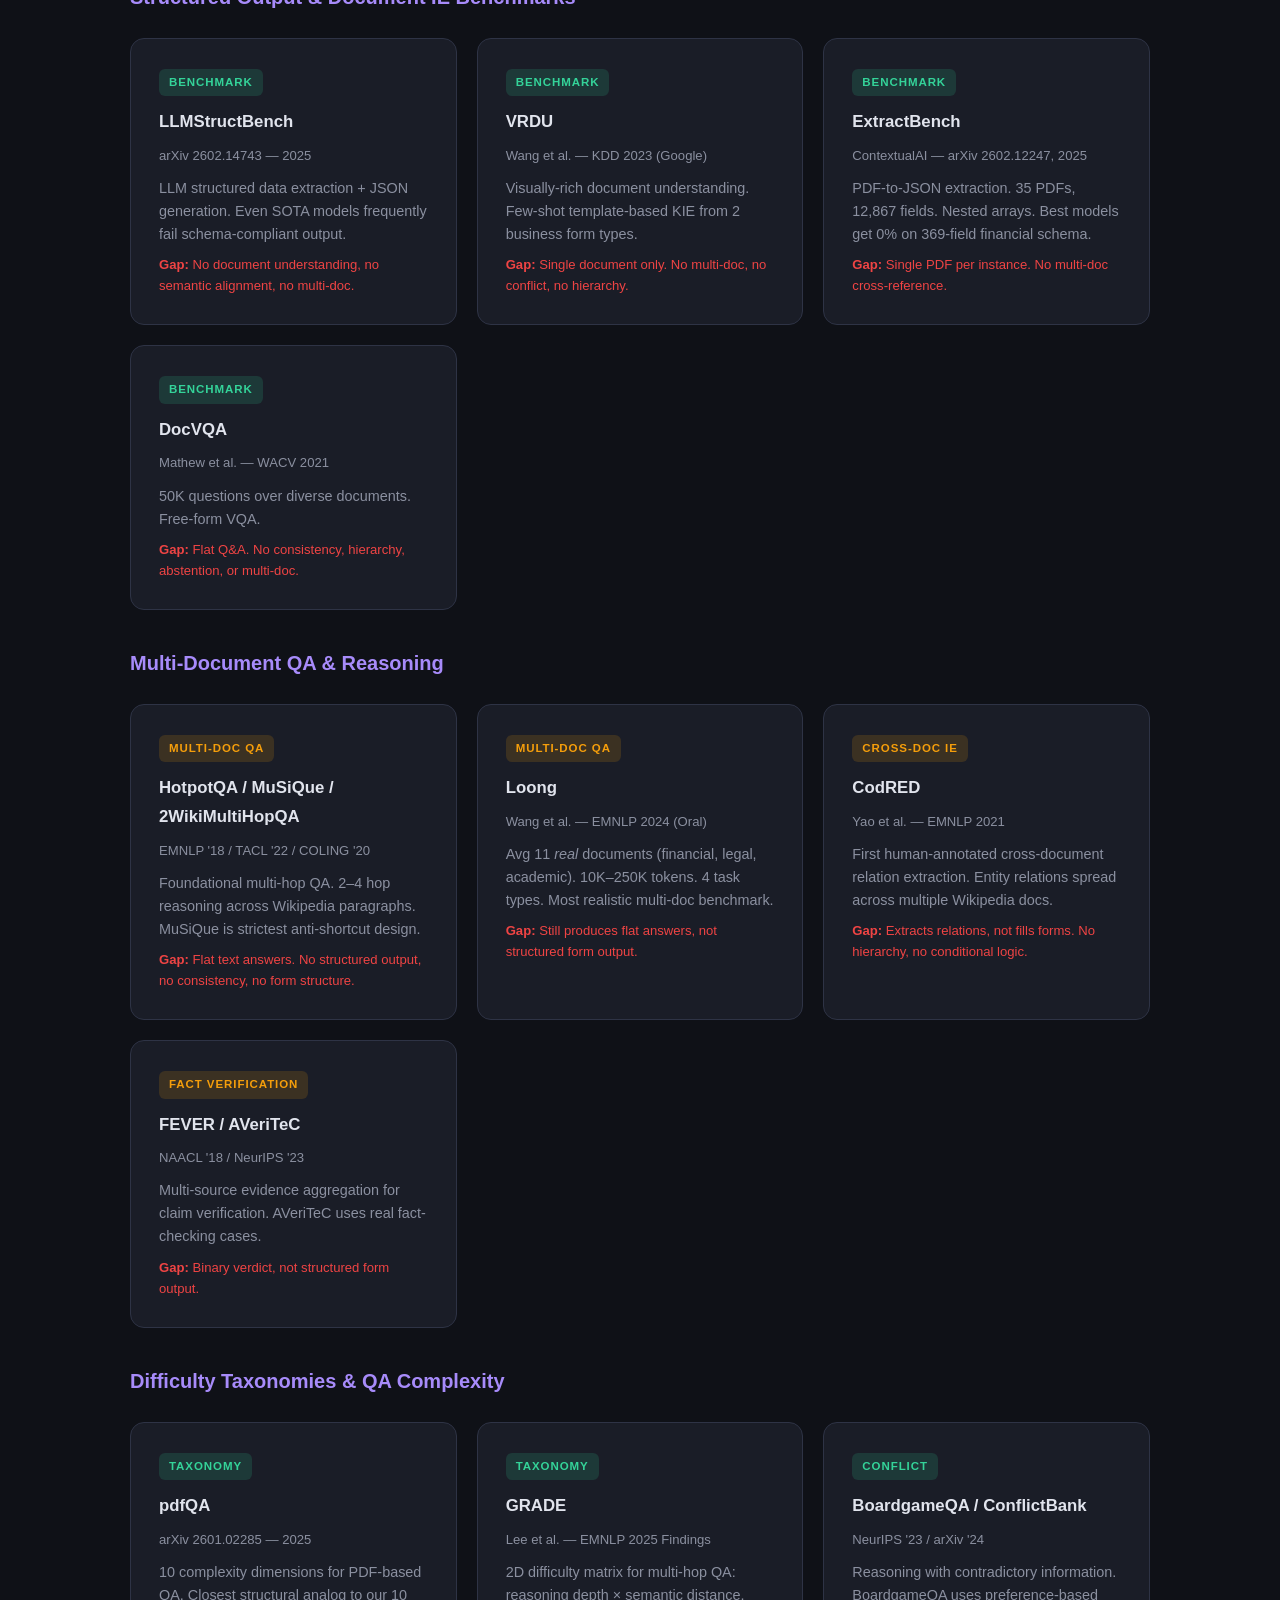
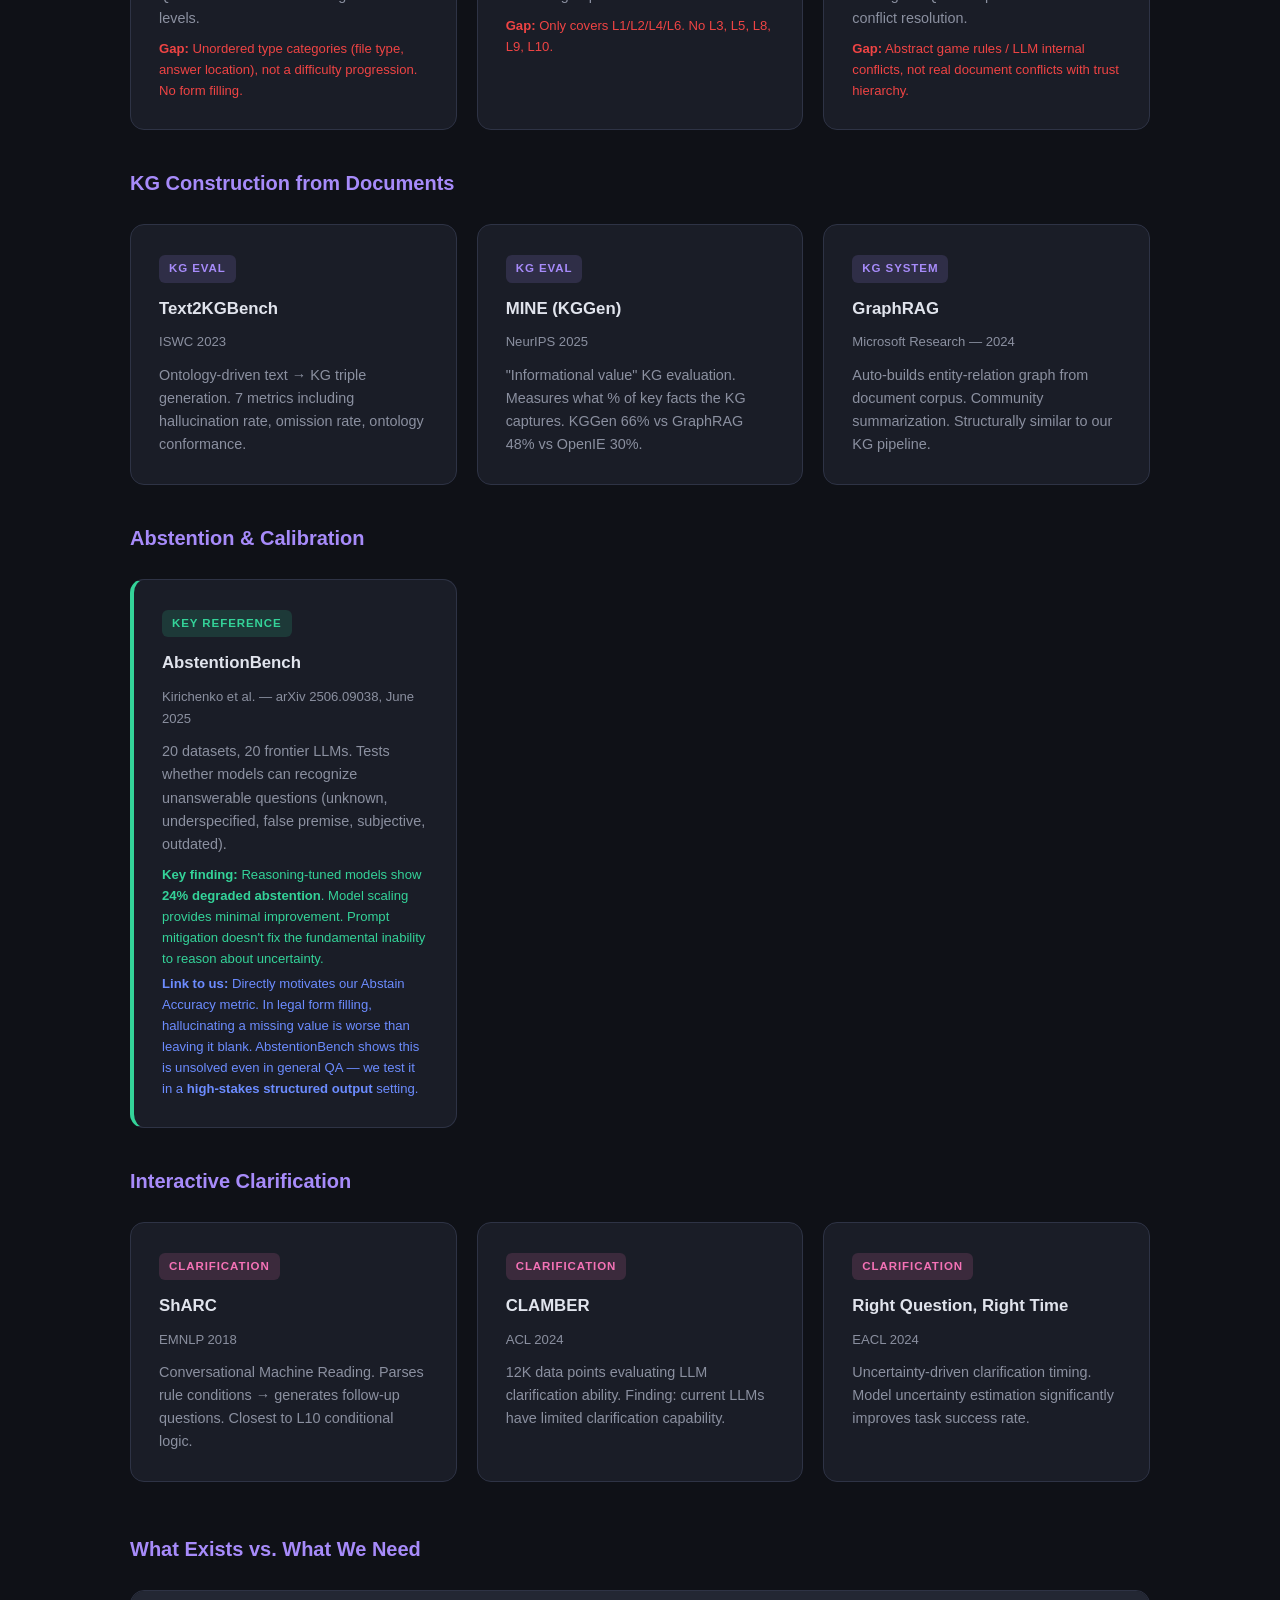
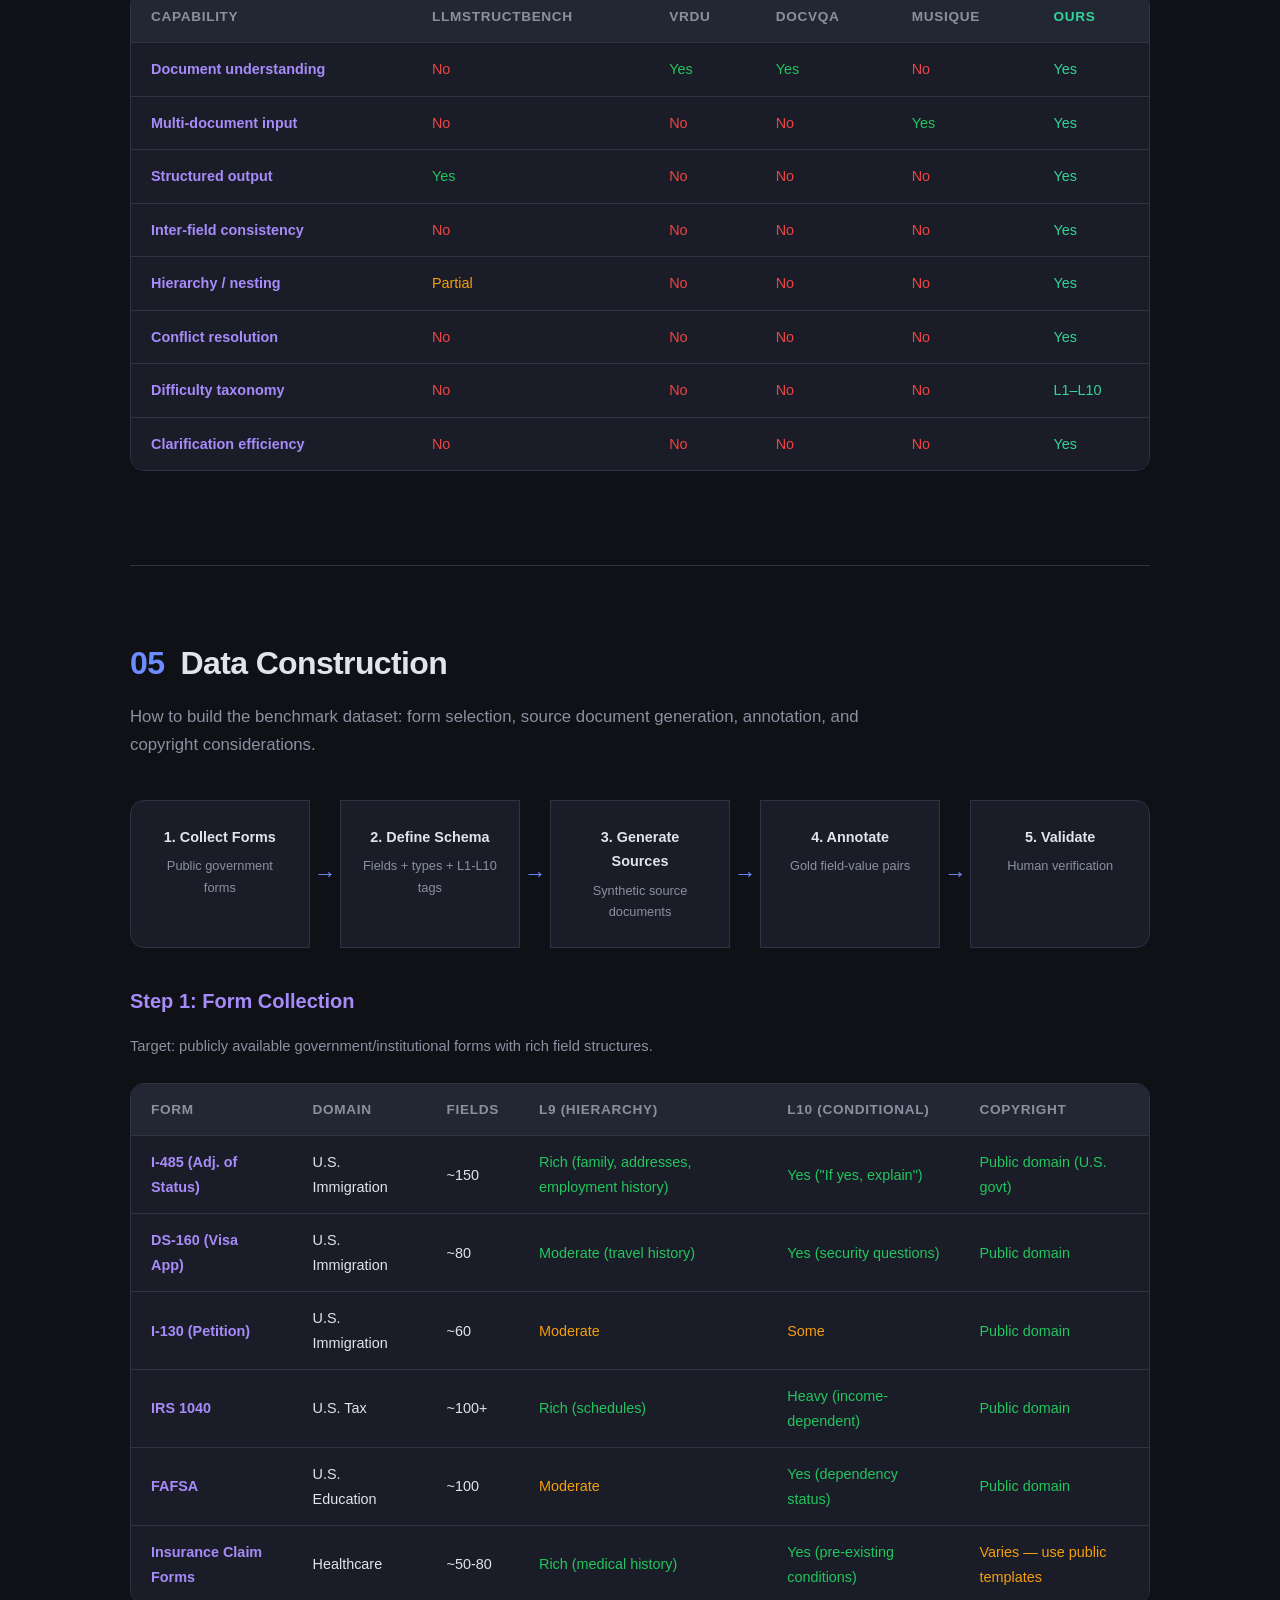
==== commit 369aba1b: "Update FormBridge: add motivation section, pipeline, cleanup Co-Authored-By: Claude Opus 4.6 (1M con" ====
--- a/formbridge.html
+++ b/formbridge.html
@@ -144,6 +144,7 @@
 </div>
 
 <nav class="nav">
+  <a href="#motivation">Motivation</a>
   <a href="#competitors">00 Most Similar Work</a>
   <a href="#taxonomy">01 Suggested Taxonomy</a>
   <a href="#taxonomy-detail">02 Levels in Detail</a>
@@ -154,6 +155,105 @@
 </nav>
 
 <div class="container">
+
+<!-- ================================================ -->
+<!-- MOTIVATION -->
+<!-- ================================================ -->
+<section id="motivation">
+  <h2>Motivation: Why Structured Output Is the Bottleneck</h2>
+  <p class="section-desc">
+    Recent benchmarks reveal a consistent pattern: LLMs struggle not with <em>understanding</em> documents,
+    but with reliably <em>mapping</em> information into structured outputs.
+  </p>
+
+  <!-- Key finding -->
+  <div style="background: linear-gradient(135deg, rgba(108,140,255,0.08), rgba(167,139,250,0.08)); border: 1px solid var(--accent); border-radius: 14px; padding: 32px; margin-bottom: 32px;">
+    <p style="font-size: 1.1em; color: var(--text); font-weight: 500; text-align: center; line-height: 1.6;">
+      The core limitation lies in <strong style="color: var(--accent);">output generation</strong>, not input comprehension.<br>
+      LLMs cannot consistently produce complete, schema-aligned outputs under varying constraints.
+    </p>
+  </div>
+
+  <!-- Evidence from benchmarks -->
+  <h3>Evidence from Recent Benchmarks</h3>
+  <div class="card-grid" style="grid-template-columns: repeat(2, 1fr);">
+
+    <div class="card">
+      <h4 style="color: var(--accent);">ExtractBench <span style="font-weight:400;font-size:0.8em;color:var(--text-dim)">(arXiv 2602.12247)</span></h4>
+      <p>LLMs fail to maintain <strong>complete coverage</strong> as schema size grows. They omit fields rather than produce incorrect values &mdash; suggesting the bottleneck is output planning, not comprehension.</p>
+    </div>
+
+    <div class="card">
+      <h4 style="color: var(--accent);">LLMStructBench <span style="font-weight:400;font-size:0.8em;color:var(--text-dim)">(arXiv 2602.14743)</span></h4>
+      <p>LLMs exhibit a <strong>structure-content trade-off</strong>: improving format compliance often comes at the cost of content correctness. Models cannot jointly optimize both.</p>
+    </div>
+
+    <div class="card">
+      <h4 style="color: var(--accent);">ExStrucTiny <span style="font-weight:400;font-size:0.8em;color:var(--text-dim)">(EACL 2026)</span></h4>
+      <p>LLMs fail to <strong>generalize to unseen schemas</strong>. They rely on pattern matching rather than true schema understanding &mdash; performance drops sharply on novel structures.</p>
+    </div>
+
+    <div class="card">
+      <h4 style="color: var(--accent);">VAREX <span style="font-weight:400;font-size:0.8em;color:var(--text-dim)">(arXiv 2603.15118)</span></h4>
+      <p>LLMs exhibit <strong>"schema echo"</strong>: reproducing the output structure without filling in correct values. Below 4B parameters, this reduces scores by 45&ndash;65 percentage points.</p>
+    </div>
+
+  </div>
+
+  <!-- Three bottlenecks -->
+  <h3 style="margin-top: 40px;">Three Bottlenecks in Structured Output</h3>
+  <div style="display: grid; grid-template-columns: repeat(3, 1fr); gap: 16px; margin-top: 16px;">
+    <div style="background: var(--surface); border: 1px solid var(--border); border-radius: 12px; padding: 24px; text-align: center;">
+      <h4 style="color: var(--accent3); font-size: 1.3em; margin-bottom: 8px;">Coverage</h4>
+      <p style="font-size: 0.88em; color: var(--text-dim);">Models omit fields as schema complexity grows. Completeness degrades before accuracy does.</p>
+    </div>
+    <div style="background: var(--surface); border: 1px solid var(--border); border-radius: 12px; padding: 24px; text-align: center;">
+      <h4 style="color: var(--accent4); font-size: 1.3em; margin-bottom: 8px;">Alignment</h4>
+      <p style="font-size: 0.88em; color: var(--text-dim);">Extracted values are placed in wrong fields. Semantic mapping between source and schema breaks down.</p>
+    </div>
+    <div style="background: var(--surface); border: 1px solid var(--border); border-radius: 12px; padding: 24px; text-align: center;">
+      <h4 style="color: var(--accent2); font-size: 1.3em; margin-bottom: 8px;">Generalization</h4>
+      <p style="font-size: 0.88em; color: var(--text-dim);">Performance collapses on unseen schemas. Models memorize patterns rather than understanding structure.</p>
+    </div>
+  </div>
+
+  <!-- Open questions -->
+  <h3 style="margin-top: 40px;">Open Research Questions</h3>
+  <div style="background: var(--surface); border: 1px solid var(--border); border-radius: 14px; padding: 28px;">
+    <ul style="list-style: none; padding: 0; margin: 0;">
+      <li style="padding: 10px 0; border-bottom: 1px solid var(--border); font-size: 0.92em;">
+        <span style="color: var(--accent); margin-right: 8px; font-weight: 700;">Q1</span>
+        How can we ensure <strong>complete coverage</strong> across all schema fields without omissions?
+      </li>
+      <li style="padding: 10px 0; border-bottom: 1px solid var(--border); font-size: 0.92em;">
+        <span style="color: var(--accent); margin-right: 8px; font-weight: 700;">Q2</span>
+        How can models <strong>jointly optimize</strong> structural correctness and value accuracy?
+      </li>
+      <li style="padding: 10px 0; border-bottom: 1px solid var(--border); font-size: 0.92em;">
+        <span style="color: var(--accent); margin-right: 8px; font-weight: 700;">Q3</span>
+        How can models <strong>generalize to unseen schemas</strong> without relying on memorized patterns?
+      </li>
+      <li style="padding: 10px 0; border-bottom: 1px solid var(--border); font-size: 0.92em;">
+        <span style="color: var(--accent); margin-right: 8px; font-weight: 700;">Q4</span>
+        How should models handle <strong>conflicting information</strong> across multiple source documents?
+      </li>
+      <li style="padding: 10px 0; font-size: 0.92em;">
+        <span style="color: var(--accent); margin-right: 8px; font-weight: 700;">Q5</span>
+        Can <strong>planning or decomposition</strong> strategies improve structured output generation?
+      </li>
+    </ul>
+  </div>
+
+  <div class="callout callout-blue" style="margin-top: 24px;">
+    <p style="font-size: 0.92em; color: var(--text);">
+      <strong style="color: var(--accent);">Our contribution:</strong>
+      Existing benchmarks test these bottlenecks on <strong>single documents</strong>.
+      We add the missing dimension: <strong>multi-document reasoning</strong> &mdash;
+      where coverage, alignment, and generalization challenges are compounded by
+      cross-document entity resolution, temporal aggregation, conflicting sources, and conditional logic.
+    </p>
+  </div>
+</section>
 
 <!-- ================================================ -->
 <!-- 00 MOST SIMILAR WORK -->
@@ -1016,40 +1116,142 @@
     </tbody>
   </table>
 
-  <!-- Copyright -->
-  <h3 style="margin-top: 50px;">Copyright &amp; Legal Considerations</h3>
-
-  <div class="callout callout-green" style="margin-bottom: 16px;">
-    <h4 style="color: var(--accent3); margin-bottom: 8px;">What We CAN Use Freely</h4>
-    <ul style="font-size: 0.9em; color: var(--text); padding-left: 20px; line-height: 2;">
-      <li><strong>U.S. Government Forms (I-485, DS-160, 1040, FAFSA):</strong> Public domain under 17 U.S.C. &sect; 105 &mdash; U.S. government works are not subject to copyright. Free to reproduce, modify, and redistribute.</li>
-      <li><strong>Form structure and field definitions:</strong> Factual information (field names, types, instructions) is not copyrightable.</li>
-      <li><strong>Synthetic source documents:</strong> We generate these ourselves &mdash; we own the copyright.</li>
-    </ul>
-  </div>
-
-  <div class="callout callout-yellow" style="margin-bottom: 16px;">
-    <h4 style="color: var(--accent4); margin-bottom: 8px;">Caution Areas</h4>
-    <ul style="font-size: 0.9em; color: var(--text); padding-left: 20px; line-height: 2;">
-      <li><strong>Non-U.S. government forms:</strong> May have different copyright rules. Korean government forms (주민등록등본 양식) are generally public, but verify per country.</li>
-      <li><strong>Private company forms (insurance, employment):</strong> May be copyrighted. Use only <em>publicly available templates</em> or create our own form layouts inspired by real ones.</li>
-      <li><strong>Real personal data:</strong> Absolutely prohibited. All source documents must be fully synthetic. No real names, SSNs, passport numbers, addresses.</li>
-      <li><strong>LLM-generated content:</strong> Under most current interpretations, LLM outputs are not copyrightable (no human authorship). But the compilation and annotation are our original work.</li>
-    </ul>
-  </div>
-
-  <div class="callout callout-red">
-    <h4 style="color: var(--red); margin-bottom: 8px;">Privacy &amp; Ethical Safeguards</h4>
-    <ul style="font-size: 0.9em; color: var(--text); padding-left: 20px; line-height: 2;">
-      <li><strong>No real PII:</strong> All names, dates, addresses, ID numbers are fictional. Cross-check against public records to ensure no accidental real-person matches.</li>
-      <li><strong>Diversity &amp; bias:</strong> Ensure persona generation covers diverse nationalities, family structures (single, married, divorced, same-sex partners), income levels, medical conditions. Avoid stereotypical associations.</li>
-      <li><strong>Sensitive fields:</strong> Immigration forms ask about arrests, medical conditions, military service. Ensure balanced representation (most personas = no arrests, some = minor incidents). Do not create scenarios that could be used to discriminate.</li>
-      <li><strong>IRB:</strong> If human annotators fill immigration forms from synthetic docs, IRB review may be needed depending on institution. Plan ahead.</li>
-    </ul>
+  <!-- Existing Datasets & Tools -->
+  <h3 style="margin-top: 50px;">Existing Datasets &amp; Tools We Can Leverage</h3>
+
+  <table class="compare-table">
+    <thead>
+      <tr><th>Resource</th><th>What It Provides</th><th>License</th><th>Our Use</th></tr>
+    </thead>
+    <tbody>
+      <tr>
+        <td class="col-dim">Nemotron-Personas-USA</td>
+        <td>6M synthetic U.S. personas (22 fields, 560+ occupations, Census-based demographics)</td>
+        <td style="color:#22c55e">CC BY 4.0</td>
+        <td><span class="highlight">Core persona source</span> &mdash; consistent base for all document generation</td>
+      </tr>
+      <tr>
+        <td class="col-dim">synth-doc-AI</td>
+        <td>HTML/CSS templates for passport, driver's license, invoices &rarr; PDF/image generation</td>
+        <td>GitHub (open)</td>
+        <td><span class="highlight">Primary doc renderer</span> &mdash; extend with birth cert, employment letter, bank statement templates</td>
+      </tr>
+      <tr>
+        <td class="col-dim">DocXPand-25k</td>
+        <td>25K synthetic ID images (4 ID types, 2 residence permits, 3 passport types)</td>
+        <td>CC BY-NC-SA 4.0</td>
+        <td>Passport/ID image source or layout reference</td>
+      </tr>
+      <tr>
+        <td class="col-dim">SynFinTabs + SynFinTabGen</td>
+        <td>100K synthetic financial tables (6 themes) with generation code</td>
+        <td>HF (check)</td>
+        <td>Bank statement table generation</td>
+      </tr>
+      <tr>
+        <td class="col-dim">Faker (Python)</td>
+        <td>PII generator: names, addresses, SSN formats, account numbers. 70+ locales</td>
+        <td style="color:#22c55e">MIT</td>
+        <td>Fill persona details (SSN format, account numbers, medical record IDs)</td>
+      </tr>
+      <tr>
+        <td class="col-dim">USCIS / IRS blank forms</td>
+        <td>All U.S. government form PDFs freely downloadable</td>
+        <td style="color:#22c55e">Public domain</td>
+        <td>Target form templates (I-485, DS-160, 1040, W-2)</td>
+      </tr>
+      <tr>
+        <td class="col-dim">Fake W-2 Dataset</td>
+        <td>Synthetic U.S. W-2 tax forms with filled values</td>
+        <td>Kaggle</td>
+        <td>Tax document source or reference</td>
+      </tr>
+      <tr>
+        <td class="col-dim">NIST Special Database 2</td>
+        <td>900 simulated tax returns (avg 6.2 form pages per return)</td>
+        <td style="color:#22c55e">Public domain</td>
+        <td>Multi-page per-person form structure reference</td>
+      </tr>
+      <tr>
+        <td class="col-dim">VAREX Reverse Annotation</td>
+        <td>Pipeline: PDF template &rarr; programmatic value injection &rarr; deterministic gold</td>
+        <td>CC BY 4.0</td>
+        <td><span class="highlight">Key methodology</span> &mdash; extend from single-doc to multi-doc</td>
+      </tr>
+      <tr>
+        <td class="col-dim">ReportLab / borb / PyMuPDF</td>
+        <td>Python libraries for PDF creation, manipulation, field injection</td>
+        <td style="color:#22c55e">Open source</td>
+        <td>Programmatic PDF generation and form field filling</td>
+      </tr>
+    </tbody>
+  </table>
+
+  <div class="callout callout-green" style="margin-top: 20px;">
+    <p style="font-size:0.9em; color:var(--text);">
+      <strong style="color:var(--accent3)">Key insight:</strong>
+      No existing dataset links multiple heterogeneous documents to the same person.
+      This is our core data contribution. The tools above let us build it at scale.
+    </p>
+  </div>
+
+  <!-- Full Pipeline -->
+  <h3 style="margin-top: 40px;">End-to-End Generation Pipeline</h3>
+
+  <div style="background: var(--surface); border: 1px solid var(--border); border-radius: 14px; padding: 28px; margin-top: 16px;">
+    <div class="example-box" style="margin: 0;">
+<span class="form">Step 1: Persona Generation</span>
+  Nemotron-Personas-USA &rarr; sample base persona (name, age, occupation, location, family)
+  + Faker &rarr; fill detail fields (SSN format, passport number, account numbers)
+  + Custom logic &rarr; add temporal history:
+      address_history: [{addr, from, to}, ...]    <span class="note">&larr; for L7 aggregation, L8 conflicts</span>
+      medical_history: [{diagnosis, date, medication}, ...]
+      employment_history: [{company, role, from, to, salary}, ...]
+      family: [{relation, name, dob}, ...]          <span class="note">&larr; for L9 hierarchy</span>
+      flags: {arrested: bool, military: bool, ...}  <span class="note">&larr; for L10 conditional</span>
+
+<span class="form">Step 2: Document Rendering (per persona)</span>
+  synth-doc-AI templates + ReportLab/borb:
+    &bull; Passport (from persona.name, persona.dob, persona.nationality)
+    &bull; Birth Certificate (from persona.birth_info)
+    &bull; Employment Letter (from persona.employment_history[-1])
+    &bull; Bank Statement (SynFinTabGen, from persona.salary)
+    &bull; Medical Records (from persona.medical_history, one per year)
+    &bull; Driver's License (from persona.address_history[old], issued 3yr ago)  <span class="note">&larr; L8: outdated address</span>
+    &bull; Resident Registry (from persona.address_history[current])             <span class="note">&larr; L8: current address</span>
+
+  Intentional variations:
+    &bull; Name spelling differs across docs (Kim Younghee vs Kim Young Hee)     <span class="note">&larr; L6</span>
+    &bull; Some docs in Korean, form in English                                  <span class="note">&larr; L3</span>
+    &bull; Some fields have NO source doc coverage                               <span class="note">&larr; Abstention</span>
+
+<span class="form">Step 3: Gold Answer Generation (VAREX Reverse Annotation, extended)</span>
+  For each target form field:
+    gold[field] = derive_from_persona(persona, field_schema)
+    gold[field].level = assign_difficulty(L1-L10)
+    gold[field].source_docs = [which docs contain evidence]
+    gold[field].reasoning = "inferred from spouse existence" (for L4)
+
+  For conditional sections:
+    gold[section_7b].active = (persona.flags.arrested == True)
+    gold[section_7b].fields = {...} if active else SKIP
+
+  Output: JSON with field values + metadata (level, source, reasoning)
+
+<span class="form">Step 4: Format Diversity (optional, for robustness testing)</span>
+  Clean PDF &rarr; scanned image (add noise, rotation, blur)
+  Clean PDF &rarr; photo of printed page (perspective distortion)
+  Some fields &rarr; handwritten (SynthTIGER for text rendering)
+
+<span class="form">Step 5: Human Validation</span>
+  Annotators receive ONLY source documents (not persona)
+  Independently fill the target form
+  Compare with auto-generated gold
+  Resolve disagreements &rarr; final gold</div>
   </div>
 
   <!-- Recommended approach summary -->
-  <h3>Recommended Approach</h3>
+  <h3 style="margin-top: 40px;">Recommended Approach</h3>
   <div style="background: var(--surface); border: 1px solid var(--border); border-radius: 14px; padding: 28px; margin-top: 16px;">
     <div class="example-box" style="margin: 0;">
 <span class="form">Phase 1: Pilot (2-3 months)</span>
@@ -1077,37 +1279,6 @@
 <!-- ================================================ -->
 <section id="pivot">
   <h2><span class="num">06</span> Proposed Pivot: Structured Reasoning over Heterogeneous Documents</h2>
-  <p class="section-desc">
-    Reframe from "form filling benchmark" to "structured reasoning benchmark."
-    Form filling is the evaluation vehicle, not the contribution.
-  </p>
-
-  <!-- Before/After -->
-  <div style="display: grid; grid-template-columns: 1fr 1fr; gap: 20px; margin-bottom: 40px;">
-    <div class="callout callout-red" style="margin:0;">
-      <h4 style="color: var(--red); margin-bottom: 10px;">Before (Weak)</h4>
-      <p style="font-size: 1.05em; color: var(--text); font-style: italic;">"We propose a benchmark for multi-document form filling"</p>
-      <p style="font-size: 0.85em; color: var(--text-dim); margin-top: 10px;">
-        Reviewer reaction: "Applied problem. FormFactory already does this. Send to Document AI workshop."
-      </p>
-    </div>
-    <div class="callout callout-green" style="margin:0;">
-      <h4 style="color: var(--accent3); margin-bottom: 10px;">After (Strong)</h4>
-      <p style="font-size: 1.05em; color: var(--text); font-style: italic;">"We benchmark structured reasoning over heterogeneous documents, revealing systematic failure patterns in frontier LLMs"</p>
-      <p style="font-size: 0.85em; color: var(--text-dim); margin-top: 10px;">
-        Reviewer reaction: "Novel analysis of LLM reasoning capabilities. Clear gap from existing work."
-      </p>
-    </div>
-  </div>
-
-  <!-- New Title -->
-  <div style="background: var(--surface); border: 1px solid var(--border); border-radius: 14px; padding: 28px; text-align: center; margin-bottom: 40px;">
-    <p style="color: var(--text-dim); font-size: 0.85em; margin-bottom: 8px;">PROPOSED TITLE</p>
-    <h3 style="color: var(--text); font-size: 1.4em; margin: 0; line-height: 1.4;">
-      FormBridge: Benchmarking Structured Reasoning<br>over Heterogeneous Documents
-    </h3>
-  </div>
-
   <!-- Core Reframing -->
   <h3>Core Reframing</h3>
   <table class="compare-table">
@@ -1332,41 +1503,6 @@
    the first diagnostic tool to measure progress."</div>
   </div>
 
-  <!-- What changes for reviewers -->
-  <h3 style="margin-top: 50px;">How This Pivot Addresses Reviewer Concerns</h3>
-  <table class="compare-table">
-    <thead>
-      <tr><th>Concern</th><th>Before (Weak Answer)</th><th>After Pivot (Strong Answer)</th></tr>
-    </thead>
-    <tbody>
-      <tr>
-        <td class="col-dim">"FormFactory/FormGym overlap"</td>
-        <td>"We use multiple documents"</td>
-        <td><span class="highlight">Different category entirely. They test GUI automation; we test reasoning capabilities. We show their models score 90% on FormFactory but 40% on our L6+.</span></td>
-      </tr>
-      <tr>
-        <td class="col-dim">"L1-L10 is arbitrary"</td>
-        <td>"We think this ordering makes sense"</td>
-        <td><span class="highlight">Empirically validated: performance monotonically decreases across 5+ models. Each level tests a named cognitive capability with theoretical motivation.</span></td>
-      </tr>
-      <tr>
-        <td class="col-dim">"Too narrow (just immigration forms)"</td>
-        <td>"We could add more domains"</td>
-        <td><span class="highlight">Same source docs → 3 different output schemas. Schema Generalization experiment directly tests breadth.</span></td>
-      </tr>
-      <tr>
-        <td class="col-dim">"Just a dataset, no insight"</td>
-        <td>"Here are accuracy numbers"</td>
-        <td><span class="highlight">4 novel findings: majority-vote bias quantified, reasoning models worse at abstention, document scaling ≠ token scaling, conditional branching unsolved.</span></td>
-      </tr>
-      <tr>
-        <td class="col-dim">"Synthetic data isn't realistic"</td>
-        <td>"Privacy prevents real data"</td>
-        <td><span class="highlight">Difficulty comes from reasoning complexity (L4-L10), not document quality. Even with perfect text input, models fail on conflict resolution. We prove this by comparing clean vs. noisy input.</span></td>
-      </tr>
-    </tbody>
-  </table>
-
 
 </section>
 
